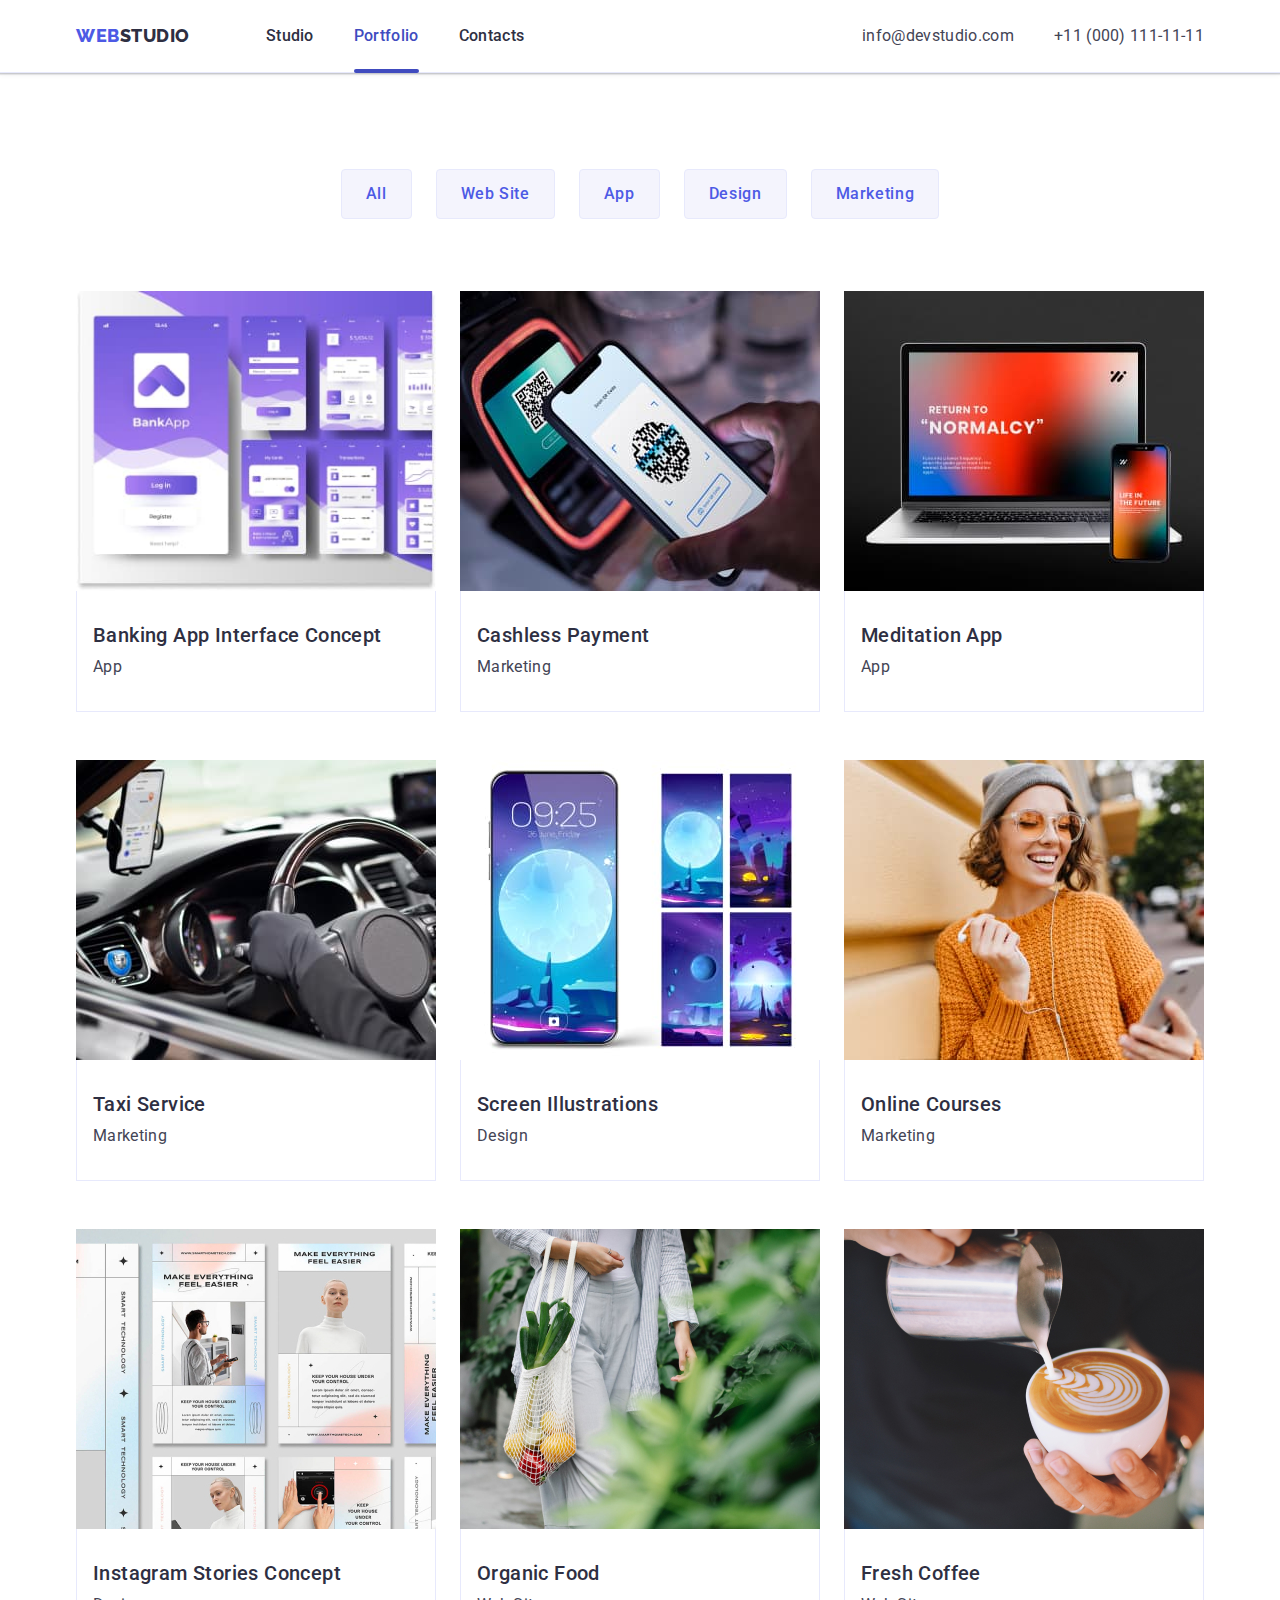
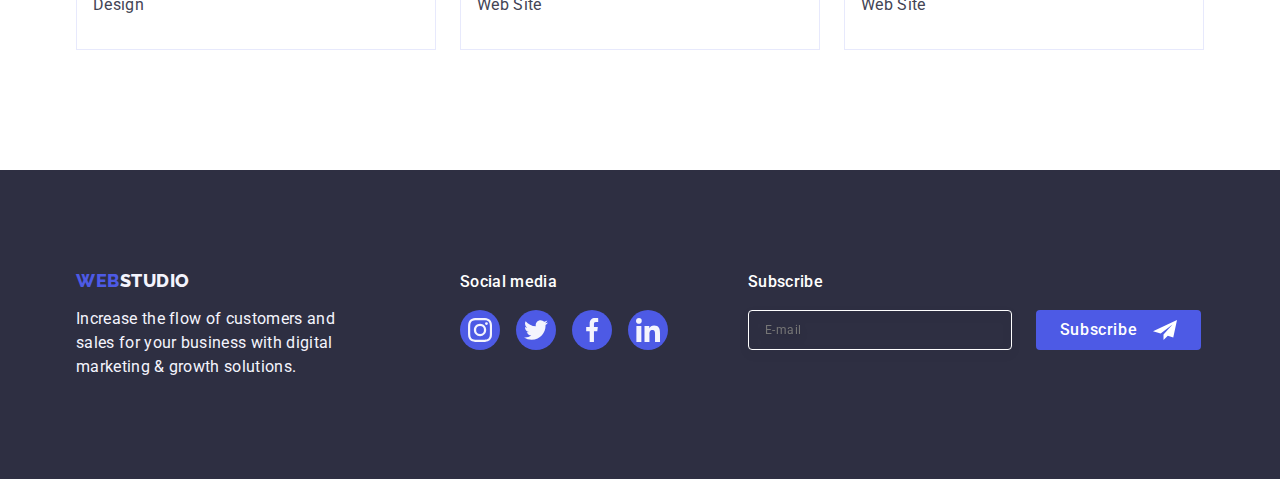
==== portfolio.html @ 6a1a92d6 "Initial commit" ====
<!DOCTYPE html>
<html lang="en">
  <head>
    <meta charset="UTF-8" />
    <meta http-equiv="X-UA-Compatible" content="IE=edge" />
    <meta name="viewport" content="width=device-width, initial-scale=1.0" />
    <title>Document</title>
    <link rel="preconnect" href="https://fonts.googleapis.com">
<link rel="preconnect" href="https://fonts.gstatic.com" crossorigin>
<link href="https://fonts.googleapis.com/css2?family=Raleway:wght@800&amp;family=Roboto:wght@400;500;700;900&amp;display=swap" rel="stylesheet">


    
<link rel="stylesheet" href="https://cdn.jsdelivr.net/npm/modern-normalize@1.1.0/modern-normalize.min.css">
<link rel="stylesheet" href="./css/styles.css">
  </head>
  <body>
    <header class="header">
      <div class="container header-container">
      <!-- logo -->

      <nav class="nav">
        <a  class="header-logo link" href="./index.html">Web<span class="header-logo-span">Studio</span></a>

        <ul class="nav-list list">
          <li class="nav-items">
            <a class="nav-link link" href="./index.html">Studio</a>
          </li>
          <li class="nav-items">
            <a class="nav-link header-link link" href="./portfolio.html">Portfolio</a>
          </li>
          <li class="nav-items">
            <a class="nav-link link" href="">Contacts</a>
          </li>
        </ul>
      </nav>

      <!-- Contacts -->
      <address class="header-address">
        <ul class="address-items list">
          <li class="address-item">
            <a class="address-link link" href="mailto:info@devstudio.com"
              >info@devstudio.com</a
            >
          </li>
          <li class="address-item">
            <a class="address-link link" href="tel:+110001111111"
              >+11 (000) 111-11-11</a
            >
          </li>
        </ul>
      </address>
    </div>
  </header>
  <main class="main">
      <section class="filter">
        <div class="container">
        <!-- Portfolio -->

        <h1 class="visually-hidden">All, Web Site, App, Design, Marketing</h1>
<ul class="filter-button list">
        <li class="filter-item"><button class="button-clasik" type="button">All</button></li>

        <li class="filter-item"><button class="button-clasik" type="button">Web Site</button></li>

        <li class="filter-item"><button class="button-clasik" type="button">App</button></li>

        <li class="filter-item"><button class="button-clasik" type="button">Design</button></li>

        <li class="filter-item"><button class="button-clasik" type="button">Marketing</button></li>
      </ul>
        <!-- Portfolio list -->

        <ul class="benefits-list">
          <li class="benefits">
            <a class="gallery-link-link link" href="">
              <div class="gallery-cover">
              <img
                src="./images/img-8.jpg"
                alt="Banking"
                width="360"
                height="300"
              />
              <p class="gallery-foto-cover">
                14 Stylish and User-Friendly App Design Concepts · Task
                Manager App · Calorie Tracker App · Exotic Fruit Ecommerce
                App · Cloud Storage App
              </p>
            </div>
      <div class="image-name-name">
              <h2 class="servises-name">Banking App Interface Concept</h2>
              <p class="portfolio-desk">App</p>
              </div>
            </a>
          </li>
          <li class="benefits">
            <a class="gallery-link-link link" href="">
              <div class="gallery-cover">
              <img
                src="./images/img-9.jpg"
                alt="Cashless Payment"
                width="360"
                height="300"
              />
              <p class="gallery-foto-cover">
                14 Stylish and User-Friendly App Design Concepts · Task
                Manager App · Calorie Tracker App · Exotic Fruit Ecommerce
                App · Cloud Storage App
              </p>
            </div>
              <div class="image-name-name">
              <h2 class="servises-name">Cashless Payment</h2>
              <p class="portfolio-desk">Marketing</p>
            </div>
            </a>
          </li>
          <li class="benefits">
            <a class="gallery-link-link link" href="">
              <div class="gallery-cover">
              <img
                src="./images/img-10.jpg"
                alt="computer and phone"
                width="360"
                height="300"
              />
              <p class="gallery-foto-cover">
                14 Stylish and User-Friendly App Design Concepts · Task
                Manager App · Calorie Tracker App · Exotic Fruit Ecommerce
                App · Cloud Storage App
              </p>
            </div>
              <div class="image-name-name">
              <h2 class="servises-name">Meditation App</h2>
              <p class="portfolio-desk">App</p>
            </div>
            </a>
          </li>
          <li class="benefits">
            <a class="gallery-link-link link" href="">
              <div class="gallery-cover">
              <img
                src="./images/img-11.jpg"
                alt="Taxi Service"
                width="360"
                height="300"
              />
              <p class="gallery-foto-cover">
                14 Stylish and User-Friendly App Design Concepts · Task
                Manager App · Calorie Tracker App · Exotic Fruit Ecommerce
                App · Cloud Storage App
              </p>
            </div>
              <div class="image-name-name">
              <h2 class="servises-name">Taxi Service</h2>
              <p class="portfolio-desk">Marketing</p>
            </div>
            </a>
          </li>
          <li class="benefits">
            <a class="gallery-link-link link" href="">
              <div class="gallery-cover">
            <img
              src="./images/img-12.jpg"
              alt="Screen phone"
              width="360"
              height="300"
            />
            <p class="gallery-foto-cover">
              14 Stylish and User-Friendly App Design Concepts · Task
              Manager App · Calorie Tracker App · Exotic Fruit Ecommerce
              App · Cloud Storage App
            </p>
          </div>
            <div class="image-name-name">
            <h2 class="servises-name">Screen Illustrations</h2>
            <p class="portfolio-desk">Design</p>
          </div>  
          </a>
          </li>
          <li class="benefits">
            <a class="gallery-link-link link" href="">
              <div class="gallery-cover">
            <img
              src="./images/img-13.jpg"
              alt="Online Courses"
              width="360"
              height="300"
            />
            <p class="gallery-foto-cover">
              14 Stylish and User-Friendly App Design Concepts · Task
              Manager App · Calorie Tracker App · Exotic Fruit Ecommerce
              App · Cloud Storage App
            </p>
          </div>
            <div class="image-name-name">
            <h2 class="servises-name">Online Courses</h2>
            <p class="portfolio-desk">Marketing</p>
          </div>
          </a>
          </li>
          <li class="benefits">
            <a class="gallery-link-link link" href="">
              <div class="gallery-cover">
            <img
              src="./images/img-14.jpg"
              alt="Instagram Stories Concept"
              width="360"
              height="300"
            />
            <p class="gallery-foto-cover">
              14 Stylish and User-Friendly App Design Concepts · Task
              Manager App · Calorie Tracker App · Exotic Fruit Ecommerce
              App · Cloud Storage App
            </p>
          </div>
            <div class="image-name-name">
            <h2 class="servises-name">Instagram Stories Concept</h2>
            <p class="portfolio-desk">Design</p>
          </div>
          </a>
          </li>
          <li class="benefits">
            <a class="gallery-link-link link" href="">
              <div class="gallery-cover">
            <img
              src="./images/img-15.jpg"
              alt="Organic Food"
              width="360"
              height="300"
            />
            <p class="gallery-foto-cover">
              14 Stylish and User-Friendly App Design Concepts · Task
              Manager App · Calorie Tracker App · Exotic Fruit Ecommerce
              App · Cloud Storage App
            </p>
          </div>
            <div class="image-name-name">
            <h2 class="servises-name">Organic Food</h2>
            <p class="portfolio-desk">Web Site</p>
          </div>
          </a>
          </li>
          <li class="benefits">
            <a class="gallery-link-link link" href="">
              <div class="gallery-cover">
            <img
              src="./images/img-16.jpg"
              alt="Fresh Coffee"
              width="360"
              height="300"
            />
            <p class="gallery-foto-cover">
              14 Stylish and User-Friendly App Design Concepts · Task
              Manager App · Calorie Tracker App · Exotic Fruit Ecommerce
              App · Cloud Storage App
            </p>
          </div>
            <div class="image-name-name">
            <h2 class="servises-name">Fresh Coffee</h2>
            <p class="portfolio-desk">Web Site</p>
          </div>
        </a>
          </li>
        </ul>
      </div>
      </section>
      
    </main>
    <footer class="footer">
      <div class="container footer-container">
        <div class="footer-div">
        <a class="footer-logo link" href="./index.html"
          >Web<span class="footer-logo-span">Studio</span>
        </a>
        <p class="footer-text">
          Increase the flow of customers and sales for your business with
          digital marketing & growth solutions.
        </p>
      </div>
      <div>
        <p class="social-media-text">Social media</p>
        <ul class="footer-soc-list list">
          <li class="team-soc-item">
            <a
              href=""
              class="footer-soc-link link"
              target="_blank"
              rel="noopener noreferrer"
            >
            <svg class="team-soc-icon" width="24" height="24">
              <use href="./images/icons-social.svg#icon-instagram-2"></use>
            </svg>
          </a>
          </li>
          <li class="team-soc-item">
            <a
              href=""
              class="footer-soc-link link"
              target="_blank"
              rel="noopener noreferrer"
            >
            <svg class="team-soc-icon" width="24" height="24">
              <use href="./images/icons-social.svg#icon-twitter-1"></use>
            </svg>
          </a>
          </li>
          <li class="team-soc-item">
            <a
              href=""
              class="footer-soc-link link"
              target="_blank"
              rel="noopener noreferrer"
            >
            <svg class="team-soc-icon" width="24" height="24">
              <use href="./images/icons-social.svg#icon-facebook-1"></use>
            </svg>
          </a>
          </li>
          <li class="team-soc-item">
            <a
              href=""
              class="footer-soc-link link"
              target="_blank"
              rel="noopener noreferrer"
            >
            <svg class="team-soc-icon" width="24" height="24">
              <use href="./images/icons-social.svg#icon-linkedin-1"></use>
            </svg>
          </a>
          </li>
        </ul>
      </div>
      <div class="footer-input">
        <p class="footer-input-text">Subscribe</p>
        <form action="email" class="footer-form">
          <label for="email" class="footer-label">
            <input
              type="email"
              name="email"
              class="footer-email-input"
              placeholder="E-mail"
              id="email"
            />
          </label>
          <button type="submit" class="subscribe-button btn">
            Subscribe
            <svg class="footer-icon" width="24" height="24">
              <use href="./images/icons-person.svg#icon-flight"></use>
            </svg>
          </button>
        </form>
      </div>
      </div>
    </footer>
  </body>
</html>
---- css/styles.css ----
:root {
	--color-iris: #4d5ae5;
	--color-ocean: #404bbf;
	--color-navy-blue: #2e2f42;
	--color-green: #31d0aa;
	--color-slate: #434455;
	--color-light-slate: #8e8f99;
	--color-cornflower: #e7e9fc;
	--color-cloud: #f4f4fd;
	--color-navy-blue-modal: #2e2f42;
	--color-grey: #2e2f42;
	--color-white: #ffffff;
	--color-dairy: #fcfcfc;
    --body-color: #ffffff;
}
    
body {
    font-family: "Roboto", sans-serif;
	font-size: 16px;
	line-height: 1.5;
	letter-spacing: 0.02em;
    color: var(--color-slate);
    background-color: var(--body-color);
}

p, h1, h2, h3, h4, h5, h6 {
	margin: 0;
}

ul, ol {
margin: 0;
padding: 0;
}

img{
	display: block;
}

.header{
    background-color: var(--color-white);
	border-bottom: 1px solid #e7e9fc;
	box-shadow: 0px 2px 1px rgba(46, 47, 66, 0.08),
    0px 1px 1px rgba(46, 47, 66, 0.16), 0px 1px 6px rgba(46, 47, 66, 0.08);
}

.container {
	width: 1158px;
	padding-left: 15px;
	padding-right: 15px;
	margin: 0 auto;

}

.header-container {
	display: flex;
	align-items: center;
}

.nav{
	display: flex;
	align-items: center;

}



.nav-list{
	display: flex;
	gap: 40px;
}


.address-items{
	display: flex;
	gap: 40px;
	align-items: center;
}

.address-item{
	padding: 24px 0;
	
}

.list {
	list-style: none;
}

.link {
	text-decoration: none;
}



.header-logo{
font-family: "Raleway", sans-serif;
font-weight: 800;
font-size: 18px;
line-height: 1.17;
letter-spacing: 0.03em;
text-transform: uppercase;
color: var(--color-iris);
text-decoration: none;
margin-right: 76px;
}

.header-logo-span{ 
	color: var(--color-grey);
	
	}

.nav-items{
	list-style: none;
	display: flex;
	gap: 40px;
}


.nav-link{
font-weight: 500;
font-size: 16px;
line-height: 1.5;
letter-spacing: 0.02em;
color: #2E2F42;
padding: 24px 0;

}



/* .nav-link::before {
content: '';
position: absolute;
width: 48px;
height: 4px;
left: 0px;
top: 44px;
background: #404BBF;
border-radius: 2px;
} */

.nav-link:hover,
.nav-link:focus {
color: var(--color-ocean);
}

.nav-link{
	display: block;
  padding-top: 24px;
  padding-bottom: 24px;
  position: relative;

  font-weight: 500;

  line-height: 1.5;
  letter-spacing: 0.02em;
  position: relative;
  transition: color 250ms cubic-bezier(0.4, 0, 0.2, 1);
}

.header-link{
	color: #404bbf;
}



.header-link::after {
	content: "";
	position: absolute;
	left: 0;
	bottom: -1px;
	width: 100%;
	height: 4px;
	background-color: #404bbf;
	border-radius: 2px;
  }

  a.nav-link {
	font-weight: 500;
  }
 
  .header-address{
	font-style: normal;
	margin-left: auto;
}







.section-hero {
    background-color: var(--color-grey);
	font-style: normal;
	font-size: 56px;
	line-height: 1.07;
	text-align: center;
	letter-spacing: 0.02em;
	color: var(--body-color);
	padding: 188px 0;
	max-width: 1440px;
	margin: 0 auto;
	background-image: linear-gradient(rgba(46, 47, 66, 0.7), rgba(46, 47, 66, 0.7)), url(../images/people-office.jpg);
background-repeat: no-repeat;
background-position: center;
background-size: cover;


}





.hero-header{
	font-size: 56px;
	line-height: 1.07;
	letter-spacing: 0.02em;
	margin-bottom: 48px;
	max-width: 496px;
	text-align: center;
	margin: 0 auto 48px;
  color: var(--white);
  
}
.header-button{
	font-size: 16px;
	font-weight: 500;
	line-height: 1.5;
	letter-spacing: 0.04em;
	color: var(--body-color);
	background: var(--color-iris);
	cursor: pointer;
	display: block;
	min-width: 169px;
	height: 56px;
	border: none;
	border-radius: 4px;
	margin: 0 auto;
	transition: background-color 250ms cubic-bezier(0.4, 0, 0.2, 1);
	}

.header-button:hover,
.header-button:focus {
  background-color: var(--color-ocean);
  color: var(--body-color);
}



.address-link{
font-style: normal;
font-weight: 400;
font-size: 16px;
line-height: 1.5;
letter-spacing: 0.02em;
color: #434455;
transition: color 250ms cubic-bezier(0.4, 0, 0.2, 1);
}

.address-link:hover,
.address-link:focus {
color: var(--color-ocean);
}

	  .section-feature{
padding-top: 120px;
padding-bottom: 120px;
	  }

	  .strategy-list {
		display: flex;
		gap: 24px;
	  }

.feature-item {
	width: calc((100% - 72px) / 4);
  }

.stratege-cont {
	width: 264px;
	height: 112px;
  
	display: flex;
	align-items: center;
	justify-content: center;
	background-color: #f4f4fd;
	border-radius: 4px;
	margin-bottom: 8px;
  }

  .strategy-item-title {
	margin-bottom: 8px;
  }

  .strategy-item-text {
	color: var(--first-title-color);
	
  }


.feature{
	display: flex;
	gap: 24px;
}
.feature-item{
	width: calc((100% - 72px) / 4);
	
}

.feature-header{
	font-weight: 500;
	font-size: 20px;
	line-height: 1.2;
	letter-spacing: 0.02em;
	color: var(--color-navy-blue);
	margin-bottom: 8px;
}

.section-works{

	padding-bottom: 120px;
}



.items-header{
font-size: 36px;
line-height: 1.11;
text-align: center;
letter-spacing: 0.02em;
text-transform: capitalize;
color: #2E2F42;
background-color: var(--body-color);
margin-bottom: 72px;

}

.visually-hidden{
position: absolute;
  width: 1px;
  height: 1px;
  margin: -1px;
  border: 0;
  padding: 0;
  white-space: nowrap;
  clip-path: inset(100%);
  clip: rect(0 0 0 0);
  overflow: hidden;
}

.foto-container{

  border-top: none;
  
}


.works-item{
	display: flex;
	gap: 24px;
}

.works-communication{
	width: calc((100% - 48px) / 3);
}

.section-team{
	background-color: #F4F4FD;
padding: 120px 0;
}


.team-soc-list{
display: flex;
justify-content: center;
gap: 24px;

}

.team-soc-item {
	width: 40px;
	height: 40px;
	transition: background-color 250ms cubic-bezier(0.4, 0, 0.2, 1);
}

.team-soc-link{
width: 100%;
height: 100%;
background-color: #4D5AE5;
border-radius: 50%;
display: block;
display: flex;
justify-content: center;
align-items: center;
transition: background-color 250ms cubic-bezier(0.4, 0, 0.2, 1);
}

.team-soc-link:hover {
	background-color: #404bbf;
  }
  .team-soc-link:focus {
	background-color: #404bbf;
  }





  


  .team-soc-icon {
	fill: #f4f4fd;
  }









  





.test {
	padding-top: 120px;
	padding-bottom: 120px;
  }
.test-m {
	margin-bottom: 72px;
	color: #2e2f42;
  }

  .section-text {
	font-weight: 700;
	font-size: 36px;
	line-height: 1.11;
	text-align: center;
	letter-spacing: 0.02em;
	text-transform: capitalize;
  }

  .test-list {
	display: flex;
	gap: 24px;
  }

  .test-item {
	width: 168px;
	height: 88px;
  }
  
  .test-link {
	width: 100%;
	height: 100%;
	border: 1px solid #8e8f99;
	border-radius: 4px;
	display: flex;
	align-items: center;
	justify-content: center;
	color: #8e8f99;
	transition: border-color 250ms cubic-bezier(0.4, 0, 0.2, 1),
    color 250ms cubic-bezier(0.4, 0, 0.2, 1);
  }

  .test-link:hover {
	border-color: #404bbf;
	color: #404bbf;
  }
  .test-link:focus {
	border-color: #404bbf;
	color: #404bbf;
  }

  .test-icon {
	fill: currentColor;
	
  }




.item-header{
	font-size: 36px;
	line-height: 1.11;
	text-align: center;
	letter-spacing: 0.02em;
	text-transform: capitalize;
	color: var(--color-navy-blue);
	background-color: var(--color-cloud);
	margin-bottom: 72px;
}

.crew-item{
	background-color: #FFFFFF;
  width: calc((100% - 72px) / 4);
  border-radius: 0px 0px 4px 4px;
  box-shadow: 0px 1px 6px rgba(46, 47, 66, 0.08),
    0px 1px 1px rgba(46, 47, 66, 0.16), 0px 2px 1px rgba(46, 47, 66, 0.08);
}

.servises-name{
	font-weight: 500;
	font-size: 20px;
	line-height: 1.2;
	letter-spacing: 0.02em;
	color: var(--color-slate);
}

.portfolio-desk{
	font-size: 16px;
	line-height: 1.5;
	letter-spacing: 0.02em;
	color: var(--color-slate);
	text-decoration: none;
}

.crew-list{
    background-color: rgb(244, 244, 253);
	display: flex;
	gap: 24px;
	align-items: center;
}


.crew-item{
	width: calc((100% - 72px) / 4);
	border-radius: 0px 0px 4px 4px;
	
}

.image-name{
	padding: 32px 16px;


}

.image-name-name{
	padding: 32px 16px;
	border: 1px solid #e7e9fc;
	border-top: none;
}

.crew-name{
font-weight: 500;
font-size: 20px;
line-height: 1.2;
letter-spacing: 0.02em;
color: var(--color-navy-blue);
background-color: #FFFFFF;
text-align: center;
margin-bottom: 8px;

}


.crew-work{
	text-align: center;
	margin-bottom: 8px;
}

.item-text{
	font-weight: 400;
	font-size: 16px;
	line-height: 1.5;
	letter-spacing: 0.02em;
	color: #434455;
}

.item-text:hover {
  color: #404bbf;
}
.item-text:focus {
  color: #404bbf;
}


/* FOOTER */


.footer-logo{
	font-family: "Raleway", sans-serif;
	font-weight: 800;
	font-size: 18px;
	line-height: 1.17;
	letter-spacing: 0.03em;
	text-transform: uppercase;
	margin-bottom: 16px;
	display: flex;
  align-items: center;
	}

	.footer-logo span{ 
		color: #f4f4fd;
	}

.footer{
	background-color: var(--navy-blue);
  padding-top: 100px;
  padding-bottom: 100px;
}

.footer-logo span{
	color: #f4f4fd;
}


	.footer-container {
		display: flex;
		align-items: baseline;
}

.footer-text{
	line-height: 1.5;
	letter-spacing: 0.02em;
	color: var(--footer-text-color);
	color: #F4F4FD;
  max-width: 264px;
  transition: color 250ms cubic-bezier(0.4, 0, 0.2, 1);
	}

	.footer-text:hover {
		color: #404bbf;
	  }
	.footer-text:focus {
		color: #404bbf;
	  }

	.footer-soc-list {
		display: flex;
		justify-content: center;
		gap: 16px;
	  }
	  .footer-soc-link {
		width: 100%;
		height: 100%;
		background-color: #4d5ae5;
		border-radius: 50%;
		display: flex;
		align-items: center;
		justify-content: center;
		transition: background-color 250ms cubic-bezier(0.4, 0, 0.2, 1);
	  }

	  .footer{
		background-color:#2e2f42;
	}
	.footer-logo{
		color: #4d5ae5;
		text-decoration: none;
	}
	.footer-logo span{
		color: #f4f4fd;
		
	}
	.footer-item-text {
		color: #f4f4fd;
		max-width: 264px;
	  }
	
	  
	  .footer-div {
		margin-right: 120px;
	  }
	  
	  
	.social-media {
		position: absolute;
		width: 208px;
		height: 80px;
	  }
	  .social-media-text {
		font-family: "Roboto";
		font-style: normal;
		font-weight: 500;
		font-size: 16px;
		line-height: 24px;
		letter-spacing: 0.02em;
		color: #ffffff;
		margin-bottom: 16px;
	  }

	.footer-soc-link:hover {
		background-color: #31d0aa;
	  }
	  .footer-soc-link:focus {
		background-color: #31d0aa;
	  }


/* Portfolio */



.button-clasik{
font-weight: 500;
font-size: 16px;
line-height: 1.5;
letter-spacing: 0.04em;
color: var(--color-iris);
background-color: var(--color-cloud);
cursor: pointer;
padding: 12px 24px;
transition: color 250ms cubic-bezier(0.4, 0, 0.2, 1),
background-color 250ms cubic-bezier(0.4, 0, 0.2, 1),
border-color 250ms cubic-bezier(0.4, 0, 0.2, 1),
box-shadow 250ms cubic-bezier(0.4, 0, 0.2, 1);
border: 1px solid #e7e9fc
}

.button-clasik:hover {
border: 1px solid transparent;
box-shadow: 0px 3px 1px rgba(0, 0, 0, 0.1), 0px 2px 1px rgba(0, 0, 0, 0.08), 0px 2px 2px rgba(0, 0, 0, 0.12);
}
.button-clasik:focus {
background-color: #404bbf;
color: #ffffff;
border: 1px solid transparent;
box-shadow: 0px 3px 1px rgba(0, 0, 0, 0.1), 0px 2px 1px rgba(0, 0, 0, 0.08),
0px 2px 2px rgba(0, 0, 0, 0.12);
}
	
.gallery-link-link {
display: block;
transition: box-shadow 250ms cubic-bezier(0.4, 0, 0.2, 1);
}

.gallery-link-link:hover {
box-shadow: 0px 1px 6px rgba(46, 47, 66, 0.08),
0px 1px 1px rgba(46, 47, 66, 0.16), 0px 2px 1px rgba(46, 47, 66, 0.08);
}
.gallery-link-link:focus {
box-shadow: 0px 1px 6px rgba(46, 47, 66, 0.08),
0px 1px 1px rgba(46, 47, 66, 0.16), 0px 2px 1px rgba(46, 47, 66, 0.08);
}

.benefits-list{
	list-style: none;
	display: flex;
	flex-wrap: wrap;
	column-gap: 24px;
	row-gap: 48px;
}

.gallery-link-link:hover .gallery-foto-cover,
.gallery-link-link:focus .gallery-foto-cover {
  transform: translateY(0%);
}







	.button-clasik:hover,
	.button-clasik:focus {
	  background-color: var(--color-ocean);
	  color: var(--body-color);
	  border: 1px solid transparent;
	  border: 1px solid transparent;
	  
	}
	.filter{
		padding-top: 96px; padding-bottom: 120px;
	}


.benefits{
	width: calc((100% - 48px) / 3);
}

benefits:hover .gallery-foto-cover{
	transform: translateY(0);
}

benefits:focus .gallery-foto-cover{
	transform: translateY(0);
}

.filter-button{
	list-style: none;
	display: flex;
	justify-content: center;
	gap: 24px;
	margin-bottom: 72px;
}
.filter-item{

	
}
.button-clasik{
	border-radius: 4px;
}

.servises-name{
	font-family: "Roboto", sans-serif;
	font-weight: 500;
	font-size: 20px;
	line-height: 1.2;
	color: var(--color-navy-blue);
	letter-spacing: 0.02em;
	margin-bottom: 8px;

}
.portfolio-desk{
	font-family: "Roboto", sans-serif;
	font-size: 16px;
	line-height: 24px;
	letter-spacing: 0.02em;
	color: var(--color-slate);
}
.list-service{
	text-decoration: none;
}

.gallery-cover{
position: relative;
overflow: hidden;
}

.gallery-foto-cover {
	position: absolute;
	top: 0;
	font-style: normal;
	font-weight: 400;
	font-size: 16px;
	line-height: 1.5;
	letter-spacing: 0.02em;
	color: #f4f4fd;
	transition: transform 250ms cubic-bezier(0.4, 0, 0.2, 1);
	background-color: #4d5ae5;
	height: 100%;
	transform: translateY(100%);
	padding: 40px 32px;
  }


  .footer-input {
	padding-left: 80px;
	
  }
  
 
  
  
  

  .footer-input-text {
	margin-bottom: 16px;
	font-weight: 500;
	font-size: 16px;
	line-height: 1.5;
	letter-spacing: 0.02em;
	color: #ffffff;
	
  }
  
  .footer-form {
	display: flex;
	gap: 24px;
  }
  
  .footer-email-input {
	width: 264px;
	height: 40px;
	border: 1px solid #ffffff;
	background-color: transparent;
	font-size: 12px;
	line-height: 1.5;
	letter-spacing: 0.04em;
	padding-left: 16px;
	filter: drop-shadow(0px 4px 4px rgba(0, 0, 0, 0.15));
	border-radius: 4px;
	color: #ffffff;
  }
  
  .subscribe-button {
	min-width: 165px;
	height: 40px;
	display: flex;
	justify-content: center;
	align-items: center;
	font-family: "Roboto", sans-serif;
	font-size: 16px;
	font-weight: 500;
	line-height: 1.5;
	letter-spacing: 0.04em;
	border-radius: 4px;
	border: none;
	color: #ffffff;
	background-color: #4D5AE5;
	transition: transform 250ms cubic-bezier(0.4, 0, 0.2, 1);
	cursor: pointer;
	
  }
  .footer-icon {
	margin-left: 16px;
  }


/* Backdrop */

/* .backdrop { 
	position: fixed;
	display: flex;
	align-items: center;
	justify-content: center;
	width: 100%;
	height: 100%;
	background-color: rgba(46, 47, 66, 0.4);
	top: 0;
  
	transition: opacity 250ms cubic-bezier(0.4, 0, 0.2, 1),
	  visibility 250ms cubic-bezier(0.4, 0, 0.2, 1);
  }
  .modal {
	position: absolute;
	width: 408px;
	min-height: 584px;
	left: 50%;
	top: 50%;
	background-color: #fcfcfc;
	box-shadow: 0px 1px 1px rgba(0, 0, 0, 0.14), 0px 1px 3px rgba(0, 0, 0, 0.12),
	  0px 2px 1px rgba(0, 0, 0, 0.2);
	border-radius: 4px;
	padding: 24px;
	transform: translate(-50%, -50%) scale(1);
	transition: transform 250ms cubic-bezier(0.4, 0, 0.2, 1);
  }
  .modal-close {
	width: 24px;
	height: 24px;
	background: #e7e9fc;
	border: 1px solid rgba(0, 0, 0, 0.1);
	border-radius: 50%;
	display: block;
	margin-left: auto;
	position: absolute;
	top: 24px;
	right: 24px;
	display: flex;
	align-items: center;
	justify-content: center;
	padding: 0;
	cursor: pointer;
	transition: background-color 250ms cubic-bezier(0.4, 0, 0.2, 1),
	  border 250ms cubic-bezier(0.4, 0, 0.2, 1);
  }
  
  .modal-close:hover {
	background-color: #404bbf;
	border: none;
  }
  .modal-close:focus {
	background-color: #404bbf;
	border: none;
  }
  .modal-close:hover {
	fill: #ffffff;
  }
  .modal-close:focus {
	fill: #ffffff;
  }
  
  .modal-soc-icon {
	width: 8px;
	height: 8px;
	display: flex;
	align-items: center;
	justify-content: center;
	transition: fill 250ms cubic-bezier(0.4, 0, 0.2, 1);
  }
  .is-hidden {
	visibility: none;
	opacity: 0;
	pointer-events: none;
	visibility: hidden;
  } */
  

  .backdrop {
  position: fixed;
  padding: 72px 24px 24px 24px;
  width: 100%;
  height: 100%;
  background-color: transition background-color 250ms
    cubic-bezier(0.4, 0, 0.2, 1);
  top: 0;
  transition: opacity 250ms linear, visibility 250ms linear;
  background-color: rgba(46, 47, 66, 0.4);
  transition: opacity 250ms cubic-bezier(0.4, 0, 0.2, 1),
    visibility 250ms cubic-bezier(0.4, 0, 0.2, 1);
}

.modal {
  position: absolute;
  padding: 72px 24px 24px 24px;
  width: 408px;
  min-height: 584px;
  left: 50%;
  top: 50%;
  transform: translate(-50%, -50%) scale(1);
  transition: transform 250ms linear;

  background: #fcfcfc;
  box-shadow: 0px 1px 1px rgba(0, 0, 0, 0.14), 0px 1px 3px rgba(0, 0, 0, 0.12),
    0px 2px 1px rgba(0, 0, 0, 0.2);
  border-radius: 4px;
  transition: transform 250ms cubic-bezier(0.4, 0, 0.2, 1);
}

.backdrop.is-hidden .modal {
  transform: translate(-50%, -50%) scaleY(0);
}

.modal-close {
  width: 24px;
  height: 24px;
  background: #e7e9fc;
  border: 1px solid rgba(0, 0, 0, 0.1);
  border-radius: 50%;
  display: block;
  margin-left: auto;
  display: flex;
  align-items: center;
  justify-content: center;
  position: absolute;
  top: 24px;
  right: 24px;
  padding: 0;
  cursor: pointer;
  transition: background-color 250ms cubic-bezier(0.4, 0, 0.2, 1),
    border 250ms cubic-bezier(0.4, 0, 0.2, 1);
}

.modal-close:hover {
  background-color: #404bbf;
  border: none;
}
.modal-close:focus {
  background-color: #404bbf;
  border: none;
}
.modal-close:hover {
  fill: #ffffff;
}
.modal-close:focus {
  fill: #ffffff;
}

.modal-soc-icon {
  width: 8px;
  height: 8px;
  display: flex;
  align-items: center;
  justify-content: center;
  transition: fill 250ms cubic-bezier(0.4, 0, 0.2, 1);
}

.is-hidden {
  visibility: none;
  opacity: 0;
  pointer-events: none;
}
 
  /* Modal win */

  .modal-title{
  font-weight: 500;
  font-size: 16px;
  line-height: 1.5;
  text-align: center;
  letter-spacing: 0.02em;
  margin-bottom: 16px;
  color: #2e2f42;
  }

  .modal-field {
	margin-bottom: 8px;
	position: relative;
  }
  
  .input-wrap {
	position: relative;
	margin-top: 4px;
  }
  
  .modal-input {
	width: 100%;
	height: 40px;
	border: 1px solid rgba(46, 47, 66, 0.4);
	border-radius: 4px;
	padding-left: 38px;
	font-size: 18px;
	color: #2e2f42;
	outline: transparent;
  
	background-color: transparent;
	transition: border-color 250ms cubic-bezier(0.4, 0, 0.2, 1);
  }
  
  .modal-comment::placeholder {
	font-size: 12px;
	color: rgba(46, 47, 66, 0.4);
  }
  
  .modal-input:focus {
	border-color: #4d5ae5;
  }
  
  .modal-input:focus + .modal-icon {
	fill: #4d5ae5;
  }
  
  .modal-icon {
	position: absolute;
	left: 16px;
	top: 50%;
	transform: translateY(-50%);
	transition: fill 250ms cubic-bezier(0.4, 0, 0.2, 1);
  }
  
  .input-label {
	font-weight: 400;
	font-size: 12px;
	color: #8e8f99;
	line-height: 1.17;
	letter-spacing: 0.04em;
	margin-bottom: 4px;
	display: block;
  }
  .span-privace {
	transition: background-color 250ms cubic-bezier(0.4, 0, 0.2, 1),
	  border 250ms cubic-bezier(0.4, 0, 0.2, 1),
	  fill 250ms cubic-bezier(0.4, 0, 0.2, 1);
	display: inline-flex;
  }
  
  .modal-comment {
	width: 100%;
	height: 120px;
	border: 1px solid rgba(46, 47, 66, 0.4);
	border-radius: 4px;
	padding: 8px 16px;
	resize: none;
	font-size: 12px;
	line-height: 1.17;
	letter-spacing: 0.04em;
	color: rgba(46, 47, 66, 0.4);
	background-color: transparent;
  }
  
  .check-text {
	align-items: center;
	font-weight: 400;
	font-size: 12px;
	line-height: 1.17;
	letter-spacing: 0.04em;
	color: #8e8f99;
  }
  
  .check-link {
	margin-left: 4px;
	color: #4d5ae5;
  }
  
  .check-text span {
	width: 16px;
	height: 16px;
	border: 1px solid rgba(46, 47, 66, 0.4);
	border-radius: 2px;
	margin-right: 8px;
	align-items: center;
	justify-content: center;
	fill: transparent;
  }
  
  .modal-field-text {
	margin-bottom: 16px;
	position: relative;
  }
  
  .modal-check:checked + .check-text span {
	background-color: #404bbf;
	border: none;
	fill: #f4f4fd;
	transition: fill 250ms cubic-bezier(0.4, 0, 0.2, 1);
  }
  

  .modal-field-check {
	margin-bottom: 24px;
	position: relative;
  }
  
  .send {
	font-family: "Roboto", sans-serif;
	font-weight: 500;
	line-height: 1.5;
	letter-spacing: 0.04em;
	cursor: pointer;
	color: #ffffff;
	background-color: #4d5ae5;
	display: block;
	margin: 0 auto;
	min-width: 169px;
	height: 56px;
	border: none;
	box-shadow: 0px 4px 4px rgba(0, 0, 0, 0.15);
	border-radius: 4px;
	transition: background-color 250ms cubic-bezier(0.4, 0, 0.2, 1);
  }
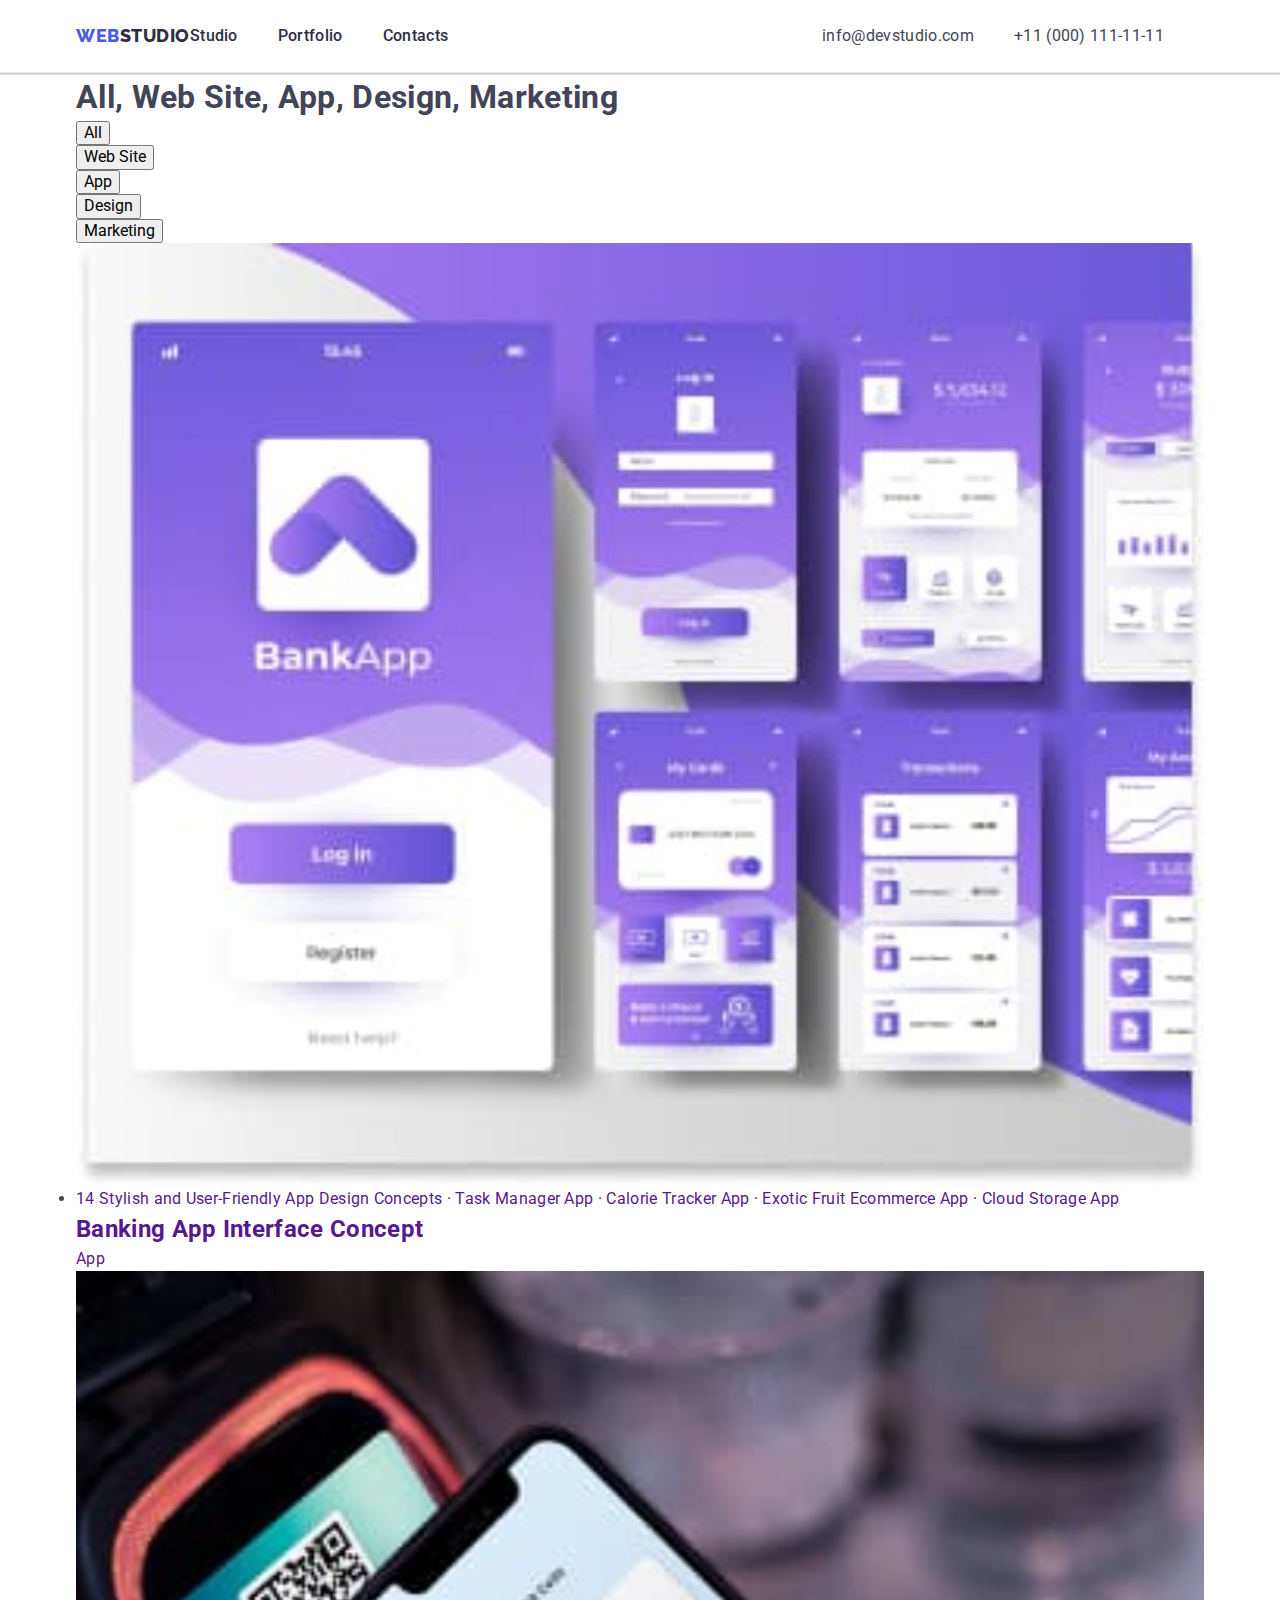
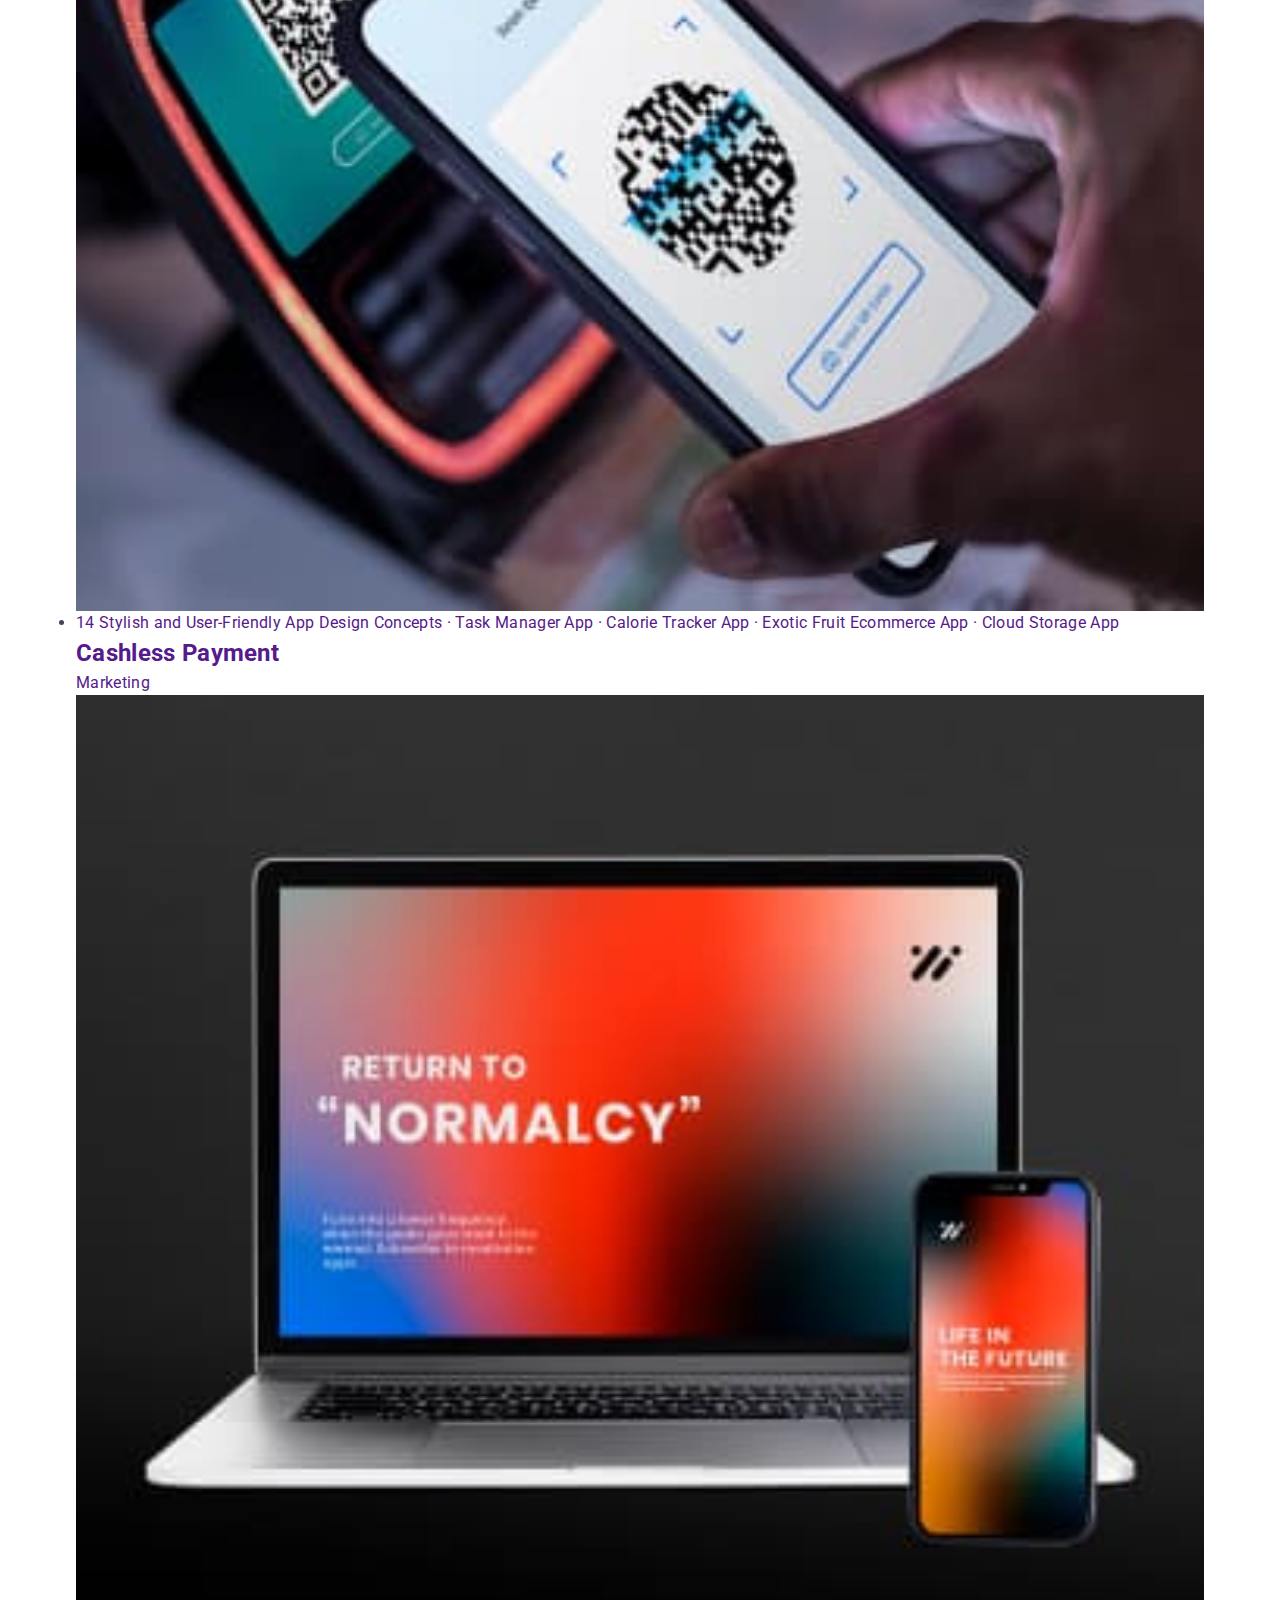
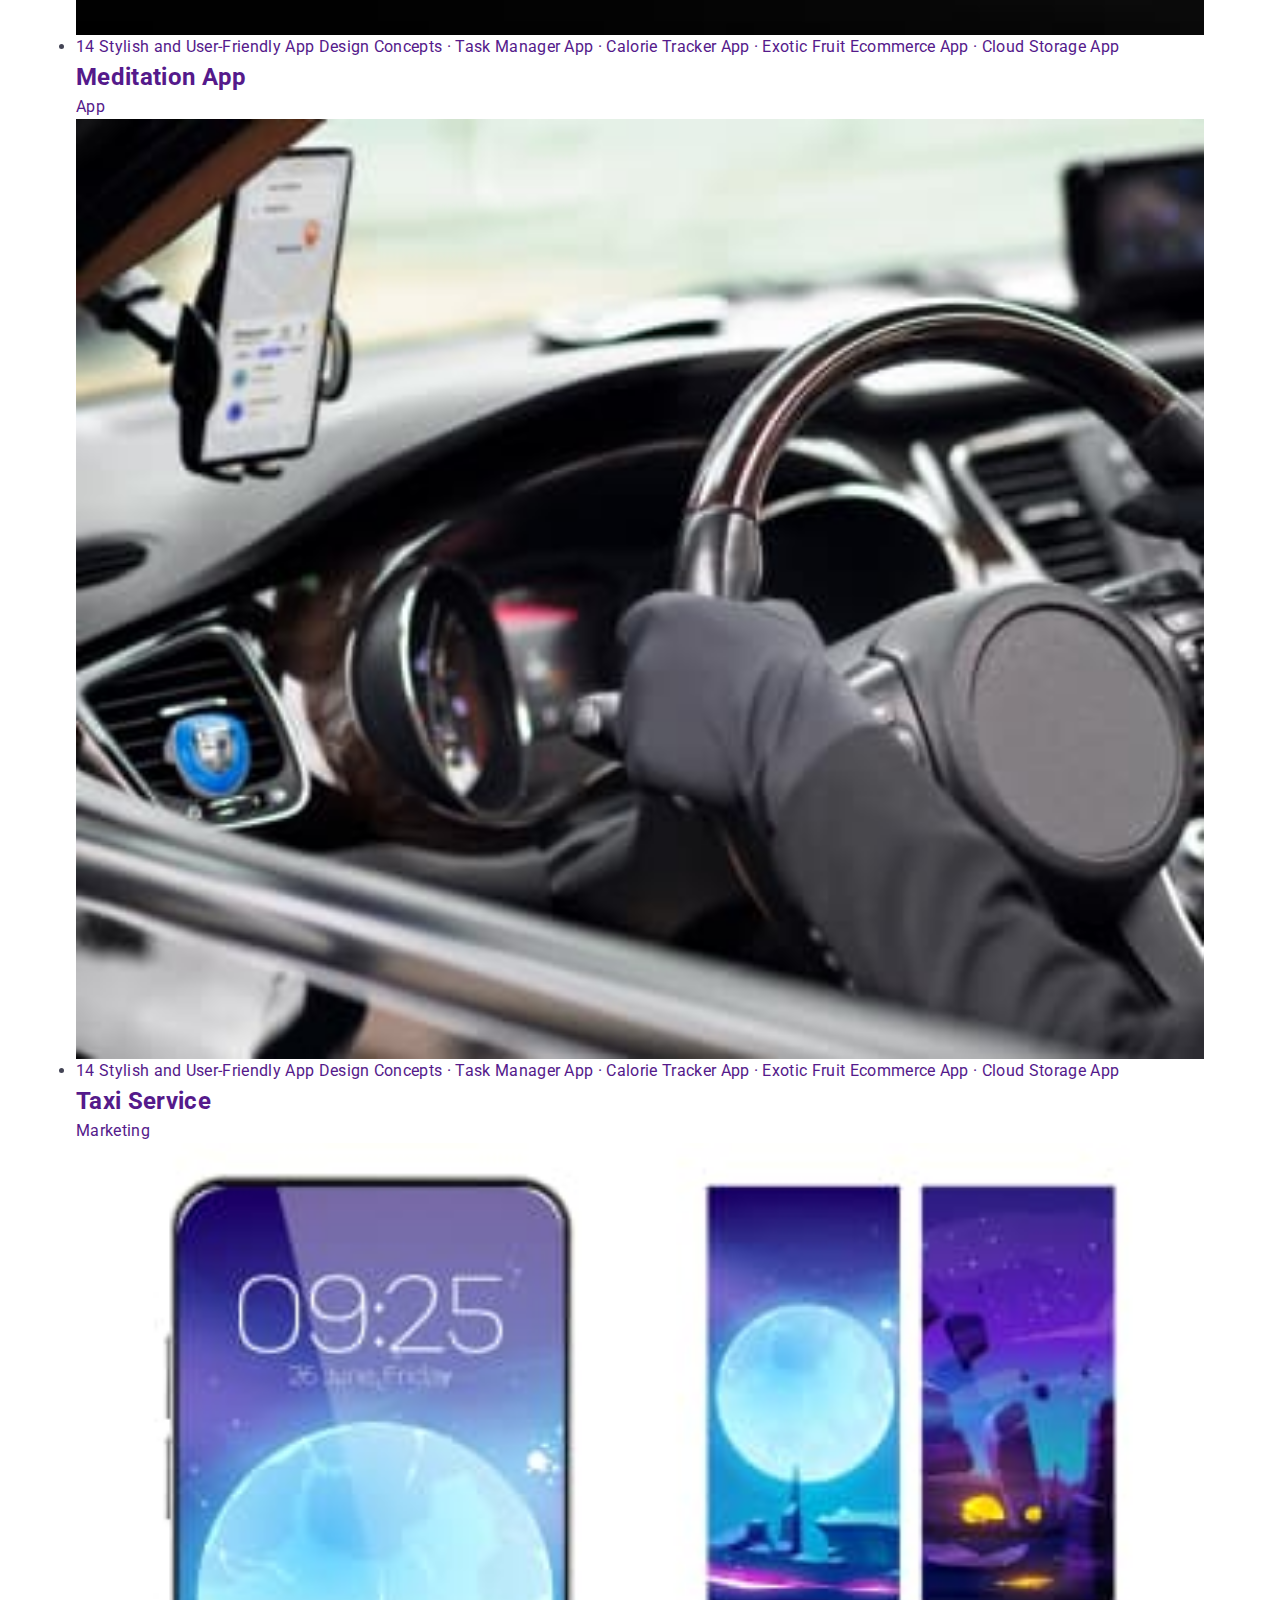
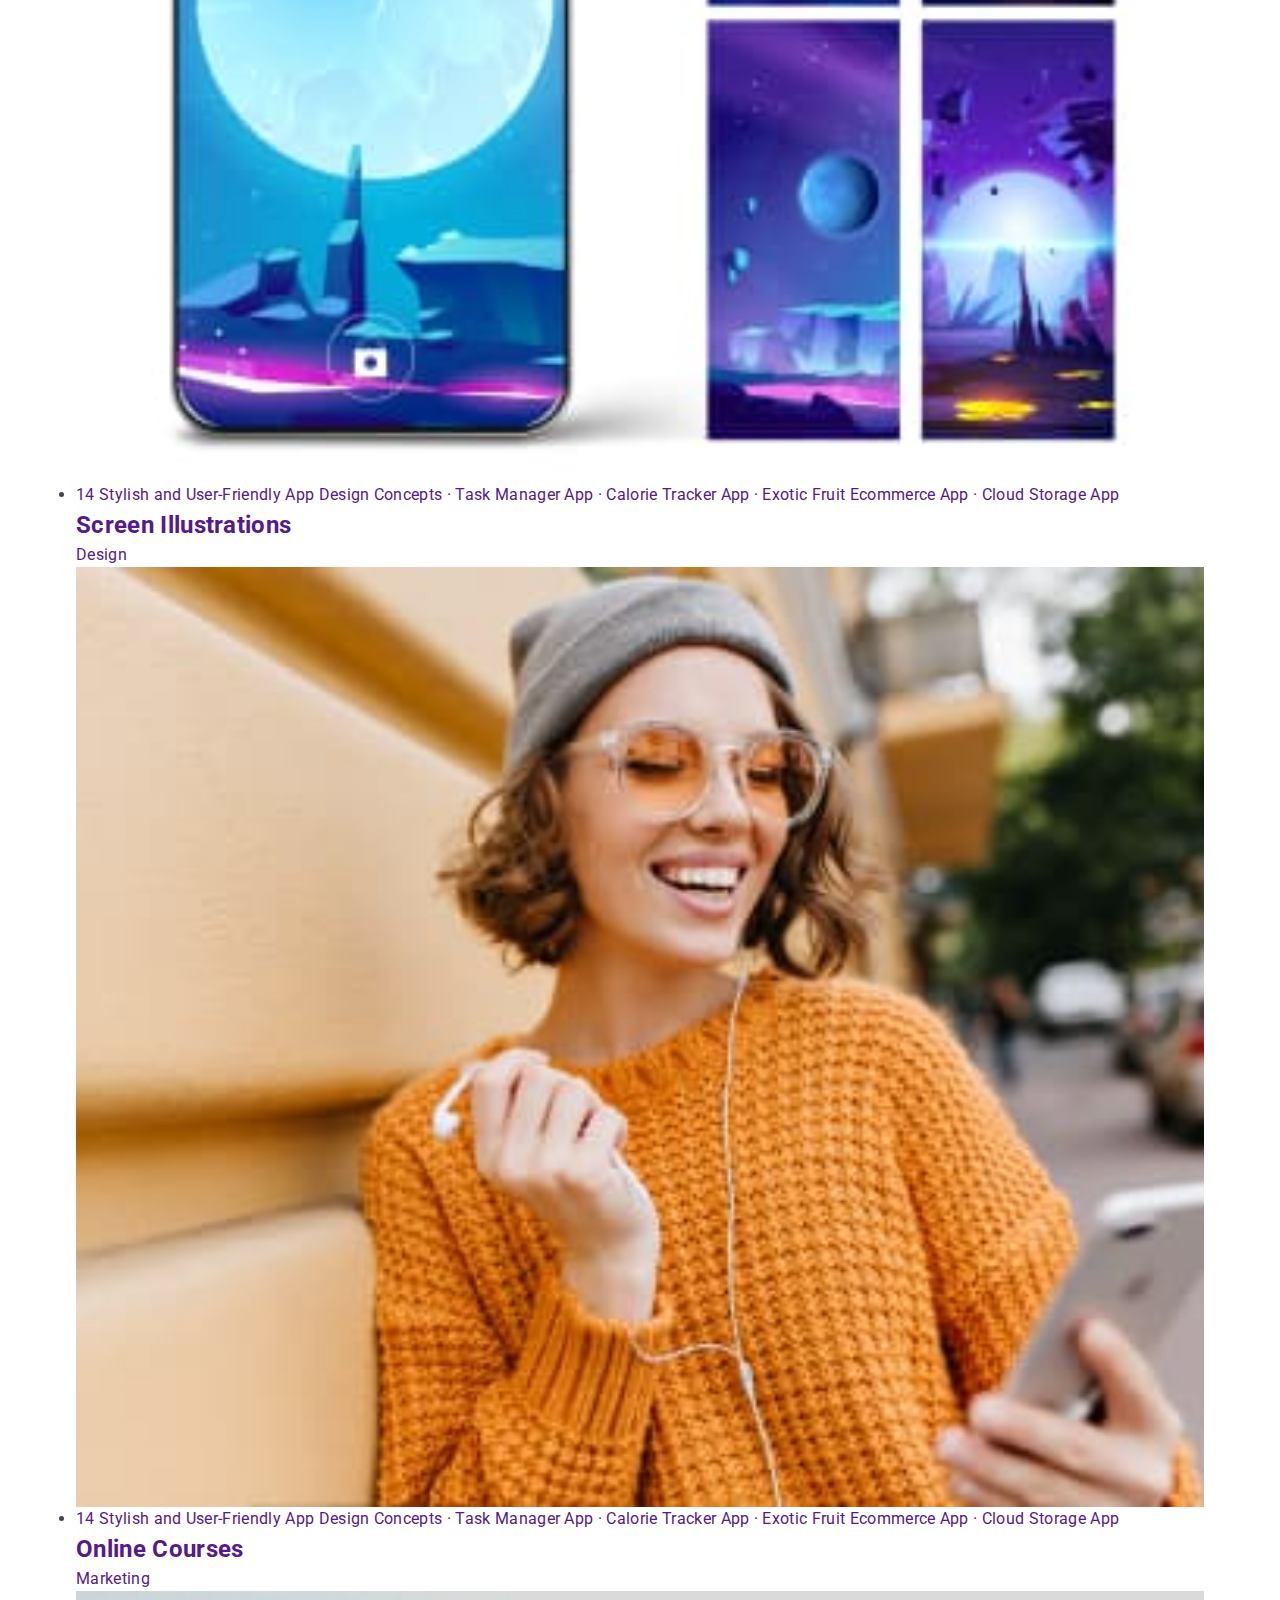
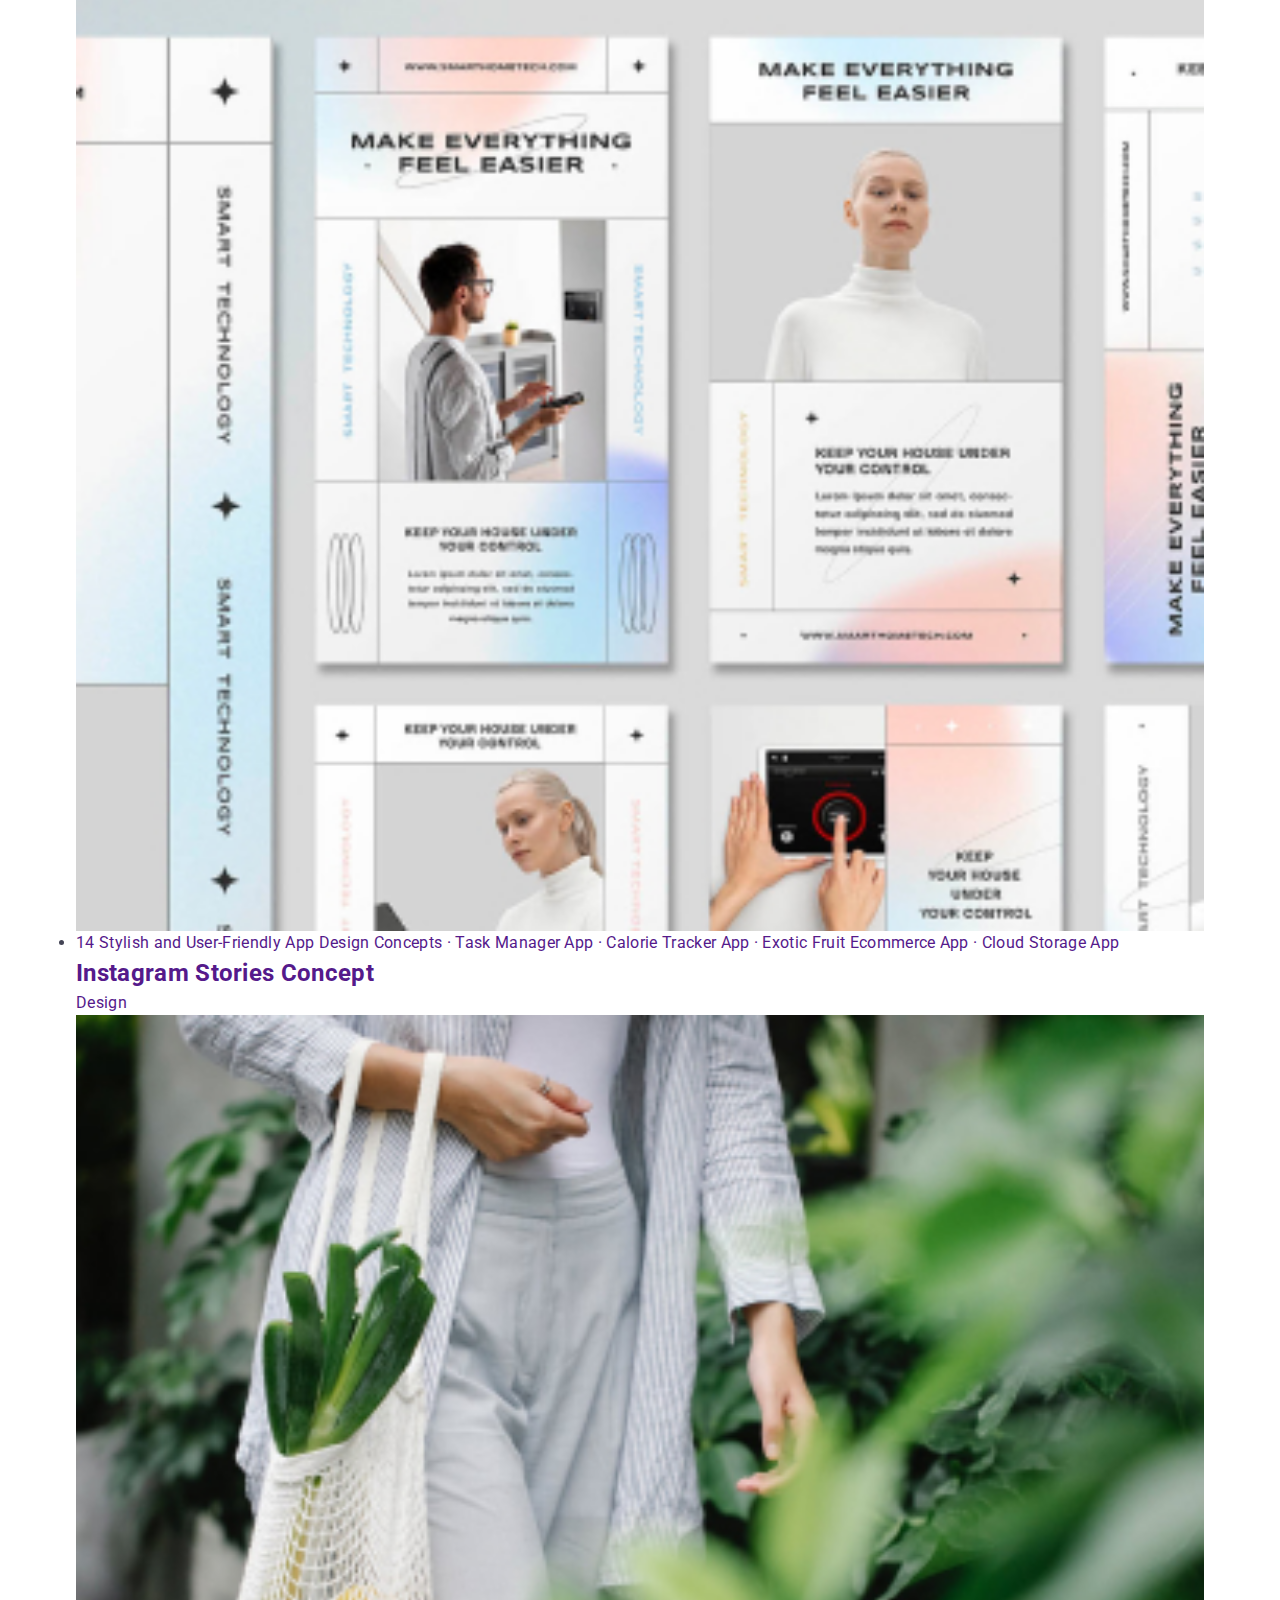
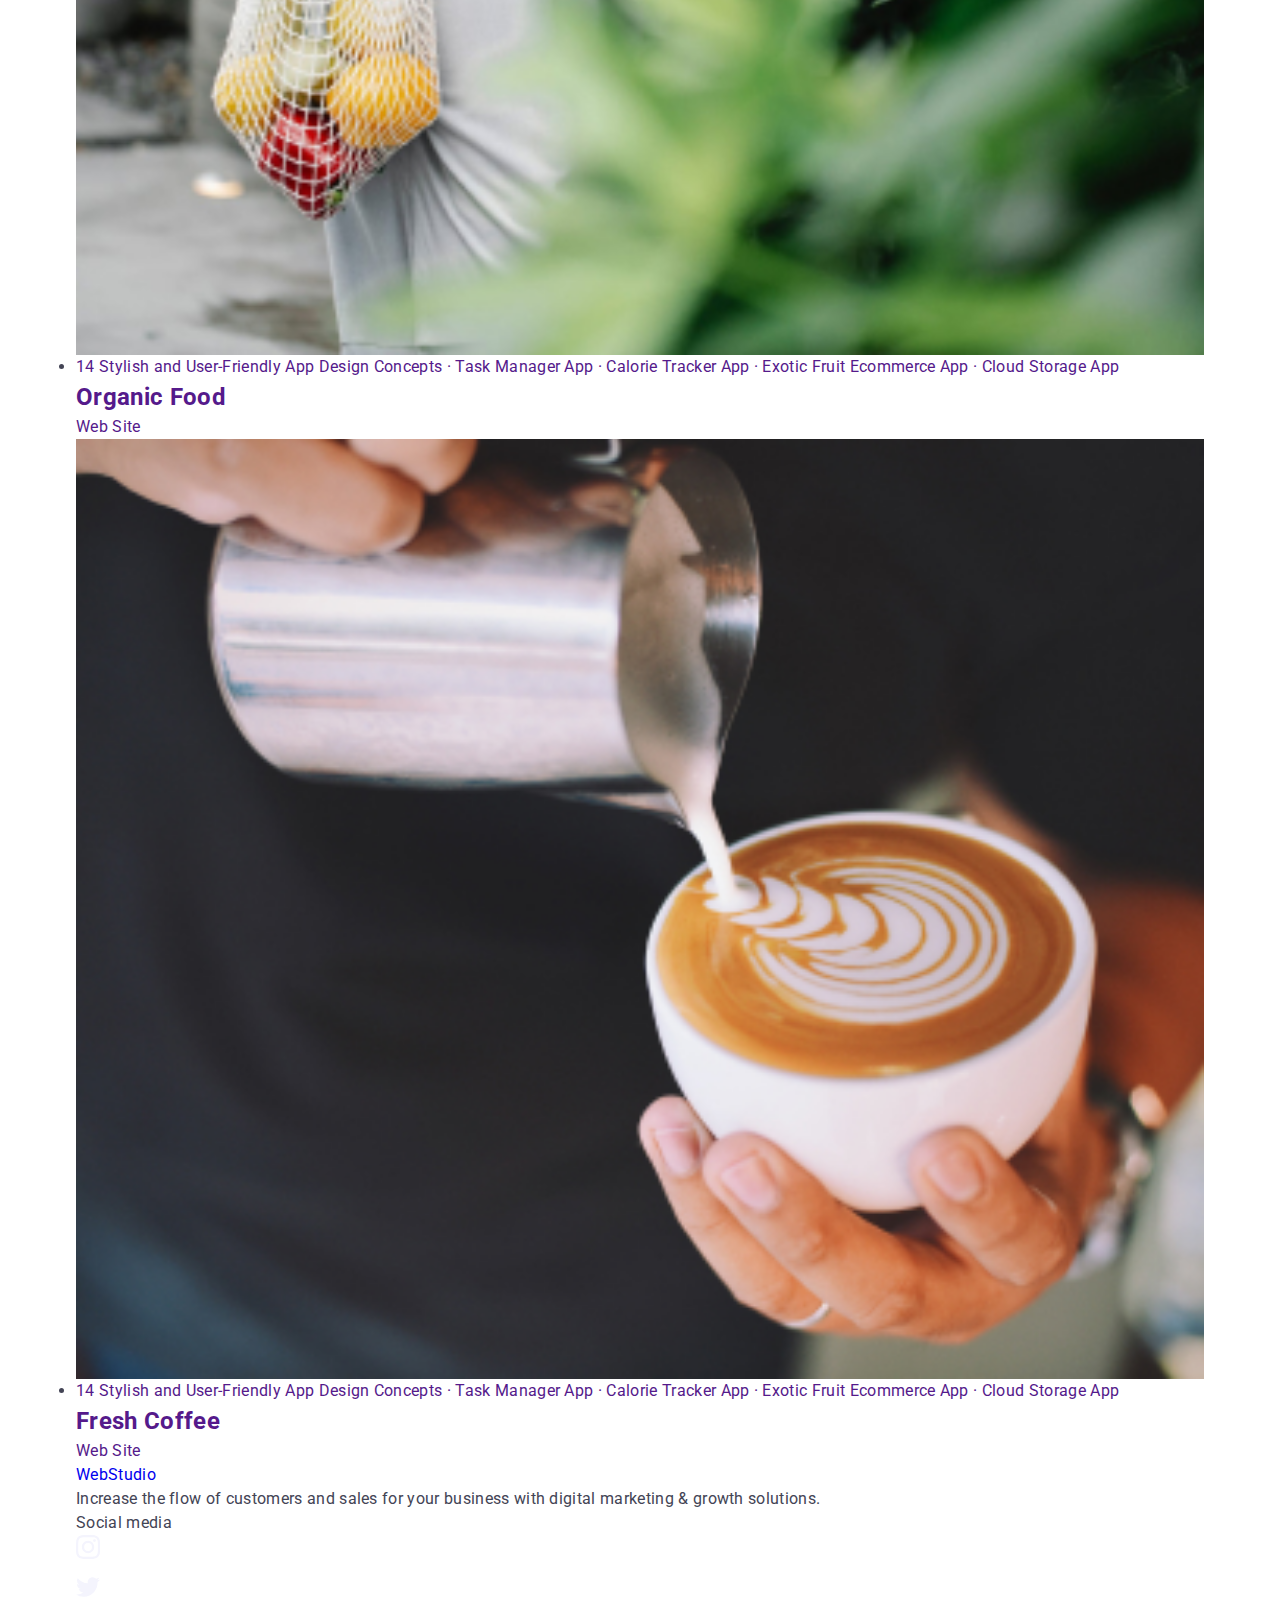
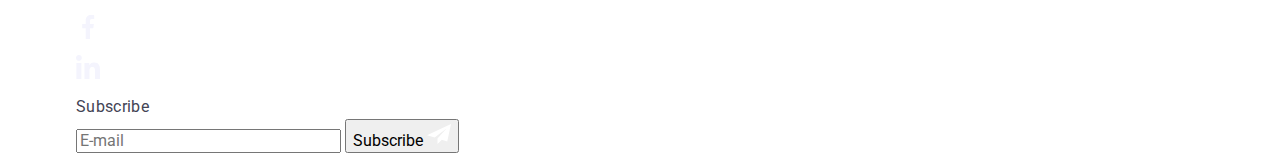
==== commit f92d7e14: "1" ====
--- a/portfolio.html
+++ b/portfolio.html
@@ -52,6 +52,8 @@
       </address>
     </div>
   </header>
+
+  
   <main class="main">
       <section class="filter">
         <div class="container">
--- a/css/styles.css
+++ b/css/styles.css
@@ -34,6 +34,9 @@
 
 img{
 	display: block;
+	width: 100%;
+  max-width: 100%;
+  height: auto;
 }
 
 .header{
@@ -43,43 +46,80 @@
     0px 1px 1px rgba(46, 47, 66, 0.16), 0px 1px 6px rgba(46, 47, 66, 0.08);
 }
 
+.header-link:hover,
+.header-link:focus {
+  color: #404bbf;
+}
+
 .container {
-	width: 1158px;
+	/* width: 1158px; */
+	width: 100%;
 	padding-left: 15px;
 	padding-right: 15px;
 	margin: 0 auto;
-
 }
 
 .header-container {
 	display: flex;
 	align-items: center;
+	padding-top: 24px;
+  padding-bottom: 24px;
 }
 
 .nav{
 	display: flex;
 	align-items: center;
-
 }
 
 
 
 .nav-list{
-	display: flex;
+	/* display: flex; */
+	display: block;
 	gap: 40px;
 }
 
+.header-address {
+	display: none;
+	font-style: normal;
+	font-weight: 400;
+	font-size: 16px;
+	line-height: 1.5;
+	letter-spacing: 0.02em;
+	color: #434455;
+	margin-left: auto;
+  }
+  
+  .header-address:hover,
+  .header-address:focus {
+	color: #404bbf;
+  }
 
 .address-items{
-	display: flex;
-	gap: 40px;
-	align-items: center;
+	display: block;
+	/* gap: 40px;
+	align-items: center; */
 }
 
 .address-item{
-	padding: 24px 0;
-	
-}
+	/* padding: 24px 0; */
+	margin-right: 40px;
+}
+
+.address-link {
+	font-weight: 400;
+	font-size: 16px;
+	line-height: 1.5;
+	letter-spacing: 0.02em;
+	color: #434455;
+	transition: color 250ms cubic-bezier(0.4, 0, 0.2, 1);
+  }
+  .address-link:hover {
+	color: #404bbf;
+  }
+  .address-link:focus {
+	color: #404bbf;
+  }
 
 .list {
 	list-style: none;
@@ -89,29 +129,202 @@
 	text-decoration: none;
 }
 
+.mode-menu {
+	display: none;
+	position: fixed;
+	top: 0;
+	background-color: #ffffff;
+	width: 100vw;
+	height: 100vh;
+	padding-top: 24px;
+	padding-bottom: 40px;
+	/* display: flex; */
+	flex-direction: column;
+	justify-content: space-between;
+	overflow: auto;
+  }
+  .is-open {
+	display: flex;
+  }
+  
+  .mode-menu-container {
+	width: 100%;
+	padding-right: 24px;
+	padding-left: 40px;
+  }
+
+  .mode-menu-address {
+	font-style: normal;
+  }
+
+  .mode-menu-adress-item {
+	margin-bottom: 40px;
+  }
+
+  .mode-menu-adress-link {
+	color: #4d5ae5;
+	font-size: 36px;
+	font-family: Roboto;
+	font-weight: 700;
+	line-height: 1.11;
+	letter-spacing: 0.72px;
+	text-transform: capitalize;
+  }
+
+  .mode-menu-item-text {
+	color: #434455;
+	font-size: 20px;
+	font-family: Roboto;
+	font-weight: 500;
+	line-height: 1.2;
+	letter-spacing: 0.4px;
+	margin-bottom: 48px;
+  }
+
+  .mode-menu-item-email {
+	margin-bottom: 48px;
+  }
+
+  .mode-soc-list {
+	display: flex;
+	/* justify-content: center; */
+	gap: calc((100% - 160px) / 4);
+	/* gap: 56px; */
+  }
+
+  .team-soc-list {
+	display: flex;
+	justify-content: center;
+	/* gap: 24px; */
+	gap: calc((100% - 160px) / 4);
+  }
+
+  .team-soc-item {
+	width: 40px;
+	height: 40px;
+	transition: background-color 250ms cubic-bezier(0.4, 0, 0.2, 1);
+  }
+
+  .team-soc-link {
+	width: 100%;
+	height: 100%;
+	background-color: #4d5ae5;
+	border-radius: 50%;
+	display: flex;
+	align-items: center;
+	justify-content: center;
+	transition: background-color 250ms cubic-bezier(0.4, 0, 0.2, 1);
+  }
+  .team-soc-link:hover {
+	background-color: #404bbf;
+  }
+  .team-soc-link:focus {
+	background-color: #404bbf;
+  }
+
+  .team-soc-icon {
+	fill: #f4f4fd;
+  }
+
+
+.menu-open-btn{
+	display: block;
+  margin-left: auto;
+  padding: 0;
+  border: none;
+  background-color: transparent;
+}
+
+.menu-open-btn-icon{
+	stroke: black;
+}
+
+.mode-close {
+	width: 24px;
+	height: 24px;
+	background: #e7e9fc;
+	border: 1px solid rgba(0, 0, 0, 0.1);
+	border-radius: 50%;
+	margin-left: auto;
+	display: flex;
+	align-items: center;
+	justify-content: center;
+	/* position: absolute; */
+	top: 24px;
+	right: 24px;
+	/* padding: 0; */
+	cursor: pointer;
+	transition: background-color 250ms cubic-bezier(0.4, 0, 0.2, 1),
+	  border 250ms cubic-bezier(0.4, 0, 0.2, 1);
+  }
+  
+  .mode-close:hover {
+	background-color: #404bbf;
+	border: none;
+  }
+  .mode-close:focus {
+	background-color: #404bbf;
+	border: none;
+  }
+  .mode-close:hover {
+	fill: #ffffff;
+  }
+  .mode-close:focus {
+	fill: #ffffff;
+  }
+
+  .mode-menu-item:not(:last-child) {
+	margin-bottom: 40px;
+  }
+
+  .mode-menu-link {
+	color: #2e2f42;
+	font-size: 36px;
+	font-family: Roboto;
+	font-weight: 700;
+	line-height: 1.11;
+	letter-spacing: 0.72px;
+	text-transform: capitalize;
+  }
+  
+  .mode-menu-link-blue {
+	color: #404bbf;
+	margin-top: 32px;
+  }
+
 
 
 .header-logo{
-font-family: "Raleway", sans-serif;
-font-weight: 800;
-font-size: 18px;
-line-height: 1.17;
-letter-spacing: 0.03em;
-text-transform: uppercase;
-color: var(--color-iris);
-text-decoration: none;
-margin-right: 76px;
+	font-family: "Raleway", sans-serif;
+	font-style: normal;
+	font-weight: 800;
+	font-size: 18px;
+	line-height: 1.17;
+	display: flex;
+	align-items: center;
+	letter-spacing: 0.03em;
+	text-transform: uppercase;
+	color: #4d5ae5;
+/* margin-right: 76px; */
 }
 
 .header-logo-span{ 
-	color: var(--color-grey);
-	
+  font-family: "Raleway";
+  font-style: normal;
+  font-weight: 800;
+  font-size: 18px;
+  line-height: 1.17;
+  display: flex;
+  align-items: center;
+  letter-spacing: 0.03em;
+  text-transform: uppercase;
+  color: var(--color-grey);
 	}
 
 .nav-items{
-	list-style: none;
+	/* list-style: none;
 	display: flex;
-	gap: 40px;
+	gap: 40px; */
 }
 
 
@@ -121,939 +334,38 @@
 line-height: 1.5;
 letter-spacing: 0.02em;
 color: #2E2F42;
-padding: 24px 0;
-
-}
-
-
-
-/* .nav-link::before {
-content: '';
-position: absolute;
-width: 48px;
-height: 4px;
-left: 0px;
-top: 44px;
-background: #404BBF;
-border-radius: 2px;
-} */
+
+}
+.nav-link {
+	display: block;
+	padding-top: 24px;
+	padding-bottom: 24px;
+	position: relative;
+  
+	font-weight: 500;
+  
+	line-height: 1.5;
+	letter-spacing: 0.02em;
+	position: relative;
+	transition: color 250ms cubic-bezier(0.4, 0, 0.2, 1);
+  }
+
+
 
 .nav-link:hover,
 .nav-link:focus {
 color: var(--color-ocean);
 }
 
-.nav-link{
-	display: block;
-  padding-top: 24px;
-  padding-bottom: 24px;
-  position: relative;
-
-  font-weight: 500;
-
-  line-height: 1.5;
-  letter-spacing: 0.02em;
-  position: relative;
-  transition: color 250ms cubic-bezier(0.4, 0, 0.2, 1);
-}
-
-.header-link{
-	color: #404bbf;
-}
-
-
-
-.header-link::after {
-	content: "";
-	position: absolute;
-	left: 0;
-	bottom: -1px;
-	width: 100%;
-	height: 4px;
-	background-color: #404bbf;
-	border-radius: 2px;
-  }
-
-  a.nav-link {
-	font-weight: 500;
-  }
- 
-  .header-address{
-	font-style: normal;
-	margin-left: auto;
-}
-
-
-
-
-
-
-
-.section-hero {
-    background-color: var(--color-grey);
-	font-style: normal;
-	font-size: 56px;
-	line-height: 1.07;
-	text-align: center;
-	letter-spacing: 0.02em;
-	color: var(--body-color);
-	padding: 188px 0;
-	max-width: 1440px;
-	margin: 0 auto;
-	background-image: linear-gradient(rgba(46, 47, 66, 0.7), rgba(46, 47, 66, 0.7)), url(../images/people-office.jpg);
-background-repeat: no-repeat;
-background-position: center;
-background-size: cover;
-
-
-}
-
-
-
-
-
-.hero-header{
-	font-size: 56px;
-	line-height: 1.07;
-	letter-spacing: 0.02em;
-	margin-bottom: 48px;
-	max-width: 496px;
-	text-align: center;
-	margin: 0 auto 48px;
-  color: var(--white);
-  
-}
-.header-button{
-	font-size: 16px;
-	font-weight: 500;
-	line-height: 1.5;
-	letter-spacing: 0.04em;
-	color: var(--body-color);
-	background: var(--color-iris);
-	cursor: pointer;
-	display: block;
-	min-width: 169px;
-	height: 56px;
-	border: none;
-	border-radius: 4px;
-	margin: 0 auto;
-	transition: background-color 250ms cubic-bezier(0.4, 0, 0.2, 1);
-	}
-
-.header-button:hover,
-.header-button:focus {
-  background-color: var(--color-ocean);
-  color: var(--body-color);
-}
-
-
-
-.address-link{
-font-style: normal;
-font-weight: 400;
-font-size: 16px;
-line-height: 1.5;
-letter-spacing: 0.02em;
-color: #434455;
-transition: color 250ms cubic-bezier(0.4, 0, 0.2, 1);
-}
-
-.address-link:hover,
-.address-link:focus {
-color: var(--color-ocean);
-}
-
-	  .section-feature{
-padding-top: 120px;
-padding-bottom: 120px;
-	  }
-
-	  .strategy-list {
-		display: flex;
-		gap: 24px;
-	  }
-
-.feature-item {
-	width: calc((100% - 72px) / 4);
-  }
-
-.stratege-cont {
-	width: 264px;
-	height: 112px;
-  
-	display: flex;
-	align-items: center;
-	justify-content: center;
-	background-color: #f4f4fd;
-	border-radius: 4px;
-	margin-bottom: 8px;
-  }
-
-  .strategy-item-title {
-	margin-bottom: 8px;
-  }
-
-  .strategy-item-text {
-	color: var(--first-title-color);
-	
-  }
-
-
-.feature{
-	display: flex;
-	gap: 24px;
-}
-.feature-item{
-	width: calc((100% - 72px) / 4);
-	
-}
-
-.feature-header{
-	font-weight: 500;
-	font-size: 20px;
-	line-height: 1.2;
-	letter-spacing: 0.02em;
-	color: var(--color-navy-blue);
-	margin-bottom: 8px;
-}
-
-.section-works{
-
-	padding-bottom: 120px;
-}
-
-
-
-.items-header{
-font-size: 36px;
-line-height: 1.11;
-text-align: center;
-letter-spacing: 0.02em;
-text-transform: capitalize;
-color: #2E2F42;
-background-color: var(--body-color);
-margin-bottom: 72px;
-
-}
-
-.visually-hidden{
-position: absolute;
-  width: 1px;
-  height: 1px;
-  margin: -1px;
-  border: 0;
-  padding: 0;
-  white-space: nowrap;
-  clip-path: inset(100%);
-  clip: rect(0 0 0 0);
-  overflow: hidden;
-}
-
-.foto-container{
-
-  border-top: none;
-  
-}
-
-
-.works-item{
-	display: flex;
-	gap: 24px;
-}
-
-.works-communication{
-	width: calc((100% - 48px) / 3);
-}
-
-.section-team{
-	background-color: #F4F4FD;
-padding: 120px 0;
-}
-
-
-.team-soc-list{
-display: flex;
-justify-content: center;
-gap: 24px;
-
-}
-
-.team-soc-item {
-	width: 40px;
-	height: 40px;
-	transition: background-color 250ms cubic-bezier(0.4, 0, 0.2, 1);
-}
-
-.team-soc-link{
-width: 100%;
-height: 100%;
-background-color: #4D5AE5;
-border-radius: 50%;
-display: block;
-display: flex;
-justify-content: center;
-align-items: center;
-transition: background-color 250ms cubic-bezier(0.4, 0, 0.2, 1);
-}
-
-.team-soc-link:hover {
-	background-color: #404bbf;
-  }
-  .team-soc-link:focus {
-	background-color: #404bbf;
-  }
-
-
-
-
-
-  
-
-
-  .team-soc-icon {
-	fill: #f4f4fd;
-  }
-
-
-
-
-
-
-
-
-
-  
-
-
-
-
-
-.test {
-	padding-top: 120px;
-	padding-bottom: 120px;
-  }
-.test-m {
-	margin-bottom: 72px;
-	color: #2e2f42;
-  }
-
-  .section-text {
-	font-weight: 700;
-	font-size: 36px;
-	line-height: 1.11;
-	text-align: center;
-	letter-spacing: 0.02em;
-	text-transform: capitalize;
-  }
-
-  .test-list {
-	display: flex;
-	gap: 24px;
-  }
-
-  .test-item {
-	width: 168px;
-	height: 88px;
-  }
-  
-  .test-link {
-	width: 100%;
-	height: 100%;
-	border: 1px solid #8e8f99;
-	border-radius: 4px;
-	display: flex;
-	align-items: center;
-	justify-content: center;
-	color: #8e8f99;
-	transition: border-color 250ms cubic-bezier(0.4, 0, 0.2, 1),
-    color 250ms cubic-bezier(0.4, 0, 0.2, 1);
-  }
-
-  .test-link:hover {
-	border-color: #404bbf;
-	color: #404bbf;
-  }
-  .test-link:focus {
-	border-color: #404bbf;
-	color: #404bbf;
-  }
-
-  .test-icon {
-	fill: currentColor;
-	
-  }
-
-
-
-
-.item-header{
-	font-size: 36px;
-	line-height: 1.11;
-	text-align: center;
-	letter-spacing: 0.02em;
-	text-transform: capitalize;
-	color: var(--color-navy-blue);
-	background-color: var(--color-cloud);
-	margin-bottom: 72px;
-}
-
-.crew-item{
-	background-color: #FFFFFF;
-  width: calc((100% - 72px) / 4);
-  border-radius: 0px 0px 4px 4px;
-  box-shadow: 0px 1px 6px rgba(46, 47, 66, 0.08),
-    0px 1px 1px rgba(46, 47, 66, 0.16), 0px 2px 1px rgba(46, 47, 66, 0.08);
-}
-
-.servises-name{
-	font-weight: 500;
-	font-size: 20px;
-	line-height: 1.2;
-	letter-spacing: 0.02em;
-	color: var(--color-slate);
-}
-
-.portfolio-desk{
-	font-size: 16px;
-	line-height: 1.5;
-	letter-spacing: 0.02em;
-	color: var(--color-slate);
-	text-decoration: none;
-}
-
-.crew-list{
-    background-color: rgb(244, 244, 253);
-	display: flex;
-	gap: 24px;
-	align-items: center;
-}
-
-
-.crew-item{
-	width: calc((100% - 72px) / 4);
-	border-radius: 0px 0px 4px 4px;
-	
-}
-
-.image-name{
-	padding: 32px 16px;
-
-
-}
-
-.image-name-name{
-	padding: 32px 16px;
-	border: 1px solid #e7e9fc;
-	border-top: none;
-}
-
-.crew-name{
-font-weight: 500;
-font-size: 20px;
-line-height: 1.2;
-letter-spacing: 0.02em;
-color: var(--color-navy-blue);
-background-color: #FFFFFF;
-text-align: center;
-margin-bottom: 8px;
-
-}
-
-
-.crew-work{
-	text-align: center;
-	margin-bottom: 8px;
-}
-
-.item-text{
-	font-weight: 400;
-	font-size: 16px;
-	line-height: 1.5;
-	letter-spacing: 0.02em;
-	color: #434455;
-}
-
-.item-text:hover {
-  color: #404bbf;
-}
-.item-text:focus {
-  color: #404bbf;
-}
-
-
-/* FOOTER */
-
-
-.footer-logo{
-	font-family: "Raleway", sans-serif;
-	font-weight: 800;
-	font-size: 18px;
-	line-height: 1.17;
-	letter-spacing: 0.03em;
-	text-transform: uppercase;
-	margin-bottom: 16px;
-	display: flex;
-  align-items: center;
-	}
-
-	.footer-logo span{ 
-		color: #f4f4fd;
-	}
-
-.footer{
-	background-color: var(--navy-blue);
-  padding-top: 100px;
-  padding-bottom: 100px;
-}
-
-.footer-logo span{
-	color: #f4f4fd;
-}
-
-
-	.footer-container {
-		display: flex;
-		align-items: baseline;
-}
-
-.footer-text{
-	line-height: 1.5;
-	letter-spacing: 0.02em;
-	color: var(--footer-text-color);
-	color: #F4F4FD;
-  max-width: 264px;
-  transition: color 250ms cubic-bezier(0.4, 0, 0.2, 1);
-	}
-
-	.footer-text:hover {
-		color: #404bbf;
-	  }
-	.footer-text:focus {
-		color: #404bbf;
-	  }
-
-	.footer-soc-list {
-		display: flex;
-		justify-content: center;
-		gap: 16px;
-	  }
-	  .footer-soc-link {
-		width: 100%;
-		height: 100%;
-		background-color: #4d5ae5;
-		border-radius: 50%;
-		display: flex;
-		align-items: center;
-		justify-content: center;
-		transition: background-color 250ms cubic-bezier(0.4, 0, 0.2, 1);
-	  }
-
-	  .footer{
-		background-color:#2e2f42;
-	}
-	.footer-logo{
-		color: #4d5ae5;
-		text-decoration: none;
-	}
-	.footer-logo span{
-		color: #f4f4fd;
-		
-	}
-	.footer-item-text {
-		color: #f4f4fd;
-		max-width: 264px;
-	  }
-	
-	  
-	  .footer-div {
-		margin-right: 120px;
-	  }
-	  
-	  
-	.social-media {
-		position: absolute;
-		width: 208px;
-		height: 80px;
-	  }
-	  .social-media-text {
-		font-family: "Roboto";
-		font-style: normal;
-		font-weight: 500;
-		font-size: 16px;
-		line-height: 24px;
-		letter-spacing: 0.02em;
-		color: #ffffff;
-		margin-bottom: 16px;
-	  }
-
-	.footer-soc-link:hover {
-		background-color: #31d0aa;
-	  }
-	  .footer-soc-link:focus {
-		background-color: #31d0aa;
-	  }
-
-
-/* Portfolio */
-
-
-
-.button-clasik{
-font-weight: 500;
-font-size: 16px;
-line-height: 1.5;
-letter-spacing: 0.04em;
-color: var(--color-iris);
-background-color: var(--color-cloud);
-cursor: pointer;
-padding: 12px 24px;
-transition: color 250ms cubic-bezier(0.4, 0, 0.2, 1),
-background-color 250ms cubic-bezier(0.4, 0, 0.2, 1),
-border-color 250ms cubic-bezier(0.4, 0, 0.2, 1),
-box-shadow 250ms cubic-bezier(0.4, 0, 0.2, 1);
-border: 1px solid #e7e9fc
-}
-
-.button-clasik:hover {
-border: 1px solid transparent;
-box-shadow: 0px 3px 1px rgba(0, 0, 0, 0.1), 0px 2px 1px rgba(0, 0, 0, 0.08), 0px 2px 2px rgba(0, 0, 0, 0.12);
-}
-.button-clasik:focus {
-background-color: #404bbf;
-color: #ffffff;
-border: 1px solid transparent;
-box-shadow: 0px 3px 1px rgba(0, 0, 0, 0.1), 0px 2px 1px rgba(0, 0, 0, 0.08),
-0px 2px 2px rgba(0, 0, 0, 0.12);
-}
-	
-.gallery-link-link {
-display: block;
-transition: box-shadow 250ms cubic-bezier(0.4, 0, 0.2, 1);
-}
-
-.gallery-link-link:hover {
-box-shadow: 0px 1px 6px rgba(46, 47, 66, 0.08),
-0px 1px 1px rgba(46, 47, 66, 0.16), 0px 2px 1px rgba(46, 47, 66, 0.08);
-}
-.gallery-link-link:focus {
-box-shadow: 0px 1px 6px rgba(46, 47, 66, 0.08),
-0px 1px 1px rgba(46, 47, 66, 0.16), 0px 2px 1px rgba(46, 47, 66, 0.08);
-}
-
-.benefits-list{
-	list-style: none;
-	display: flex;
-	flex-wrap: wrap;
-	column-gap: 24px;
-	row-gap: 48px;
-}
-
-.gallery-link-link:hover .gallery-foto-cover,
-.gallery-link-link:focus .gallery-foto-cover {
-  transform: translateY(0%);
-}
-
-
-
-
-
-
-
-	.button-clasik:hover,
-	.button-clasik:focus {
-	  background-color: var(--color-ocean);
-	  color: var(--body-color);
-	  border: 1px solid transparent;
-	  border: 1px solid transparent;
-	  
-	}
-	.filter{
-		padding-top: 96px; padding-bottom: 120px;
-	}
-
-
-.benefits{
-	width: calc((100% - 48px) / 3);
-}
-
-benefits:hover .gallery-foto-cover{
-	transform: translateY(0);
-}
-
-benefits:focus .gallery-foto-cover{
-	transform: translateY(0);
-}
-
-.filter-button{
-	list-style: none;
-	display: flex;
-	justify-content: center;
-	gap: 24px;
-	margin-bottom: 72px;
-}
-.filter-item{
-
-	
-}
-.button-clasik{
-	border-radius: 4px;
-}
-
-.servises-name{
-	font-family: "Roboto", sans-serif;
-	font-weight: 500;
-	font-size: 20px;
-	line-height: 1.2;
-	color: var(--color-navy-blue);
-	letter-spacing: 0.02em;
-	margin-bottom: 8px;
-
-}
-.portfolio-desk{
-	font-family: "Roboto", sans-serif;
-	font-size: 16px;
-	line-height: 24px;
-	letter-spacing: 0.02em;
-	color: var(--color-slate);
-}
-.list-service{
-	text-decoration: none;
-}
-
-.gallery-cover{
-position: relative;
-overflow: hidden;
-}
-
-.gallery-foto-cover {
-	position: absolute;
-	top: 0;
-	font-style: normal;
-	font-weight: 400;
-	font-size: 16px;
-	line-height: 1.5;
-	letter-spacing: 0.02em;
-	color: #f4f4fd;
-	transition: transform 250ms cubic-bezier(0.4, 0, 0.2, 1);
-	background-color: #4d5ae5;
-	height: 100%;
-	transform: translateY(100%);
-	padding: 40px 32px;
-  }
-
-
-  .footer-input {
-	padding-left: 80px;
-	
-  }
-  
- 
-  
-  
-  
-
-  .footer-input-text {
-	margin-bottom: 16px;
-	font-weight: 500;
-	font-size: 16px;
-	line-height: 1.5;
-	letter-spacing: 0.02em;
-	color: #ffffff;
-	
-  }
-  
-  .footer-form {
-	display: flex;
-	gap: 24px;
-  }
-  
-  .footer-email-input {
-	width: 264px;
-	height: 40px;
-	border: 1px solid #ffffff;
-	background-color: transparent;
-	font-size: 12px;
-	line-height: 1.5;
-	letter-spacing: 0.04em;
-	padding-left: 16px;
-	filter: drop-shadow(0px 4px 4px rgba(0, 0, 0, 0.15));
-	border-radius: 4px;
-	color: #ffffff;
-  }
-  
-  .subscribe-button {
-	min-width: 165px;
-	height: 40px;
-	display: flex;
-	justify-content: center;
-	align-items: center;
-	font-family: "Roboto", sans-serif;
-	font-size: 16px;
-	font-weight: 500;
-	line-height: 1.5;
-	letter-spacing: 0.04em;
-	border-radius: 4px;
-	border: none;
-	color: #ffffff;
-	background-color: #4D5AE5;
-	transition: transform 250ms cubic-bezier(0.4, 0, 0.2, 1);
-	cursor: pointer;
-	
-  }
-  .footer-icon {
-	margin-left: 16px;
-  }
-
-
-/* Backdrop */
-
-/* .backdrop { 
-	position: fixed;
-	display: flex;
-	align-items: center;
-	justify-content: center;
-	width: 100%;
-	height: 100%;
-	background-color: rgba(46, 47, 66, 0.4);
-	top: 0;
-  
-	transition: opacity 250ms cubic-bezier(0.4, 0, 0.2, 1),
-	  visibility 250ms cubic-bezier(0.4, 0, 0.2, 1);
-  }
-  .modal {
-	position: absolute;
-	width: 408px;
-	min-height: 584px;
-	left: 50%;
-	top: 50%;
-	background-color: #fcfcfc;
-	box-shadow: 0px 1px 1px rgba(0, 0, 0, 0.14), 0px 1px 3px rgba(0, 0, 0, 0.12),
-	  0px 2px 1px rgba(0, 0, 0, 0.2);
-	border-radius: 4px;
-	padding: 24px;
-	transform: translate(-50%, -50%) scale(1);
-	transition: transform 250ms cubic-bezier(0.4, 0, 0.2, 1);
-  }
-  .modal-close {
-	width: 24px;
-	height: 24px;
-	background: #e7e9fc;
-	border: 1px solid rgba(0, 0, 0, 0.1);
-	border-radius: 50%;
-	display: block;
-	margin-left: auto;
-	position: absolute;
-	top: 24px;
-	right: 24px;
-	display: flex;
-	align-items: center;
-	justify-content: center;
-	padding: 0;
-	cursor: pointer;
-	transition: background-color 250ms cubic-bezier(0.4, 0, 0.2, 1),
-	  border 250ms cubic-bezier(0.4, 0, 0.2, 1);
-  }
-  
-  .modal-close:hover {
-	background-color: #404bbf;
-	border: none;
-  }
-  .modal-close:focus {
-	background-color: #404bbf;
-	border: none;
-  }
-  .modal-close:hover {
-	fill: #ffffff;
-  }
-  .modal-close:focus {
-	fill: #ffffff;
-  }
-  
-  .modal-soc-icon {
-	width: 8px;
-	height: 8px;
-	display: flex;
-	align-items: center;
-	justify-content: center;
-	transition: fill 250ms cubic-bezier(0.4, 0, 0.2, 1);
-  }
-  .is-hidden {
-	visibility: none;
-	opacity: 0;
-	pointer-events: none;
-	visibility: hidden;
-  } */
-  
-
-  .backdrop {
-  position: fixed;
-  padding: 72px 24px 24px 24px;
-  width: 100%;
-  height: 100%;
-  background-color: transition background-color 250ms
-    cubic-bezier(0.4, 0, 0.2, 1);
-  top: 0;
-  transition: opacity 250ms linear, visibility 250ms linear;
-  background-color: rgba(46, 47, 66, 0.4);
-  transition: opacity 250ms cubic-bezier(0.4, 0, 0.2, 1),
-    visibility 250ms cubic-bezier(0.4, 0, 0.2, 1);
-}
-
-.modal {
-  position: absolute;
-  padding: 72px 24px 24px 24px;
-  width: 408px;
-  min-height: 584px;
-  left: 50%;
-  top: 50%;
-  transform: translate(-50%, -50%) scale(1);
-  transition: transform 250ms linear;
-
-  background: #fcfcfc;
-  box-shadow: 0px 1px 1px rgba(0, 0, 0, 0.14), 0px 1px 3px rgba(0, 0, 0, 0.12),
-    0px 2px 1px rgba(0, 0, 0, 0.2);
-  border-radius: 4px;
-  transition: transform 250ms cubic-bezier(0.4, 0, 0.2, 1);
-}
-
-.backdrop.is-hidden .modal {
-  transform: translate(-50%, -50%) scaleY(0);
-}
-
-.modal-close {
-  width: 24px;
-  height: 24px;
-  background: #e7e9fc;
-  border: 1px solid rgba(0, 0, 0, 0.1);
-  border-radius: 50%;
-  display: block;
-  margin-left: auto;
-  display: flex;
-  align-items: center;
-  justify-content: center;
-  position: absolute;
-  top: 24px;
-  right: 24px;
-  padding: 0;
-  cursor: pointer;
-  transition: background-color 250ms cubic-bezier(0.4, 0, 0.2, 1),
-    border 250ms cubic-bezier(0.4, 0, 0.2, 1);
-}
-
-.modal-close:hover {
-  background-color: #404bbf;
-  border: none;
-}
-.modal-close:focus {
-  background-color: #404bbf;
-  border: none;
-}
-.modal-close:hover {
-  fill: #ffffff;
-}
-.modal-close:focus {
-  fill: #ffffff;
-}
+
+
+
+
+
+
+
+
+
 
 .modal-soc-icon {
   width: 8px;
@@ -1069,151 +381,435 @@
   opacity: 0;
   pointer-events: none;
 }
- 
-  /* Modal win */
-
-  .modal-title{
-  font-weight: 500;
-  font-size: 16px;
-  line-height: 1.5;
-  text-align: center;
-  letter-spacing: 0.02em;
-  margin-bottom: 16px;
-  color: #2e2f42;
-  }
-
-  .modal-field {
-	margin-bottom: 8px;
-	position: relative;
-  }
-  
-  .input-wrap {
-	position: relative;
-	margin-top: 4px;
-  }
-  
-  .modal-input {
-	width: 100%;
-	height: 40px;
-	border: 1px solid rgba(46, 47, 66, 0.4);
-	border-radius: 4px;
-	padding-left: 38px;
-	font-size: 18px;
-	color: #2e2f42;
-	outline: transparent;
-  
-	background-color: transparent;
-	transition: border-color 250ms cubic-bezier(0.4, 0, 0.2, 1);
-  }
-  
-  .modal-comment::placeholder {
-	font-size: 12px;
-	color: rgba(46, 47, 66, 0.4);
-  }
-  
-  .modal-input:focus {
-	border-color: #4d5ae5;
-  }
-  
-  .modal-input:focus + .modal-icon {
-	fill: #4d5ae5;
-  }
-  
-  .modal-icon {
-	position: absolute;
-	left: 16px;
-	top: 50%;
-	transform: translateY(-50%);
-	transition: fill 250ms cubic-bezier(0.4, 0, 0.2, 1);
-  }
-  
-  .input-label {
-	font-weight: 400;
-	font-size: 12px;
-	color: #8e8f99;
-	line-height: 1.17;
-	letter-spacing: 0.04em;
-	margin-bottom: 4px;
-	display: block;
-  }
-  .span-privace {
-	transition: background-color 250ms cubic-bezier(0.4, 0, 0.2, 1),
-	  border 250ms cubic-bezier(0.4, 0, 0.2, 1),
-	  fill 250ms cubic-bezier(0.4, 0, 0.2, 1);
-	display: inline-flex;
-  }
-  
-  .modal-comment {
-	width: 100%;
-	height: 120px;
-	border: 1px solid rgba(46, 47, 66, 0.4);
-	border-radius: 4px;
-	padding: 8px 16px;
-	resize: none;
-	font-size: 12px;
-	line-height: 1.17;
-	letter-spacing: 0.04em;
-	color: rgba(46, 47, 66, 0.4);
-	background-color: transparent;
-  }
-  
-  .check-text {
-	align-items: center;
-	font-weight: 400;
-	font-size: 12px;
-	line-height: 1.17;
-	letter-spacing: 0.04em;
-	color: #8e8f99;
-  }
-  
-  .check-link {
-	margin-left: 4px;
-	color: #4d5ae5;
-  }
-  
-  .check-text span {
-	width: 16px;
-	height: 16px;
-	border: 1px solid rgba(46, 47, 66, 0.4);
-	border-radius: 2px;
-	margin-right: 8px;
-	align-items: center;
-	justify-content: center;
-	fill: transparent;
-  }
-  
-  .modal-field-text {
-	margin-bottom: 16px;
-	position: relative;
-  }
-  
-  .modal-check:checked + .check-text span {
-	background-color: #404bbf;
-	border: none;
-	fill: #f4f4fd;
-	transition: fill 250ms cubic-bezier(0.4, 0, 0.2, 1);
-  }
-  
-
-  .modal-field-check {
-	margin-bottom: 24px;
-	position: relative;
-  }
-  
-  .send {
-	font-family: "Roboto", sans-serif;
-	font-weight: 500;
-	line-height: 1.5;
-	letter-spacing: 0.04em;
-	cursor: pointer;
-	color: #ffffff;
-	background-color: #4d5ae5;
-	display: block;
-	margin: 0 auto;
-	min-width: 169px;
-	height: 56px;
-	border: none;
-	box-shadow: 0px 4px 4px rgba(0, 0, 0, 0.15);
-	border-radius: 4px;
-	transition: background-color 250ms cubic-bezier(0.4, 0, 0.2, 1);
-  }+
+
+
+
+
+
+
+
+
+
+
+
+
+
+
+
+
+
+
+
+
+
+
+
+
+
+
+
+  /* media */
+
+  @media screen and (min-width: 428px) {
+	.container {
+	  width: 428px;
+	}
+  
+	/* .container > .team-list {
+	  width: 264px;
+	  margin-left: auto;
+	  margin-right: auto;
+	} */
+	.team-container {
+	  /* padding-left: 82px;
+	padding-right: 82px; */
+	  width: 264px;
+	  margin-left: auto;
+	  margin-right: auto;
+	}
+  
+	.mode {
+	  width: 100%;
+	}
+  
+	/* ------ foto ------ */
+	.foto {
+	  display: none;
+	}
+  }
+  
+  @media screen and (min-width: 768px) {
+	.container {
+	  width: 768px;
+	}
+	/* ------------------header------------ */
+  
+	.mode-menu-container {
+	  display: none;
+	}
+	.menu-open-btn-but {
+	  display: none;
+	}
+	.header-container {
+	  padding-top: 0;
+	  padding-bottom: 0;
+	}
+	.nav-list {
+	  display: flex;
+	}
+	.header-address {
+	  display: flex;
+	}
+	.header-div-address {
+	  display: block;
+	  margin-left: auto;
+	  padding: 0;
+	  border: none;
+	}
+	.header-2 {
+	  margin-left: 120px;
+	}
+  
+	.modal {
+	  width: 408px;
+	}
+  
+	/* hero */
+  
+	.hero {
+	  background: #2e2f42;
+	  /* padding-top: 188px;
+	padding-bottom: 188px; */
+	  padding-top: 112px;
+	  padding-bottom: 112px;
+	  background-image: linear-gradient(
+		  rgba(46, 47, 66, 0.7),
+		  rgba(46, 47, 66, 0.7)
+		),
+		url(../images/hero-bg-tab.jpg);
+	  background-position: center;
+	  background-repeat: no-repeat;
+	  background-size: cover;
+	}
+  
+	@media (min-device-pixel-ratio: 2),
+	  (min-resolution: 192dpi),
+	  (min-resolution: 2dppx) {
+	  .hero {
+		background-image: linear-gradient(
+			rgba(46, 47, 66, 0.7),
+			rgba(46, 47, 66, 0.7)
+		  ),
+		  url(../images/hero-bg-tab-2x.jpg);
+	  }
+	}
+  
+	.hero-header {
+	  font-size: 56px;
+	  margin-bottom: 36px;
+	  max-width: 496px;
+	}
+	.hero-container {
+	  padding: 112 136 188 136;
+	}
+  
+	/* stratagy */
+  
+	.strategy-list {
+	  display: flex;
+	  flex-wrap: wrap;
+	  gap: 72px 24px;
+	}
+	.strategy-item {
+	  flex-basis: calc((100% - 24px) / 2);
+	}
+	.strategy-item-title {
+	  text-align: left;
+	}
+  
+	/* -----foto ----- */
+  
+	/* .foto {
+	  display: none;
+	} */
+	.foto {
+	  display: none;
+	}
+  
+	/* -----team ----- */
+  
+	.team-container {
+	  padding-left: 108px;
+	  padding-right: 108px;
+	}
+  
+	.team-list {
+	  display: flex;
+	  flex-wrap: wrap;
+	  align-items: center;
+  
+	  gap: 64px 24px;
+	}
+  
+	.team-item {
+	  flex-basis: calc((100% - 24px) / 2);
+	}
+  
+	/* ------test------- */
+  
+	.test-container {
+	  padding-right: 108px;
+	  padding-left: 108px;
+	}
+	/* .test-container > .container {
+	  max-width: 552px;
+	} */
+  
+	.test-list {
+	  gap: 72px 24px;
+	}
+  
+	.test-item {
+	  width: calc((100% - 48px) / 3);
+	}
+  
+	/* ---------footer ----------- */
+  
+	.footer > .footer-container {
+	  max-width: 768px;
+	}
+  
+	.footer-label {
+	  width: 264px;
+	}
+  
+	.footer-container {
+	  /* display: flex; */
+	  padding-left: 108px;
+	  flex-direction: row;
+	  align-items: flex-start;
+	  flex-wrap: wrap;
+	  gap: 72px 24px;
+	}
+	.footer-div {
+	  align-items: flex-start;
+	}
+	.social-media-cont {
+	  align-items: flex-start;
+	}
+	.footer-input-cont {
+	  align-items: flex-start;
+	}
+	.footer-form {
+	  flex-direction: row;
+	}
+	.footer-email-input {
+	  /* width: 398px; */
+	  min-width: 265px;
+	}
+  }
+  
+  @media screen and (min-width: 1158px) {
+	/* ----- hero ---- */
+	.container {
+	  width: 1158px;
+	}
+  
+	.modal {
+	  width: 408px;
+	}
+  
+	.address-items {
+	  display: flex;
+	}
+  
+	.hero {
+	  background: #2e2f42;
+	  padding-top: 188px;
+	  padding-bottom: 188px;
+  
+	  background-image: linear-gradient(
+		  rgba(46, 47, 66, 0.7),
+		  rgba(46, 47, 66, 0.7)
+		),
+		url(../images/people-office.jpg);
+	  background-position: center;
+	  background-repeat: no-repeat;
+	  background-size: cover;
+	}
+  
+	@media (min-device-pixel-ratio: 2),
+	  (min-resolution: 192dpi),
+	  (min-resolution: 2dppx) {
+	  .hero {
+		background-image: linear-gradient(
+			rgba(46, 47, 66, 0.7),
+			rgba(46, 47, 66, 0.7)
+		  ),
+		  url(../images/people-office-2x.jpg);
+	  }
+	}
+  
+	.hero-header {
+	  font-size: 56px;
+	  margin-bottom: 48px;
+	  max-width: 496px;
+	}
+	.hero-container {
+	  padding: 188 472 188 472;
+	}
+  
+	/* ----- stratagy ------ */
+  
+	.strategy {
+	  padding-top: 120px;
+	  padding-bottom: 120px;
+	  /* padding: 120 156 120 156; */
+	}
+	.strategy-div {
+	  padding-left: 15px;
+	  padding-right: 15px;
+	}
+	.strategy-list {
+	  display: flex;
+	  flex-wrap: nowrap;
+	  gap: 24px;
+	}
+  
+	.strategy-item {
+	  width: calc((100% - 72px) / 4);
+	}
+  
+	.strategy-item-title {
+	  font-weight: 500;
+	  font-size: 20px;
+	  line-height: 1.2;
+	}
+  
+	.strategy-item-text {
+	  font-weight: 400;
+	}
+  
+	.stratege-cont {
+	  display: flex;
+	  width: 100%;
+	}
+  
+	/* -----foto ----- */
+  
+	/* .foto {
+	  padding-bottom: 120px;
+	} */
+	.foto {
+	  display: block;
+	}
+  
+	/* -----team ----- */
+	.team {
+	  padding-top: 120px;
+	  padding-bottom: 120px;
+	}
+  
+	.team-container > .container {
+	  max-width: 1158px;
+	}
+  
+	.team-container {
+	  padding-left: 15px;
+	  padding-right: 15px;
+	}
+  
+	.team-list {
+	  flex-wrap: nowrap;
+	  gap: 24px;
+	}
+  
+	.team-item {
+	  width: calc((100% - 72px) / 4);
+	}
+  
+	/* ----------- test-------------- */
+  
+	.test {
+	  padding-top: 120px;
+	  padding-bottom: 120px;
+	}
+	.test-container {
+	  padding-right: 15px;
+	  padding-left: 15px;
+	}
+  
+	.test-list {
+	  /* flex-wrap: nowrap; */
+	  gap: 24px;
+	}
+  
+	.test-item {
+	  width: calc((100% - 120px) / 6);
+	}
+  
+	/* -----------------footer-------------- */
+	.footer > .footer-container {
+	  max-width: 1158px;
+	}
+  
+	.footer-label {
+	  width: 264px;
+	}
+  
+	.footer-item-text {
+	  max-width: 100%;
+	}
+  
+	.footer-container {
+	  /* display: flex; */
+	  padding-left: 15px;
+	  flex-direction: row;
+	  align-items: flex-start;
+	  flex-wrap: nowrap;
+	  gap: 120px 96px;
+	}
+	.footer-div {
+	  align-items: flex-start;
+	}
+	.social-media-cont {
+	  align-items: flex-start;
+	}
+	.footer-input-cont {
+	  align-items: flex-start;
+	}
+	.footer-form {
+	  flex-direction: row;
+	}
+	.footer-email-input {
+	  /* width: 398px; */
+	  min-width: 265px;
+	}
+  
+	.mode-menu-container {
+	  display: none;
+	}
+	.menu-open-btn-but {
+	  display: none;
+	}
+	.header-address {
+	  /* display: flex; */
+	}
+	.header-container {
+	  padding-top: 0;
+	  padding-bottom: 0;
+	}
+	.nav-list {
+	  display: flex;
+	}
+	.header-address {
+	  display: flex;
+	}
+	.header-div-address {
+	  display: flex;
+	  flex-direction: row;
+	}
+	
+  }
+   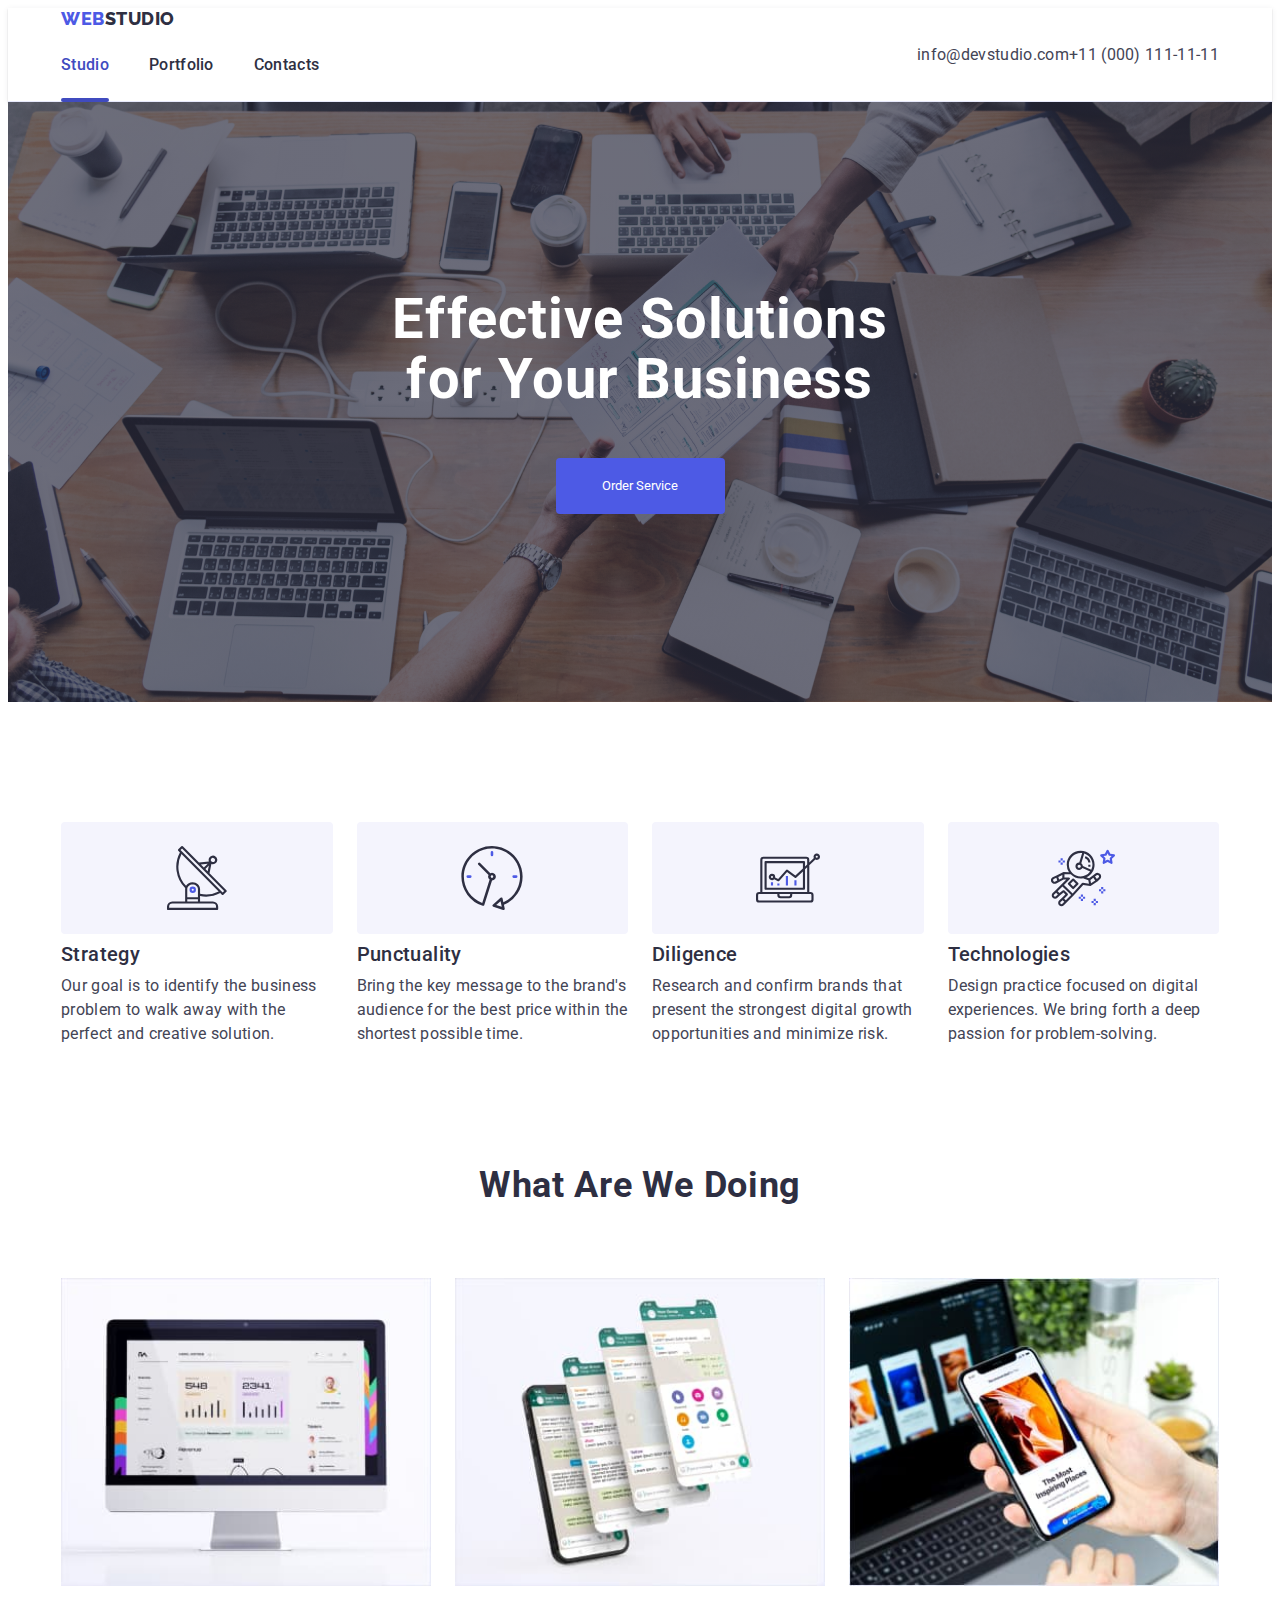
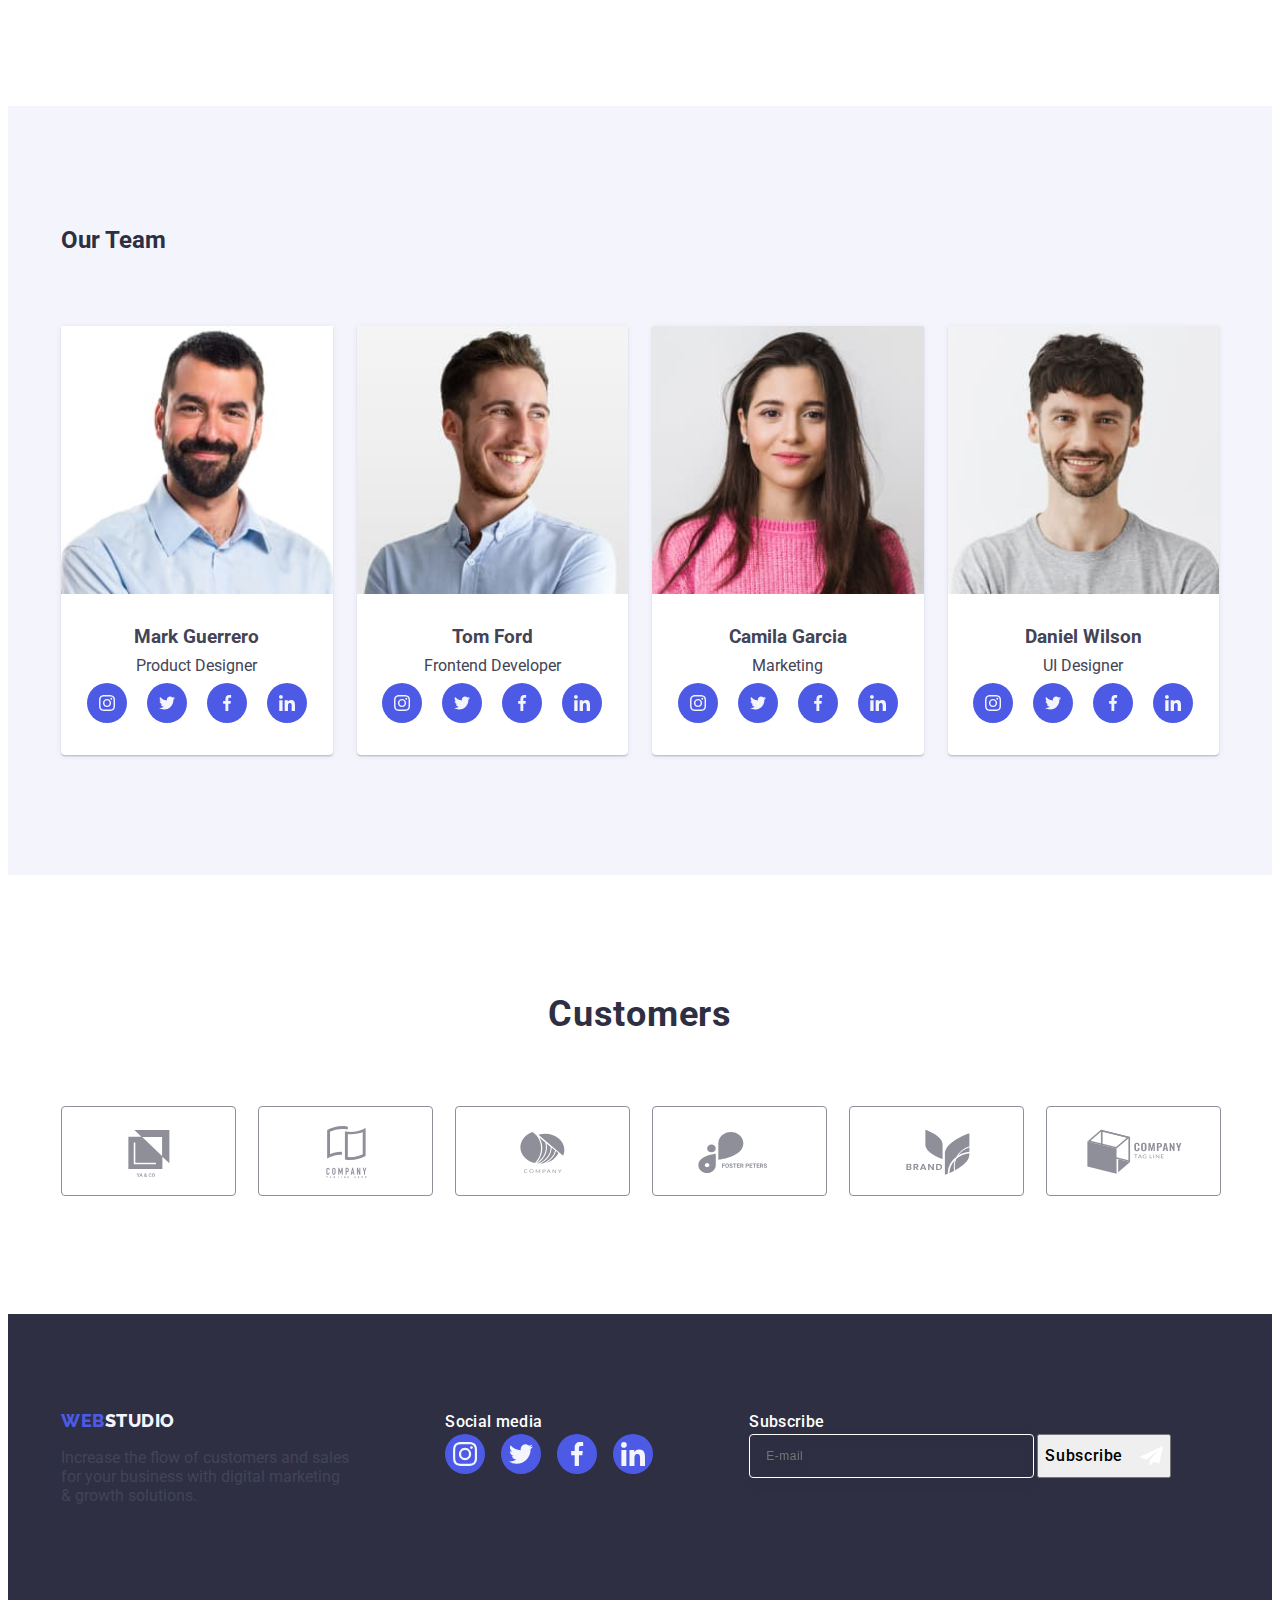
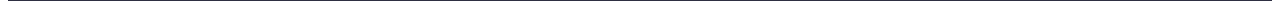
==== commit 72169b9c: "1212" ====
--- a/portfolio.html
+++ b/portfolio.html
@@ -4,270 +4,482 @@
     <meta charset="UTF-8" />
     <meta http-equiv="X-UA-Compatible" content="IE=edge" />
     <meta name="viewport" content="width=device-width, initial-scale=1.0" />
-    <title>Document</title>
-    <link rel="preconnect" href="https://fonts.googleapis.com">
-<link rel="preconnect" href="https://fonts.gstatic.com" crossorigin>
-<link href="https://fonts.googleapis.com/css2?family=Raleway:wght@800&amp;family=Roboto:wght@400;500;700;900&amp;display=swap" rel="stylesheet">
-
-
-    
-<link rel="stylesheet" href="https://cdn.jsdelivr.net/npm/modern-normalize@1.1.0/modern-normalize.min.css">
-<link rel="stylesheet" href="./css/styles.css">
+    <title>Web Studio</title>
+    <link rel="preconnect" href="https://fonts.googleapis.com" />
+    <link rel="preconnect" href="https://fonts.gstatic.com" crossorigin />
+    <link
+      href="https://fonts.googleapis.com/css2?family=Raleway:wght@800&amp;family=Roboto:wght@400;500;700;900&amp;display=swap"
+      rel="stylesheet"
+    />
+
+    <link
+      rel="stylesheet"
+      href="https://cdnjs.cloudflare.com/ajax/libs/modern-normalize/2.0.0/modern-normalize.min.css"
+      integrity="sha512-4xo8blKMVCiXpTaLzQSLSw3KFOVPWhm/TRtuPVc4WG6kUgjH6J03IBuG7JZPkcWMxJ5huwaBpOpnwYElP/m6wg=="
+      crossorigin="anonymous"
+      referrerpolicy="no-referrer"
+    />
+    <link rel="stylesheet" href="./css/styles.css" />
+    <link
+      rel="stylesheet"
+      href="https://cdnjs.cloudflare.com/ajax/libs/animate.css/4.1.1/animate.min.css"
+    />
   </head>
   <body>
     <header class="header">
       <div class="container header-container">
-      <!-- logo -->
-
-      <nav class="nav">
-        <a  class="header-logo link" href="./index.html">Web<span class="header-logo-span">Studio</span></a>
-
-        <ul class="nav-list list">
-          <li class="nav-items">
-            <a class="nav-link link" href="./index.html">Studio</a>
-          </li>
-          <li class="nav-items">
-            <a class="nav-link header-link link" href="./portfolio.html">Portfolio</a>
-          </li>
-          <li class="nav-items">
-            <a class="nav-link link" href="">Contacts</a>
-          </li>
-        </ul>
-      </nav>
-
-      <!-- Contacts -->
-      <address class="header-address">
-        <ul class="address-items list">
-          <li class="address-item">
-            <a class="address-link link" href="mailto:info@devstudio.com"
-              >info@devstudio.com</a
-            >
-          </li>
-          <li class="address-item">
-            <a class="address-link link" href="tel:+110001111111"
-              >+11 (000) 111-11-11</a
-            >
-          </li>
-        </ul>
-      </address>
-    </div>
-  </header>
-
+        <!-- logo -->
   
-  <main class="main">
-      <section class="filter">
-        <div class="container">
-        <!-- Portfolio -->
-
-        <h1 class="visually-hidden">All, Web Site, App, Design, Marketing</h1>
-<ul class="filter-button list">
-        <li class="filter-item"><button class="button-clasik" type="button">All</button></li>
-
-        <li class="filter-item"><button class="button-clasik" type="button">Web Site</button></li>
-
-        <li class="filter-item"><button class="button-clasik" type="button">App</button></li>
-
-        <li class="filter-item"><button class="button-clasik" type="button">Design</button></li>
-
-        <li class="filter-item"><button class="button-clasik" type="button">Marketing</button></li>
-      </ul>
-        <!-- Portfolio list -->
-
-        <ul class="benefits-list">
-          <li class="benefits">
-            <a class="gallery-link-link link" href="">
-              <div class="gallery-cover">
+        <nav class="nav">
+          <a  class="header-logo link" href="./index.html">Web<span class="header-logo-span">Studio</span></a>
+
+
+          <ul class="nav-list list">
+            <li class="nav-items">
+              <a class="nav-link header-link link" href="./index.html">Studio</a>
+            </li>
+            <li class="nav-items">
+              <a class="nav-link  link" href="./portfolio.html">Portfolio</a>
+            </li>
+            <li class="nav-items">
+              <a class="nav-link link" href="">Contacts</a>
+            </li>
+          </ul>
+        </nav>
+
+        <!-- Contacts -->
+        <address class="header-address">
+          <ul class="address-items list">
+            <li class="address-item">
+              <a class="address-link link" href="mailto:info@devstudio.com"
+                >info@devstudio.com</a
+              >
+            </li>
+            <li class="address-item">
+              <a class="address-link link" href="tel:+110001111111"
+                >+11 (000) 111-11-11</a
+              >
+            </li>
+          </ul>
+        </address>
+      </div>
+    </header>
+    <main class="main">
+      <!-- Portfolio -->
+      <section class="section-hero">
+        <div class="container hero-container">
+          <h1 class="hero-header">Effective Solutions for Your Business</h1>
+
+          <button class="header-button" type="button" data-modal-open>Order Service</button>
+        </div>
+      </section>
+
+      <!-- Gallery  -->
+      <section class="section-feature">
+        <div class="container container-svg">
+          <h2 class="visually-hidden">
+            Strategy, Punctuality, Diligence, Technologies
+          </h2>
+          <ul class="feature list">
+            <li class="feature-item list">
+              <div class="stratege-cont">
+                <svg class="strategy-icon" width="64" height="64">
+                  <use href="./images/icons.svg#icon-antenna-1"></use>
+                </svg>
+              </div>
+              <h3 class="feature-header">Strategy</h3>
+
+              <p class="feature-paragraf">
+                Our goal is to identify the business problem to walk away with
+                the perfect and creative solution.
+              </p>
+            </li>
+
+            <li class="feature-item list">
+              <div class="stratege-cont">
+                <svg class="strategy-icon" width="64" height="64">
+                  <use href="./images/icons.svg#icon-clock-1"></use>
+                </svg>
+              </div>
+              <h3 class="feature-header">Punctuality</h3>
+              <p class="feature-paragraf">
+                Bring the key message to the brand's audience for the best price
+                within the shortest possible time.
+              </p>
+            </li>
+            <li class="feature-item list">
+              <div class="stratege-cont">
+                <svg class="strategy-icon" width="64" height="64">
+                  <use href="./images/icons.svg#icon-diagram-1"></use>
+                </svg>
+              </div>
+              <h3 class="feature-header">Diligence</h3>
+              <p class="feature-paragraf">
+                Research and confirm brands that present the strongest digital
+                growth opportunities and minimize risk.
+              </p>
+            </li>
+            <li class="feature-item list">
+              <div class="stratege-cont">
+                <svg class="strategy-icon" width="64" height="64">
+                  <use href="./images/icons.svg#icon-astronaut-1"></use>
+                </svg>
+              </div>
+              <h3 class="feature-header">Technologies</h3>
+              <p class="feature-paragraf">
+                Design practice focused on digital experiences. We bring forth a
+                deep passion for problem-solving.
+              </p>
+            </li>
+          </ul>
+        </div>
+      </section>
+
+
+
+      <!-- About work -->
+      <section class="section-works">
+        <div class="container foto-container">
+          <h2 class="foto-title items-header">What are we doing</h2>
+          <ul class="works-item list">
+            <li class="works-communication">             
               <img
-                src="./images/img-8.jpg"
-                alt="Banking"
                 width="360"
                 height="300"
-              />
-              <p class="gallery-foto-cover">
-                14 Stylish and User-Friendly App Design Concepts · Task
-                Manager App · Calorie Tracker App · Exotic Fruit Ecommerce
-                App · Cloud Storage App
-              </p>
-            </div>
-      <div class="image-name-name">
-              <h2 class="servises-name">Banking App Interface Concept</h2>
-              <p class="portfolio-desk">App</p>
-              </div>
-            </a>
-          </li>
-          <li class="benefits">
-            <a class="gallery-link-link link" href="">
-              <div class="gallery-cover">
+                src="./images/img-1.jpg"
+                alt="computer"
+              />
+            </li>
+            <li class="works-communication">
               <img
-                src="./images/img-9.jpg"
-                alt="Cashless Payment"
                 width="360"
                 height="300"
-              />
-              <p class="gallery-foto-cover">
-                14 Stylish and User-Friendly App Design Concepts · Task
-                Manager App · Calorie Tracker App · Exotic Fruit Ecommerce
-                App · Cloud Storage App
-              </p>
-            </div>
-              <div class="image-name-name">
-              <h2 class="servises-name">Cashless Payment</h2>
-              <p class="portfolio-desk">Marketing</p>
-            </div>
-            </a>
-          </li>
-          <li class="benefits">
-            <a class="gallery-link-link link" href="">
-              <div class="gallery-cover">
+                src="./images/img-2.jpg"
+                alt="phone"
+              />
+            </li>
+            <li class="works-communication">
               <img
-                src="./images/img-10.jpg"
-                alt="computer and phone"
                 width="360"
                 height="300"
-              />
-              <p class="gallery-foto-cover">
-                14 Stylish and User-Friendly App Design Concepts · Task
-                Manager App · Calorie Tracker App · Exotic Fruit Ecommerce
-                App · Cloud Storage App
-              </p>
-            </div>
-              <div class="image-name-name">
-              <h2 class="servises-name">Meditation App</h2>
-              <p class="portfolio-desk">App</p>
-            </div>
-            </a>
-          </li>
-          <li class="benefits">
-            <a class="gallery-link-link link" href="">
-              <div class="gallery-cover">
+                src="./images/img-3.jpg"
+                alt="phone and laptop"
+              />
+            </li>
+          </ul>
+        </div>
+      </section>
+
+      
+      <!-- Our team sec 4-->
+      <section class="section-team">
+        <div class="container team-container">
+          <h2 class="item-header">Our Team</h2>
+          <ul class="crew-list list">
+            <li class="crew-item list">
               <img
-                src="./images/img-11.jpg"
-                alt="Taxi Service"
-                width="360"
-                height="300"
-              />
-              <p class="gallery-foto-cover">
-                14 Stylish and User-Friendly App Design Concepts · Task
-                Manager App · Calorie Tracker App · Exotic Fruit Ecommerce
-                App · Cloud Storage App
-              </p>
-            </div>
-              <div class="image-name-name">
-              <h2 class="servises-name">Taxi Service</h2>
-              <p class="portfolio-desk">Marketing</p>
-            </div>
-            </a>
-          </li>
-          <li class="benefits">
-            <a class="gallery-link-link link" href="">
-              <div class="gallery-cover">
-            <img
-              src="./images/img-12.jpg"
-              alt="Screen phone"
-              width="360"
-              height="300"
-            />
-            <p class="gallery-foto-cover">
-              14 Stylish and User-Friendly App Design Concepts · Task
-              Manager App · Calorie Tracker App · Exotic Fruit Ecommerce
-              App · Cloud Storage App
-            </p>
-          </div>
-            <div class="image-name-name">
-            <h2 class="servises-name">Screen Illustrations</h2>
-            <p class="portfolio-desk">Design</p>
-          </div>  
-          </a>
-          </li>
-          <li class="benefits">
-            <a class="gallery-link-link link" href="">
-              <div class="gallery-cover">
-            <img
-              src="./images/img-13.jpg"
-              alt="Online Courses"
-              width="360"
-              height="300"
-            />
-            <p class="gallery-foto-cover">
-              14 Stylish and User-Friendly App Design Concepts · Task
-              Manager App · Calorie Tracker App · Exotic Fruit Ecommerce
-              App · Cloud Storage App
-            </p>
-          </div>
-            <div class="image-name-name">
-            <h2 class="servises-name">Online Courses</h2>
-            <p class="portfolio-desk">Marketing</p>
-          </div>
-          </a>
-          </li>
-          <li class="benefits">
-            <a class="gallery-link-link link" href="">
-              <div class="gallery-cover">
-            <img
-              src="./images/img-14.jpg"
-              alt="Instagram Stories Concept"
-              width="360"
-              height="300"
-            />
-            <p class="gallery-foto-cover">
-              14 Stylish and User-Friendly App Design Concepts · Task
-              Manager App · Calorie Tracker App · Exotic Fruit Ecommerce
-              App · Cloud Storage App
-            </p>
-          </div>
-            <div class="image-name-name">
-            <h2 class="servises-name">Instagram Stories Concept</h2>
-            <p class="portfolio-desk">Design</p>
-          </div>
-          </a>
-          </li>
-          <li class="benefits">
-            <a class="gallery-link-link link" href="">
-              <div class="gallery-cover">
-            <img
-              src="./images/img-15.jpg"
-              alt="Organic Food"
-              width="360"
-              height="300"
-            />
-            <p class="gallery-foto-cover">
-              14 Stylish and User-Friendly App Design Concepts · Task
-              Manager App · Calorie Tracker App · Exotic Fruit Ecommerce
-              App · Cloud Storage App
-            </p>
-          </div>
-            <div class="image-name-name">
-            <h2 class="servises-name">Organic Food</h2>
-            <p class="portfolio-desk">Web Site</p>
-          </div>
-          </a>
-          </li>
-          <li class="benefits">
-            <a class="gallery-link-link link" href="">
-              <div class="gallery-cover">
-            <img
-              src="./images/img-16.jpg"
-              alt="Fresh Coffee"
-              width="360"
-              height="300"
-            />
-            <p class="gallery-foto-cover">
-              14 Stylish and User-Friendly App Design Concepts · Task
-              Manager App · Calorie Tracker App · Exotic Fruit Ecommerce
-              App · Cloud Storage App
-            </p>
-          </div>
-            <div class="image-name-name">
-            <h2 class="servises-name">Fresh Coffee</h2>
-            <p class="portfolio-desk">Web Site</p>
-          </div>
-        </a>
-          </li>
-        </ul>
-      </div>
+                src="./images/img-4.jpg"
+                alt="Mark's photo"
+                width="264"
+                height="260"
+              />
+              <div class="image-name">
+                <h3 class="crew-name">Mark Guerrero</h3>
+                <p class="crew-work item-text">Product Designer</p>
+                <ul class="team-soc-list list">
+                  <li class="team-soc-item">
+                    <a
+                      href=""
+                      class="team-soc-link link"
+                      target="_blank"
+                      rel="noopener noreferrer"
+                    >
+                      <svg class="team-soc-icon" width="16" height="16">
+                        <use href="./images/icons-social.svg#icon-instagram-2"></use>
+                      </svg>
+                    </a>
+                  </li>
+                  <li class="team-soc-item">
+                    <a
+                      href=""
+                      class="team-soc-link link"
+                      target="_blank"
+                      rel="noopener noreferrer"
+                    >
+                    <svg class="team-soc-icon" width="16" height="16">
+                      <use href="./images/icons-social.svg#icon-twitter-1"></use>
+                    </svg>
+                  </a>
+                  </li>
+                  <li class="team-soc-item">
+                    <a
+                      href=""
+                      class="team-soc-link link"
+                      target="_blank"
+                      rel="noopener noreferrer"
+                    >
+                    <svg class="team-soc-icon" width="16" height="16">
+                      <use href="./images/icons-social.svg#icon-facebook-1"></use>
+                    </svg>
+                  </a>
+                  </li>
+                  <li class="team-soc-item">
+                    <a
+                      href=""
+                      class="team-soc-link link"
+                      target="_blank"
+                      rel="noopener noreferrer"
+                    >
+                    <svg class="team-soc-icon" width="16" height="16">
+                      <use href="./images/icons-social.svg#icon-linkedin-1"></use>
+                    </svg>
+                  </a>
+                  </li>
+                </ul>
+              </div>
+            </li>
+            <li class="crew-item list">
+              <img
+                src="./images/img-5.jpg"
+                alt="Tom's photo"
+                width="264"
+                height="260"
+              />
+              <div class="image-name">
+                <h3 class="crew-name">Tom Ford</h3>
+                <p class="crew-work">Frontend Developer</p>
+                <ul class="team-soc-list list">
+                  <li class="team-soc-item">
+                    <a
+                      href=""
+                      class="team-soc-link link"
+                      target="_blank"
+                      rel="noopener noreferrer"
+                    >
+                    <svg class="team-soc-icon" width="16" height="16">
+                      <use href="./images/icons-social.svg#icon-instagram-2"></use>
+                    </svg>
+                  </a>
+                  </li>
+                  <li class="team-soc-item">
+                    <a
+                      href=""
+                      class="team-soc-link link"
+                      target="_blank"
+                      rel="noopener noreferrer"
+                    >
+                    <svg class="team-soc-icon" width="16" height="16">
+                      <use href="./images/icons-social.svg#icon-twitter-1"></use>
+                    </svg>
+                  </a>
+                  </li>
+                  <li class="team-soc-item">
+                    <a
+                      href=""
+                      class="team-soc-link link"
+                      target="_blank"
+                      rel="noopener noreferrer"
+                    >
+                    <svg class="team-soc-icon" width="16" height="16">
+                      <use href="./images/icons-social.svg#icon-facebook-1"></use>
+                    </svg>
+                  </a>
+                  </li>
+                  <li class="team-soc-item">
+                    <a
+                      href=""
+                      class="team-soc-link link"
+                      target="_blank"
+                      rel="noopener noreferrer"
+                    >
+                    <svg class="team-soc-icon" width="16" height="16">
+                      <use href="./images/icons-social.svg#icon-linkedin-1"></use>
+                    </svg>
+                  </a>
+                  </li>
+                </ul>
+              </div>
+            </li>
+            <li class="crew-item list">
+              <img
+                src="./images/img-6.jpg"
+                alt="Camila's photo"
+                width="264"
+                height="260"
+              />
+              <div class="image-name">
+                <h3 class="crew-name">Camila Garcia</h3>
+                <p class="crew-work">Marketing</p>
+                <ul class="team-soc-list list">
+                  <li class="team-soc-item">
+                    <a
+                      href=""
+                      class="team-soc-link link"
+                      target="_blank"
+                      rel="noopener noreferrer"
+                    >
+                    <svg class="team-soc-icon" width="16" height="16">
+                      <use href="./images/icons-social.svg#icon-instagram-2"></use>
+                    </svg>
+                  </a>
+                  </li>
+                  <li class="team-soc-item">
+                    <a
+                      href=""
+                      class="team-soc-link link"
+                      target="_blank"
+                      rel="noopener noreferrer"
+                    >
+                    <svg class="team-soc-icon" width="16" height="16">
+                      <use href="./images/icons-social.svg#icon-twitter-1"></use>
+                    </svg>
+                  </a>
+                  </li>
+                  <li class="team-soc-item">
+                    <a
+                      href=""
+                      class="team-soc-link link"
+                      target="_blank"
+                      rel="noopener noreferrer"
+                    >
+                    <svg class="team-soc-icon" width="16" height="16">
+                      <use href="./images/icons-social.svg#icon-facebook-1"></use>
+                    </svg>
+                  </a>
+                  </li>
+                  <li class="team-soc-item">
+                    <a
+                      href=""
+                      class="team-soc-link link"
+                      target="_blank"
+                      rel="noopener noreferrer"
+                    >
+                    <svg class="team-soc-icon" width="16" height="16">
+                      <use href="./images/icons-social.svg#icon-linkedin-1"></use>
+                    </svg>
+                  </a>
+                  </li>
+                </ul>
+              </div>
+            </li>
+            <li class="crew-item list">
+              <img
+                src="./images/img-7.jpg"
+                alt="Daniel's photo"
+                width="264"
+                height="260"
+              />
+              <div class="image-name">
+                <h3 class="crew-name">Daniel Wilson</h3>
+                <p class="crew-work">UI Designer</p>
+                <ul class="team-soc-list list">
+                  <li class="team-soc-item">
+                    <a
+                      href=""
+                      class="team-soc-link link"
+                      target="_blank"
+                      rel="noopener noreferrer"
+                    >
+                    <svg class="team-soc-icon" width="16" height="16">
+                      <use href="./images/icons-social.svg#icon-instagram-2"></use>
+                    </svg>
+                  </a>
+                  </li>
+                  <li class="team-soc-item">
+                    <a
+                      href=""
+                      class="team-soc-link link"
+                      target="_blank"
+                      rel="noopener noreferrer"
+                    >
+                    <svg class="team-soc-icon" width="16" height="16">
+                      <use href="./images/icons-social.svg#icon-twitter-1"></use>
+                    </svg>
+                  </a>
+                  </li>
+                  <li class="team-soc-item">
+                    <a
+                      href=""
+                      class="team-soc-link link"
+                      target="_blank"
+                      rel="noopener noreferrer"
+                    >
+                    <svg class="team-soc-icon" width="16" height="16">
+                      <use href="./images/icons-social.svg#icon-facebook-1"></use>
+                    </svg>
+                  </a>
+                  </li>
+                  <li class="team-soc-item">
+                    <a
+                      href=""
+                      class="team-soc-link link"
+                      target="_blank"
+                      rel="noopener noreferrer"
+                    >
+                    <svg class="team-soc-icon" width="16" height="16">
+                      <use href="./images/icons-social.svg#icon-linkedin-1"></use>
+                    </svg>
+                  </a>
+                  </li>
+                </ul>
+              </div>
+            </li>
+          </ul>
+        </div>
       </section>
       
+      <section class="test">
+        <div class="container">
+          <h2 class="test-m section-text">Customers</h2>
+          <ul class="test-list list">
+            <li class="test-item">
+              <a href="" class="test-link link">
+                <svg class="test-icon" width="104" height="56">
+                  <use href="./images/icons-media.svg#icon-Logo-1"></use>
+                </svg>
+              </a>
+            </li>
+            <li class="test-item">
+              <a href="" class="test-link link">
+                <svg class="test-icon" width="104" height="56">
+                  <use href="./images/icons-media.svg#icon-Logo-2"></use>
+                </svg>
+              </a>
+            </li>
+            <li class="test-item">
+              <a href="" class="test-link link">
+                <svg class="test-icon" width="104" height="56">
+                  <use href="./images/icons-media.svg#icon-Logo-3"></use>
+                </svg>
+              </a>
+            </li>
+            <li class="test-item">
+              <a href="" class="test-link link">
+                <svg class="test-icon" width="104" height="56">
+                  <use href="./images/icons-media.svg#icon-Logo-4"></use>
+                </svg>
+              </a>
+            </li>
+            <li class="test-item">
+              <a href="" class="test-link link">
+                <svg class="test-icon" width="104" height="56">
+                  <use href="./images/icons-media.svg#icon-Logo-5"></use>
+                </svg>
+              </a>
+            </li>
+            <li class="test-item">
+              <a href="" class="test-link link">
+                <svg class="test-icon" width="104" height="56">
+                  <use href="./images/icons-media.svg#icon-Logo-6"></use>
+                </svg>
+              </a>
+            </li>
+          </ul>
+        </div>
+      </section>
     </main>
+
+    
     <footer class="footer">
       <div class="container footer-container">
         <div class="footer-div">
@@ -354,5 +566,97 @@
       </div>
       </div>
     </footer>
+    <div class="backdrop is-hidden" data-modal>
+      <div class="modal">
+        <button type="button" class="modal-close" data-modal-close>
+          <svg class="modal-soc-icon" width="8" height="8">
+            <use href="./images/close-modal.svg#icon-close-modal"></use>
+          </svg>
+        </button>
+        <p class="modal-title">Leave your contacts and we will call you back</p>
+        <form action="#" class="modal-form">
+          <div class="modal-field">
+            <label for="user-name" class="input-label">Name</label>
+            <div class="input-wrap">
+              <input
+                type="text"
+                class="modal-input"
+                name="user-name"
+                id="user-name"
+                placeholder=""
+                required
+              />
+              <svg class="modal-icon" width="18" height="24">
+                <use href="./images/icons-person.svg#icon-person"></use>
+              </svg>
+            </div>
+          </div>
+          <div class="modal-field">
+            <label for="user-phone" class="input-label">Phone</label>
+            <div class="input-wrap">
+              <input
+                type="text"
+                class="modal-input"
+                name="user-phone"
+                id="user-phone"
+                placeholder=""
+                required
+              />
+              <svg class="modal-icon" width="18" height="24">
+                <use href="./images/icons-person.svg#icon-phone"></use>
+              </svg>
+            </div>
+          </div>
+          <div class="modal-field">
+            <label for="user-email" class="input-label">Email</label>
+            <div class="input-wrap">
+              <input
+                type="text"
+                class="modal-input"
+                name="user-email"
+                id="user-email"
+                placeholder=""
+                required
+              />
+              <svg class="modal-icon" width="18" height="24">
+                <use href="./images/icons-person.svg#icon-email"></use>
+              </svg>
+            </div>
+          </div>
+
+          <div class="modal-field-text">
+            <label for="user-comment" class="input-label">Comment</label>
+            <textarea
+              name="user-comment"
+              id="user-comment"
+              class="modal-comment modal-input"
+              placeholder="Text input"
+            ></textarea>
+          </div>
+
+          <div class="modal-field-check">
+            <input
+              type="checkbox"
+              id="user-privacy"
+              name="user-privacy"
+              value="true"
+              class="modal-check visually-hidden"
+            />
+            <label for="user-privacy" class="check-text">
+              <span class="span-privace">
+                <svg class="check-icon" width="10" height="8">
+                  <use href="./images/icons-person.svg#icon-check"></use>
+                </svg>
+              </span>
+              I accept the terms and conditions of the
+              <a href="" class="check-link">Privacy Policy</a>
+            </label>
+          </div>
+
+          <button type="submit" class="send btn">Send</button>
+        </form> 
+      </div>
+    </div>
+  <script src="./js/modal.js"></script>
   </body>
 </html>
--- a/css/styles.css
+++ b/css/styles.css
@@ -12,74 +12,204 @@
 	--color-white: #ffffff;
 	--color-dairy: #fcfcfc;
     --body-color: #ffffff;
-}
-    
-body {
-    font-family: "Roboto", sans-serif;
+	--first-title-color: #434455;
+	--second-title-color: #2e2f42;
+  }
+  
+  body {
+	font-family: "Roboto", sans-serif;
+	color: #434455;
+	background-color: #ffffff;
+  }
+  
+
+  p,
+  h1,
+  h2,
+  h3,
+  h4,
+  h5,
+  h6 {
+	margin: 0;
+  }
+  
+  ul {
+	margin: 0;
+	padding: 0;
+  }
+  
+  img {
+	display: block;
+	width: 100%;
+	max-width: 100%;
+	height: auto;
+  }
+  
+  .btn {
+	font-family: "Roboto";
+	font-style: normal;
+	font-weight: 500;
+	font-size: 16px;
+	line-height: 1.5;
+	display: flex;
+	align-items: center;
+	text-align: center;
+	letter-spacing: 0.04em;
+	cursor: pointer;
+  }
+  
+  .nav-link:hover,
+  .nav-link:focus {
+	color: #404bbf;
+  }
+  .btn:hover,
+  .btn-link:focus {
+	background-color: #404bbf;
+	color: #ffffff;
+  }
+  
+  .address-link {
+	font-weight: 400;
 	font-size: 16px;
 	line-height: 1.5;
 	letter-spacing: 0.02em;
-    color: var(--color-slate);
-    background-color: var(--body-color);
-}
+	color: #434455;
+	transition: color 250ms cubic-bezier(0.4, 0, 0.2, 1);
+  }
+  .address-link:hover {
+	color: #404bbf;
+  }
+  .address-link:focus {
+	color: #404bbf;
+  }
+  
+  .items-header {
+	font-weight: 700;
+	font-size: 36px;
+	line-height: 1.11;
+	text-align: center;
+	letter-spacing: 0.02em;
+	text-transform: capitalize;
+  }
+  .feature-header {
+	font-weight: 500;
+	font-size: 20px;
+	line-height: 1.2;
+	letter-spacing: 0.02em;
+	color: #2e2f42;
+  }
+  .list {
+	list-style: none;
+  }
+  
+  .link {
+	text-decoration: none;
+  }
+  
+  .section-text {
+	font-weight: 700;
+	font-size: 36px;
+	line-height: 1.11;
+	text-align: center;
+	letter-spacing: 0.02em;
+	text-transform: capitalize;
+  }
 
-p, h1, h2, h3, h4, h5, h6 {
-	margin: 0;
-}
+  .visually-hidden {
+	position: absolute;
+	width: 1px;
+	height: 1px;
+	margin: -1px;
+	border: 0;
+	padding: 0;
+	white-space: nowrap;
+	clip-path: inset(100%);
+	clip: rect(0 0 0 0);
+	overflow: hidden;
+  }
+  
 
-ul, ol {
-margin: 0;
-padding: 0;
-}
 
-img{
-	display: block;
-	width: 100%;
-  max-width: 100%;
-  height: auto;
-}
-
-.header{
-    background-color: var(--color-white);
-	border-bottom: 1px solid #e7e9fc;
-	box-shadow: 0px 2px 1px rgba(46, 47, 66, 0.08),
-    0px 1px 1px rgba(46, 47, 66, 0.16), 0px 1px 6px rgba(46, 47, 66, 0.08);
-}
-
-.header-link:hover,
-.header-link:focus {
-  color: #404bbf;
-}
-
-.container {
+  .container {
 	/* width: 1158px; */
 	width: 100%;
 	padding-left: 15px;
 	padding-right: 15px;
 	margin: 0 auto;
-}
-
-.header-container {
+  }
+  
+  
+  
+  .header {
+	background: #ffffff;
+	border-bottom: 1px solid #e7e9fc;
+	box-shadow: 0px 2px 1px rgba(46, 47, 66, 0.08),
+	  0px 1px 1px rgba(46, 47, 66, 0.16), 0px 1px 6px rgba(46, 47, 66, 0.08);
+  }
+  .nav-link {
+	font-weight: 500;
+	font-size: 16px;
+	line-height: 1.5;
+	letter-spacing: 0.02em;
+	color: #2e2f42;
+  }
+  .nav-list {
+	/* display: flex; */
+	display: none;
+	gap: 40px;
+  }
+  
+  .address-items {
+	display: block;
+  }
+  
+  .header-email {
+	margin-right: 40px;
+  }
+  .header-item-tel {
+  }
+  
+  .header-navigation {
+	display: flex;
+	align-items: center;
+  }
+  
+  .header-container {
 	display: flex;
 	align-items: center;
 	padding-top: 24px;
-  padding-bottom: 24px;
-}
-
-.nav{
-	display: flex;
-	align-items: center;
-}
-
-
-
-.nav-list{
-	/* display: flex; */
-	display: block;
-	gap: 40px;
-}
-
-.header-address {
+	padding-bottom: 24px;
+  }
+  
+  
+  
+  .header-logo {
+	font-family: "Raleway", sans-serif;
+	font-style: normal;
+	font-weight: 800;
+	font-size: 18px;
+	line-height: 1.17;
+	display: flex;
+	align-items: center;
+	letter-spacing: 0.03em;
+	text-transform: uppercase;
+	color: #4d5ae5;
+  }
+  
+  .header-logo-span {
+	font-family: "Raleway";
+	font-style: normal;
+	font-weight: 800;
+	font-size: 18px;
+	line-height: 1.17;
+	display: flex;
+	align-items: center;
+	letter-spacing: 0.03em;
+	text-transform: uppercase;
+	color: #2e2f42;
+  }
+  
+  .header-address {
 	display: none;
 	font-style: normal;
 	font-weight: 400;
@@ -90,46 +220,46 @@
 	margin-left: auto;
   }
   
+  .nav-link {
+	display: block;
+	padding-top: 24px;
+	padding-bottom: 24px;
+	position: relative;
+  
+	font-weight: 500;
+  
+	line-height: 1.5;
+	letter-spacing: 0.02em;
+	position: relative;
+	transition: color 250ms cubic-bezier(0.4, 0, 0.2, 1);
+  }
+  
+  .header-link {
+	color: #404bbf;
+  }
+  
+  .header-link::after {
+	content: "";
+	position: absolute;
+	left: 0;
+	bottom: -1px;
+	width: 100%;
+	height: 4px;
+  
+	background-color: #404bbf;
+	border-radius: 2px;
+  }
+  
+  a.header-link {
+	font-weight: 500;
+  }
+  
   .header-address:hover,
   .header-address:focus {
 	color: #404bbf;
   }
-
-.address-items{
-	display: block;
-	/* gap: 40px;
-	align-items: center; */
-}
-
-.address-item{
-	/* padding: 24px 0; */
-	margin-right: 40px;
-}
-
-.address-link {
-	font-weight: 400;
-	font-size: 16px;
-	line-height: 1.5;
-	letter-spacing: 0.02em;
-	color: #434455;
-	transition: color 250ms cubic-bezier(0.4, 0, 0.2, 1);
-  }
-  .address-link:hover {
-	color: #404bbf;
-  }
-  .address-link:focus {
-	color: #404bbf;
-  }
-
-.list {
-	list-style: none;
-}
-
-.link {
-	text-decoration: none;
-}
-
-.mode-menu {
+  
+  .mode-menu {
 	display: none;
 	position: fixed;
 	top: 0;
@@ -152,15 +282,78 @@
 	padding-right: 24px;
 	padding-left: 40px;
   }
-
+  
+  
+  
+  .menu-open-btn-but {
+	display: block;
+	margin-left: auto;
+	padding: 0;
+	border: none;
+	background-color: transparent;
+  }
+  
+  .menu-open-btn-icon {
+	stroke: black;
+  }
+  
+  .mode-close {
+	width: 24px;
+	height: 24px;
+	background: #e7e9fc;
+	border: 1px solid rgba(0, 0, 0, 0.1);
+	border-radius: 50%;
+	margin-left: auto;
+	display: flex;
+	align-items: center;
+	justify-content: center;
+	top: 24px;
+	right: 24px;
+	cursor: pointer;
+	transition: background-color 250ms cubic-bezier(0.4, 0, 0.2, 1),
+	  border 250ms cubic-bezier(0.4, 0, 0.2, 1);
+  }
+  
+  .mode-close:hover {
+	background-color: #404bbf;
+	border: none;
+  }
+  .mode-close:focus {
+	background-color: #404bbf;
+	border: none;
+  }
+  .mode-close:hover {
+	fill: #ffffff;
+  }
+  .mode-close:focus {
+	fill: #ffffff;
+  }
+  
+  .mode-menu-link {
+	color: #2e2f42;
+	font-size: 36px;
+	font-family: Roboto;
+	font-weight: 700;
+	line-height: 1.11;
+	letter-spacing: 0.72px;
+	text-transform: capitalize;
+  }
+  
+  .mode-menu-link-blue {
+	color: #404bbf;
+	margin-top: 32px;
+  }
+  
+  .mode-menu-item:not(:last-child) {
+	margin-bottom: 40px;
+  }
+  
+  
+  
   .mode-menu-address {
 	font-style: normal;
   }
-
-  .mode-menu-adress-item {
-	margin-bottom: 40px;
-  }
-
+  
   .mode-menu-adress-link {
 	color: #4d5ae5;
 	font-size: 36px;
@@ -170,7 +363,9 @@
 	letter-spacing: 0.72px;
 	text-transform: capitalize;
   }
-
+  .mode-menu-adress-item {
+	margin-bottom: 40px;
+  }
   .mode-menu-item-text {
 	color: #434455;
 	font-size: 20px;
@@ -180,31 +375,247 @@
 	letter-spacing: 0.4px;
 	margin-bottom: 48px;
   }
-
   .mode-menu-item-email {
 	margin-bottom: 48px;
   }
-
+  
   .mode-soc-list {
 	display: flex;
 	/* justify-content: center; */
 	gap: calc((100% - 160px) / 4);
 	/* gap: 56px; */
   }
+ 
 
+
+
+  .section-hero {
+	background: #2e2f42;
+	/* padding-top: 188px;
+	padding-bottom: 188px; */
+	padding-top: 112px;
+	padding-bottom: 112px;
+	background-image: linear-gradient(
+		rgba(46, 47, 66, 0.7),
+		rgba(46, 47, 66, 0.7)
+	  ),
+	  url(../images/people-office-mob.jpg);
+	background-position: center;
+	background-repeat: no-repeat;
+	background-size: cover;
+  }
+  
+  @media (min-device-pixel-ratio: 2),
+	(min-resolution: 192dpi),
+	(min-resolution: 2dppx) {
+	.section-hero {
+	  background-image: linear-gradient(
+		  rgba(46, 47, 66, 0.7),
+		  rgba(46, 47, 66, 0.7)
+		),
+		url(../images/people-office-mob-2x.jpg);
+	}
+  }
+  
+  .hero-header {
+	/* font-size: 56px; */
+	font-size: 36px;
+	line-height: 1.07;
+	text-align: center;
+	letter-spacing: 0.02em;
+	color: #ffffff;
+	/* margin-bottom: 48px; */
+	margin-bottom: 72px;
+	/* max-width: 496px; */
+	max-width: 320px;
+	/* max-width: 100%; */
+  }
+  
+  .header-button {
+	font-family: "Roboto", sans-serif;
+	color: #ffffff;
+	background-color: #4d5ae5;
+	display: block;
+  
+	min-width: 169px;
+	height: 56px;
+	border: none;
+	border-radius: 4px;
+	cursor: pointer;
+	transition: background-color 250ms cubic-bezier(0.4, 0, 0.2, 1);
+  }
+  .hero-container {
+	display: flex;
+	align-items: center;
+	justify-content: center;
+	flex-direction: column;
+	/* padding: 188 472 188 472; */
+	padding: 112 54 112 54;
+  }
+  
+  .header-button:focus {
+	background-color: #404bbf;
+  }
+  
+  /*----------strategy----------*/
+  
+  .section-feature {
+	/* padding-top: 120px;
+	padding-bottom: 120px; */
+	padding-top: 96px;
+	padding-bottom: 96px;
+  }
+  
+  .container-svg {
+	display: flex;
+	flex-direction: column;
+	align-items: flex-start;
+  }
+  .about-title {
+  }
+  
+  .feature {
+	display: flex;
+	flex-wrap: wrap;
+	gap: 72px;
+  }
+  
+  .feature-item {
+	/* width: calc((100% - 72px) / 4); */
+	width: 100%;
+  }
+  
+  .feature-header {
+	margin-bottom: 8px;
+	font-weight: 700;
+	font-size: 36px;
+	line-height: 1.11;
+	text-align: center;
+  }
+  
+  .feature-paragraf {
+	color: var(--first-title-color);
+	font-weight: 500;
+	font-size: 16px;
+	line-height: 1.5;
+	letter-spacing: 0.02em;
+  }
+  
+  .stratege-cont {
+	width: 264px;
+	height: 112px;
+  
+	/* display: flex; */
+	display: none;
+	align-items: center;
+	justify-content: center;
+	background-color: #f4f4fd;
+	border-radius: 4px;
+	margin-bottom: 8px;
+  }
+  
+  
+  
+  .section-works {
+	display: none;
+	padding-bottom: 120px;
+  }
+  
+  .foto-title {
+	color: var(--second-title-color);
+	margin-bottom: 72px;
+  }
+  .works-item {
+	display: flex;
+	gap: 24px;
+  }
+  .foto-center {
+	display: flex;
+	gap: 24px;
+  }
+  
+  .works-communication {
+	display: flex;
+	gap: 24px;
+	width: calc((100% - 48px) / 3);
+  }
+  
+  
+  
+  .section-team {
+	background-color: #f4f4fd;
+	/* padding-top: 120px;
+	padding-bottom: 120px; */
+	padding-top: 96px;
+	padding-bottom: 96px;
+  }
+  
+
+  
+  .item-header {
+	color: var(--second-title-color);
+	margin-bottom: 72px;
+  }
+  
+  .team-container {
+	/* padding-left: 82px;
+	padding-right: 82px; */
+	width: 264px;
+	margin-left: auto;
+	margin-right: auto;
+  }
+  
+  .crew-list {
+	display: flex;
+	flex-wrap: wrap;
+	align-items: center;
+	gap: 72px;
+  }
+  .crew-item {
+	background-color: #ffffff;
+	/* width: calc((100% - 72px) / 4); */
+	width: 100%;
+  
+	border-radius: 0px 0px 4px 4px;
+	box-shadow: 0px 1px 6px rgba(46, 47, 66, 0.08),
+	  0px 1px 1px rgba(46, 47, 66, 0.16), 0px 2px 1px rgba(46, 47, 66, 0.08);
+  }
+  .crew-work {
+	color: var(--first-title-color);
+	text-align: center;
+	margin-bottom: 8px;
+  }
+  
+  .image-name {
+	padding: 32px 16px 32px;
+  }
+  
+  .crew-name {
+	text-align: center;
+	margin-bottom: 8px;
+  }
+  
+  .team-item-title {
+	font-weight: 500;
+	font-size: 20px;
+	line-height: 1.2;
+	text-align: center;
+	letter-spacing: 0.02em;
+	color: var(--second-title-color);
+  }
+  
   .team-soc-list {
 	display: flex;
 	justify-content: center;
 	/* gap: 24px; */
 	gap: calc((100% - 160px) / 4);
   }
-
+  
   .team-soc-item {
 	width: 40px;
 	height: 40px;
 	transition: background-color 250ms cubic-bezier(0.4, 0, 0.2, 1);
   }
-
   .team-soc-link {
 	width: 100%;
 	height: 100%;
@@ -221,206 +632,626 @@
   .team-soc-link:focus {
 	background-color: #404bbf;
   }
-
   .team-soc-icon {
 	fill: #f4f4fd;
   }
+  
 
+  
+  .test {
+	/* padding-top: 120px;
+	padding-bottom: 120px; */
+	padding-top: 96px;
+	padding-bottom: 96px;
+  }
+  
+  .test-m {
+	margin-bottom: 72px;
+	color: var(--second-title-color);
+  }
+  
+  .test-list {
+	display: flex;
+	flex-wrap: wrap;
+	gap: 72px 16px;
+  }
+  
+  .test-item {
+	width: calc((100% - 16px) / 2);
+	height: 88px;
+  }
+  
+  .test-link {
+	width: 100%;
+	height: 100%;
+	border: 1px solid #8e8f99;
+	border-radius: 4px;
+	display: flex;
+	align-items: center;
+	justify-content: center;
+	color: #8e8f99;
+	transition: border-color 250ms cubic-bezier(0.4, 0, 0.2, 1),
+	  color 250ms cubic-bezier(0.4, 0, 0.2, 1);
+  }
+  
+  .test-link:hover {
+	border-color: #404bbf;
+	color: #404bbf;
+  }
+  .test-link:focus {
+	border-color: #404bbf;
+	color: #404bbf;
+  }
+  
+  .test-icon {
+	fill: currentColor;
+  }
+  
+  /*---------footer----------*/
+  
+  .footer {
+	background-color: #2e2f42;
+	/* padding-top: 100px;
+	padding-bottom: 100px; */
+	padding-top: 96px;
+	padding-bottom: 96px;
+	/* display: flex;
+	flex-direction: column;
+	align-items: center;
+	gap: 16px; */
+  }
+  
+  
+  .footer-logo {
+	/* width: 100%; */
+	font-family: "Raleway", sans-serif;
+	font-style: normal;
+	font-weight: 800;
+	font-size: 18px;
+	line-height: 1.17;
+	/* display: flex;
+	align-items: center; */
+	letter-spacing: 0.03em;
+	text-transform: uppercase;
+	color: #4d5ae5;
+  }
+  
+  .footer-logo-span {
+	font-family: "Raleway", sans-serif;
+	font-style: normal;
+	font-weight: 800;
+	font-size: 18px;
+	line-height: 1.17;
+	display: flex;
+	align-items: center;
+	letter-spacing: 0.03em;
+	text-transform: uppercase;
+	color: #f4f4fd;
+	display: inline-block;
+  }
+  
+  .footer-item-text {
+	color: #f4f4fd;
+  
+	max-width: 264px;
+  }
+  
+  .footer-container {
+	/* display: flex;
+	align-items: baseline; */
+	display: flex;
+	flex-direction: column;
+	align-items: center;
+	flex-wrap: nowrap;
+	gap: 72px;
+  }
+  
+  .footer-div {
+	/* margin-right: 120px; */
+	display: flex;
+	flex-direction: column;
+	align-items: center;
+	gap: 16px;
+  }
+  
+  .social-media-cont {
+	display: flex;
+	flex-direction: column;
+	align-items: center;
+	gap: 16px;
+  }
+  
+  .social-media {
+	position: absolute;
+	width: 208px;
+	height: 80px;
+  }
+  .social-media-text {
+	font-family: "Roboto";
+	font-style: normal;
+	font-weight: 500;
+	font-size: 16px;
+	line-height: 24px;
+	letter-spacing: 0.02em;
+	color: #ffffff;
+	/* margin-bottom: 16px; */
+  }
+  
+  .footer-soc-list {
+	display: flex;
+	justify-content: center;
+	gap: 16px;
+  }
+  .footer-soc-link {
+	width: 100%;
+	height: 100%;
+	background-color: #4d5ae5;
+	border-radius: 50%;
+	display: flex;
+	align-items: center;
+	justify-content: center;
+	transition: background-color 250ms cubic-bezier(0.4, 0, 0.2, 1);
+  }
+  .footer-soc-link:hover {
+	background-color: #31d0aa;
+  }
+  .footer-soc-link:focus {
+	background-color: #31d0aa;
+  }
+  
+  .footer-input {
+	/* padding-left: 80px; */
+	width: 100%;
+  }
+  .footer-input-cont {
+	/* max-width: 100%; */
+	width: 100%;
+	display: flex;
+	flex-direction: column;
+	align-items: center;
+	gap: 16px;
+  }
+  
+  .footer-input-text {
+	/* margin-bottom: 16px; */
+	font-weight: 500;
+	font-size: 16px;
+	line-height: 1.5;
+	letter-spacing: 0.02em;
+	color: #ffffff;
+  }
+  
+  .footer-form {
+	width: 100%;
+	flex-direction: column;
+	display: flex;
+	gap: 24px;
+  }
+  .footer-label {
+	width: 100%;
+  }
+  
+  .footer-email-input {
+	/* width: 398px; */
+	/* min-width: 398px; */
+	width: 100%;
+	height: 40px;
+	border: 1px solid #ffffff;
+	background-color: transparent;
+	font-size: 12px;
+	line-height: 1.5;
+	letter-spacing: 0.04em;
+	padding-left: 16px;
+	filter: drop-shadow(0px 4px 4px rgba(0, 0, 0, 0.15));
+	border-radius: 4px;
+	color: #ffffff;
+  }
+  
+  .btn-footer {
+	max-width: 100%;
+	display: flex;
+	flex-direction: column;
+	align-items: center;
+	/* margin-top: 16px; */
+  }
+  
+  .subscribe-btn {
+	min-width: 165px;
+	height: 40px;
+	display: flex;
+	justify-content: center;
+	align-items: center;
+	font-family: "Roboto", sans-serif;
+	font-size: 16px;
+	font-weight: 500;
+	line-height: 1.5;
+	letter-spacing: 0.04em;
+	border-radius: 4px;
+	border: none;
+	color: #ffffff;
+	background-color: #4d5ae5;
+	transition: transform 250ms cubic-bezier(0.4, 0, 0.2, 1);
+  }
+  .footer-icon {
+	margin-left: 16px;
+  }
+  
 
-.menu-open-btn{
+  /* Portfolio */
+
+  .gallery-btn {
+	font-family: "Roboto", sans-serif;
+	color: #4d5ae5;
+  }
+  .galery-text {
+	color: var(--first-title-color);
+  }
+  
+  .gellery {
+	padding-top: 96px;
+	padding-bottom: 120px;
+  }
+  .gallery-list {
+	display: flex;
+	align-items: center;
+	justify-content: center;
+	gap: 24px;
+	margin-bottom: 72px;
+  }
+  
+  .gallery-item {
+  }
+  .gallery-btn {
+	color: #4d5ae5;
+	background-color: #f4f4fd;
+	padding: 12px 24px 12px;
+	border: 1px solid #e7e9fc;
+	border-radius: 4px;
+	transition: color 250ms cubic-bezier(0.4, 0, 0.2, 1),
+	  background-color 250ms cubic-bezier(0.4, 0, 0.2, 1),
+	  border-color 250ms cubic-bezier(0.4, 0, 0.2, 1),
+	  box-shadow 250ms cubic-bezier(0.4, 0, 0.2, 1);
+  }
+  
+  .gallery-btn:hover {
+	border: 1px solid transparent;
+	box-shadow: 0px 3px 1px rgba(0, 0, 0, 0.1), 0px 2px 1px rgba(0, 0, 0, 0.08),
+	  0px 2px 2px rgba(0, 0, 0, 0.12);
+  }
+  .gallery-btn:focus {
+	background-color: #404bbf;
+	color: #ffffff;
+	border: 1px solid transparent;
+	box-shadow: 0px 3px 1px rgba(0, 0, 0, 0.1), 0px 2px 1px rgba(0, 0, 0, 0.08),
+	  0px 2px 2px rgba(0, 0, 0, 0.12);
+  }
+  
+  .gallery-link-link {
 	display: block;
-  margin-left: auto;
-  padding: 0;
-  border: none;
-  background-color: transparent;
-}
-
-.menu-open-btn-icon{
-	stroke: black;
-}
-
-.mode-close {
+	transition: box-shadow 250ms cubic-bezier(0.4, 0, 0.2, 1);
+  }
+  .gallery-link-link:hover {
+	box-shadow: 0px 1px 6px rgba(46, 47, 66, 0.08),
+	  0px 1px 1px rgba(46, 47, 66, 0.16), 0px 2px 1px rgba(46, 47, 66, 0.08);
+  }
+  .gallery-link-link:focus {
+	box-shadow: 0px 1px 6px rgba(46, 47, 66, 0.08),
+	  0px 1px 1px rgba(46, 47, 66, 0.16), 0px 2px 1px rgba(46, 47, 66, 0.08);
+	transform: translateY(0%);
+  }
+  .gallery-link-link:hover .gallery-foto-cover,
+  .gallery-link-link:focus .gallery-foto-cover {
+	transform: translateY(0%);
+  }
+  .gallery-foto-list {
+	display: flex;
+	flex-wrap: wrap;
+	gap: 48px 24px;
+  }
+  .gallery-foto-item {
+	width: calc((100% - 48px) / 3);
+  }
+  .gallery-foto-item:hover .gallery-foto-cover {
+	transform: translateY(0);
+  }
+  .gallery-foto-item:focus .gallery-foto-cover {
+	transform: translateY(0);
+  }
+  .gallery-item-title {
+	font-family: "Roboto";
+	font-style: normal;
+	font-weight: 500;
+	font-size: 20px;
+	line-height: 1.2;
+	letter-spacing: 0.02em;
+	color: #2e2f42;
+	margin-bottom: 8px;
+  
+	display: flex;
+	flex-wrap: wrap;
+  }
+  .gallery-title-text {
+	font-family: "Roboto";
+	font-style: normal;
+	font-weight: 400;
+	font-size: 16px;
+	line-height: 1.5;
+	letter-spacing: 0.02em;
+	color: #434455;
+	display: flex;
+	flex-wrap: wrap;
+  }
+  .gallery-foto-container {
+	padding: 32px 16px;
+	border: 1px solid #e7e9fc;
+	border-top: none;
+  }
+  
+  .gallery-cover-wrap {
+	position: relative;
+	overflow: hidden;
+  }
+  
+  .gallery-foto-cover {
+	position: absolute;
+	top: 0;
+	font-style: normal;
+	font-weight: 400;
+	font-size: 16px;
+	line-height: 1.5;
+	letter-spacing: 0.02em;
+	color: #f4f4fd;
+	transition: transform 250ms cubic-bezier(0.4, 0, 0.2, 1);
+	background-color: #4d5ae5;
+	height: 100%;
+	transform: translateY(100%);
+	padding: 40px 32px;
+  }
+  
+  /*---Backdrop---*/
+  
+  .backdrop {
+	position: fixed;
+	padding: 72px 24px 24px 24px;
+	width: 100%;
+	height: 100%;
+	background-color: transition background-color 250ms
+	  cubic-bezier(0.4, 0, 0.2, 1);
+	top: 0;
+	transition: opacity 250ms linear, visibility 250ms linear;
+	background-color: rgba(46, 47, 66, 0.4);
+	transition: opacity 250ms cubic-bezier(0.4, 0, 0.2, 1),
+	  visibility 250ms cubic-bezier(0.4, 0, 0.2, 1);
+  }
+  
+  .modal {
+	position: absolute;
+	padding: 72px 24px 24px 24px;
+	max-width: 408px;
+	width: 100%;
+	min-height: 584px;
+	left: 50%;
+	top: 50%;
+	transform: translate(-50%, -50%) scale(1);
+	transition: transform 250ms linear;
+  
+	background: #fcfcfc;
+	box-shadow: 0px 1px 1px rgba(0, 0, 0, 0.14), 0px 1px 3px rgba(0, 0, 0, 0.12),
+	  0px 2px 1px rgba(0, 0, 0, 0.2);
+	border-radius: 4px;
+	transition: transform 250ms cubic-bezier(0.4, 0, 0.2, 1);
+  }
+  
+  .backdrop.is-hidden .modal {
+	transform: translate(-50%, -50%) scaleY(0);
+  }
+  
+  .modal-close {
 	width: 24px;
 	height: 24px;
 	background: #e7e9fc;
 	border: 1px solid rgba(0, 0, 0, 0.1);
 	border-radius: 50%;
+	display: block;
 	margin-left: auto;
 	display: flex;
 	align-items: center;
 	justify-content: center;
-	/* position: absolute; */
+	position: absolute;
 	top: 24px;
 	right: 24px;
-	/* padding: 0; */
+	padding: 0;
 	cursor: pointer;
 	transition: background-color 250ms cubic-bezier(0.4, 0, 0.2, 1),
 	  border 250ms cubic-bezier(0.4, 0, 0.2, 1);
   }
   
-  .mode-close:hover {
+  .modal-close:hover {
 	background-color: #404bbf;
 	border: none;
   }
-  .mode-close:focus {
+  .modal-close:focus {
 	background-color: #404bbf;
 	border: none;
   }
-  .mode-close:hover {
+  .modal-close:hover {
 	fill: #ffffff;
   }
-  .mode-close:focus {
+  .modal-close:focus {
 	fill: #ffffff;
   }
-
-  .mode-menu-item:not(:last-child) {
-	margin-bottom: 40px;
-  }
-
-  .mode-menu-link {
-	color: #2e2f42;
-	font-size: 36px;
-	font-family: Roboto;
-	font-weight: 700;
-	line-height: 1.11;
-	letter-spacing: 0.72px;
-	text-transform: capitalize;
-  }
-  
-  .mode-menu-link-blue {
-	color: #404bbf;
-	margin-top: 32px;
-  }
+  
+  .modal-soc-icon {
+	width: 8px;
+	height: 8px;
+	display: flex;
+	align-items: center;
+	justify-content: center;
+	transition: fill 250ms cubic-bezier(0.4, 0, 0.2, 1);
+  }
+  
+  .is-hidden {
+	visibility: none;
+	opacity: 0;
+	pointer-events: none;
+  }
+  
+  
 
 
-
-.header-logo{
-	font-family: "Raleway", sans-serif;
-	font-style: normal;
-	font-weight: 800;
-	font-size: 18px;
-	line-height: 1.17;
-	display: flex;
-	align-items: center;
-	letter-spacing: 0.03em;
-	text-transform: uppercase;
-	color: #4d5ae5;
-/* margin-right: 76px; */
-}
-
-.header-logo-span{ 
-  font-family: "Raleway";
-  font-style: normal;
-  font-weight: 800;
-  font-size: 18px;
-  line-height: 1.17;
-  display: flex;
-  align-items: center;
-  letter-spacing: 0.03em;
-  text-transform: uppercase;
-  color: var(--color-grey);
-	}
-
-.nav-items{
-	/* list-style: none;
-	display: flex;
-	gap: 40px; */
-}
-
-
-.nav-link{
-font-weight: 500;
-font-size: 16px;
-line-height: 1.5;
-letter-spacing: 0.02em;
-color: #2E2F42;
-
-}
-.nav-link {
-	display: block;
-	padding-top: 24px;
-	padding-bottom: 24px;
-	position: relative;
-  
+  
+  .modal-title {
+	font-size: 16px;
 	font-weight: 500;
-  
+	text-align: center;
+	margin-bottom: 16px;
 	line-height: 1.5;
 	letter-spacing: 0.02em;
+	color: #2e2f42;
+  }
+  
+  .modal-field {
+	margin-bottom: 8px;
 	position: relative;
-	transition: color 250ms cubic-bezier(0.4, 0, 0.2, 1);
-  }
-
-
-
-.nav-link:hover,
-.nav-link:focus {
-color: var(--color-ocean);
-}
-
-
-
-
-
-
-
-
-
-
-
-.modal-soc-icon {
-  width: 8px;
-  height: 8px;
-  display: flex;
-  align-items: center;
-  justify-content: center;
-  transition: fill 250ms cubic-bezier(0.4, 0, 0.2, 1);
-}
-
-.is-hidden {
-  visibility: none;
-  opacity: 0;
-  pointer-events: none;
-}
-
-
-
-
-
-
-
-
-
-
-
-
-
-
-
-
-
-
-
-
-
-
-
-
-
-
-
-
-  /* media */
-
+  }
+  
+  .input-wrap {
+	position: relative;
+	margin-top: 4px;
+  }
+  
+  .modal-input {
+	width: 100%;
+	height: 40px;
+	border: 1px solid rgba(46, 47, 66, 0.4);
+	border-radius: 4px;
+  
+	padding-left: 38px;
+	font-size: 18px;
+	color: #2e2f42;
+	outline: transparent;
+  
+	background-color: transparent;
+	transition: border-color 250ms cubic-bezier(0.4, 0, 0.2, 1);
+  }
+  
+  .modal-comment::placeholder {
+	font-size: 12px;
+	color: rgba(46, 47, 66, 0.4);
+  }
+  
+  .modal-input:focus {
+	border-color: #4d5ae5;
+  }
+  
+  .modal-input:focus + .modal-icon {
+	fill: #4d5ae5;
+  }
+  
+  .modal-icon {
+	position: absolute;
+	left: 16px;
+	top: 50%;
+	transform: translateY(-50%);
+	transition: fill 250ms cubic-bezier(0.4, 0, 0.2, 1);
+  }
+  
+  .input-label {
+	font-weight: 400;
+	font-size: 12px;
+	color: #8e8f99;
+	line-height: 1.17;
+	letter-spacing: 0.04em;
+	margin-bottom: 4px;
+	display: block;
+  }
+  .span-privace {
+	transition: background-color 250ms cubic-bezier(0.4, 0, 0.2, 1),
+	  border 250ms cubic-bezier(0.4, 0, 0.2, 1),
+	  fill 250ms cubic-bezier(0.4, 0, 0.2, 1);
+	display: inline-flex;
+  }
+  
+  .modal-comment {
+	width: 100%;
+	height: 120px;
+	border: 1px solid rgba(46, 47, 66, 0.4);
+	border-radius: 4px;
+	padding: 8px 16px;
+  
+	resize: none;
+	font-size: 12px;
+	line-height: 1.17;
+	letter-spacing: 0.04em;
+	color: rgba(46, 47, 66, 0.4);
+	background-color: transparent;
+  }
+  
+  .check-text {
+	align-items: center;
+	font-weight: 400;
+	font-size: 12px;
+	line-height: 1.17;
+	letter-spacing: 0.04em;
+	color: #8e8f99;
+  }
+  
+  .check-link {
+	margin-left: 4px;
+	color: #4d5ae5;
+  }
+  
+  .check-text span {
+	width: 16px;
+	height: 16px;
+	border: 1px solid rgba(46, 47, 66, 0.4);
+	border-radius: 2px;
+	margin-right: 8px;
+  
+	align-items: center;
+	justify-content: center;
+	fill: transparent;
+  }
+  
+  .modal-field-text {
+	margin-bottom: 16px;
+	position: relative;
+  }
+  
+  .modal-check:checked + .check-text span {
+	background-color: #404bbf;
+	border: none;
+	fill: #f4f4fd;
+	transition: fill 250ms cubic-bezier(0.4, 0, 0.2, 1);
+  }
+  
+  .modal-field-check {
+	margin-bottom: 24px;
+	position: relative;
+  }
+  
+  .send {
+	font-family: "Roboto", sans-serif;
+	color: #ffffff;
+	background-color: #4d5ae5;
+	display: block;
+	margin: 0 auto;
+	min-width: 169px;
+	height: 56px;
+	border: none;
+	box-shadow: 0px 4px 4px rgba(0, 0, 0, 0.15);
+	border-radius: 4px;
+	transition: background-color 250ms cubic-bezier(0.4, 0, 0.2, 1);
+  }
+  
+  /* - Media - */
+  
   @media screen and (min-width: 428px) {
 	.container {
 	  width: 428px;
 	}
   
-	/* .container > .team-list {
-	  width: 264px;
-	  margin-left: auto;
-	  margin-right: auto;
-	} */
+	
 	.team-container {
 	  /* padding-left: 82px;
 	padding-right: 82px; */
@@ -433,8 +1264,8 @@
 	  width: 100%;
 	}
   
-	/* ------ foto ------ */
-	.foto {
+	
+	.section-works {
 	  display: none;
 	}
   }
@@ -443,7 +1274,7 @@
 	.container {
 	  width: 768px;
 	}
-	/* ------------------header------------ */
+
   
 	.mode-menu-container {
 	  display: none;
@@ -475,9 +1306,9 @@
 	  width: 408px;
 	}
   
-	/* hero */
-  
-	.hero {
+	
+  
+	.section-hero {
 	  background: #2e2f42;
 	  /* padding-top: 188px;
 	padding-bottom: 188px; */
@@ -487,7 +1318,7 @@
 		  rgba(46, 47, 66, 0.7),
 		  rgba(46, 47, 66, 0.7)
 		),
-		url(../images/hero-bg-tab.jpg);
+		url(../images/people-office-tab.jpg);
 	  background-position: center;
 	  background-repeat: no-repeat;
 	  background-size: cover;
@@ -496,12 +1327,12 @@
 	@media (min-device-pixel-ratio: 2),
 	  (min-resolution: 192dpi),
 	  (min-resolution: 2dppx) {
-	  .hero {
+	  .section-hero {
 		background-image: linear-gradient(
 			rgba(46, 47, 66, 0.7),
 			rgba(46, 47, 66, 0.7)
 		  ),
-		  url(../images/hero-bg-tab-2x.jpg);
+		  url(../images/people-office-tab-2x.jpg);
 	  }
 	}
   
@@ -514,31 +1345,24 @@
 	  padding: 112 136 188 136;
 	}
   
-	/* stratagy */
-  
-	.strategy-list {
+	
+  
+	.feature {
 	  display: flex;
 	  flex-wrap: wrap;
 	  gap: 72px 24px;
 	}
-	.strategy-item {
+	.feature-item {
 	  flex-basis: calc((100% - 24px) / 2);
 	}
-	.strategy-item-title {
+	.feature-header {
 	  text-align: left;
 	}
-  
-	/* -----foto ----- */
-  
-	/* .foto {
+
+	.section-works {
 	  display: none;
-	} */
-	.foto {
-	  display: none;
-	}
-  
-	/* -----team ----- */
-  
+	}
+
 	.team-container {
 	  padding-left: 108px;
 	  padding-right: 108px;
@@ -552,19 +1376,14 @@
 	  gap: 64px 24px;
 	}
   
-	.team-item {
+	.crew-item {
 	  flex-basis: calc((100% - 24px) / 2);
 	}
-  
-	/* ------test------- */
   
 	.test-container {
 	  padding-right: 108px;
 	  padding-left: 108px;
 	}
-	/* .test-container > .container {
-	  max-width: 552px;
-	} */
   
 	.test-list {
 	  gap: 72px 24px;
@@ -574,7 +1393,7 @@
 	  width: calc((100% - 48px) / 3);
 	}
   
-	/* ---------footer ----------- */
+	/* -footer - */
   
 	.footer > .footer-container {
 	  max-width: 768px;
@@ -624,7 +1443,7 @@
 	  display: flex;
 	}
   
-	.hero {
+	.section-hero {
 	  background: #2e2f42;
 	  padding-top: 188px;
 	  padding-bottom: 188px;
@@ -642,7 +1461,7 @@
 	@media (min-device-pixel-ratio: 2),
 	  (min-resolution: 192dpi),
 	  (min-resolution: 2dppx) {
-	  .hero {
+	  .section-hero {
 		background-image: linear-gradient(
 			rgba(46, 47, 66, 0.7),
 			rgba(46, 47, 66, 0.7)
@@ -660,34 +1479,31 @@
 	  padding: 188 472 188 472;
 	}
   
-	/* ----- stratagy ------ */
-  
-	.strategy {
+	.section-feature {
 	  padding-top: 120px;
 	  padding-bottom: 120px;
-	  /* padding: 120 156 120 156; */
-	}
-	.strategy-div {
+	}
+	.container-svg {
 	  padding-left: 15px;
 	  padding-right: 15px;
 	}
-	.strategy-list {
+	.feature {
 	  display: flex;
 	  flex-wrap: nowrap;
 	  gap: 24px;
 	}
   
-	.strategy-item {
+	.feature-item {
 	  width: calc((100% - 72px) / 4);
 	}
   
-	.strategy-item-title {
+	.feature-header {
 	  font-weight: 500;
 	  font-size: 20px;
 	  line-height: 1.2;
 	}
   
-	.strategy-item-text {
+	.feature-paragraf {
 	  font-weight: 400;
 	}
   
@@ -696,17 +1512,11 @@
 	  width: 100%;
 	}
   
-	/* -----foto ----- */
-  
-	/* .foto {
-	  padding-bottom: 120px;
-	} */
-	.foto {
+	.section-works {
 	  display: block;
 	}
   
-	/* -----team ----- */
-	.team {
+	.section-team {
 	  padding-top: 120px;
 	  padding-bottom: 120px;
 	}
@@ -720,16 +1530,14 @@
 	  padding-right: 15px;
 	}
   
-	.team-list {
+	.crew-list {
 	  flex-wrap: nowrap;
 	  gap: 24px;
 	}
   
-	.team-item {
+	.crew-item {
 	  width: calc((100% - 72px) / 4);
 	}
-  
-	/* ----------- test-------------- */
   
 	.test {
 	  padding-top: 120px;
@@ -793,9 +1601,6 @@
 	.menu-open-btn-but {
 	  display: none;
 	}
-	.header-address {
-	  /* display: flex; */
-	}
 	.header-container {
 	  padding-top: 0;
 	  padding-bottom: 0;
@@ -812,4 +1617,4 @@
 	}
 	
   }
-   +  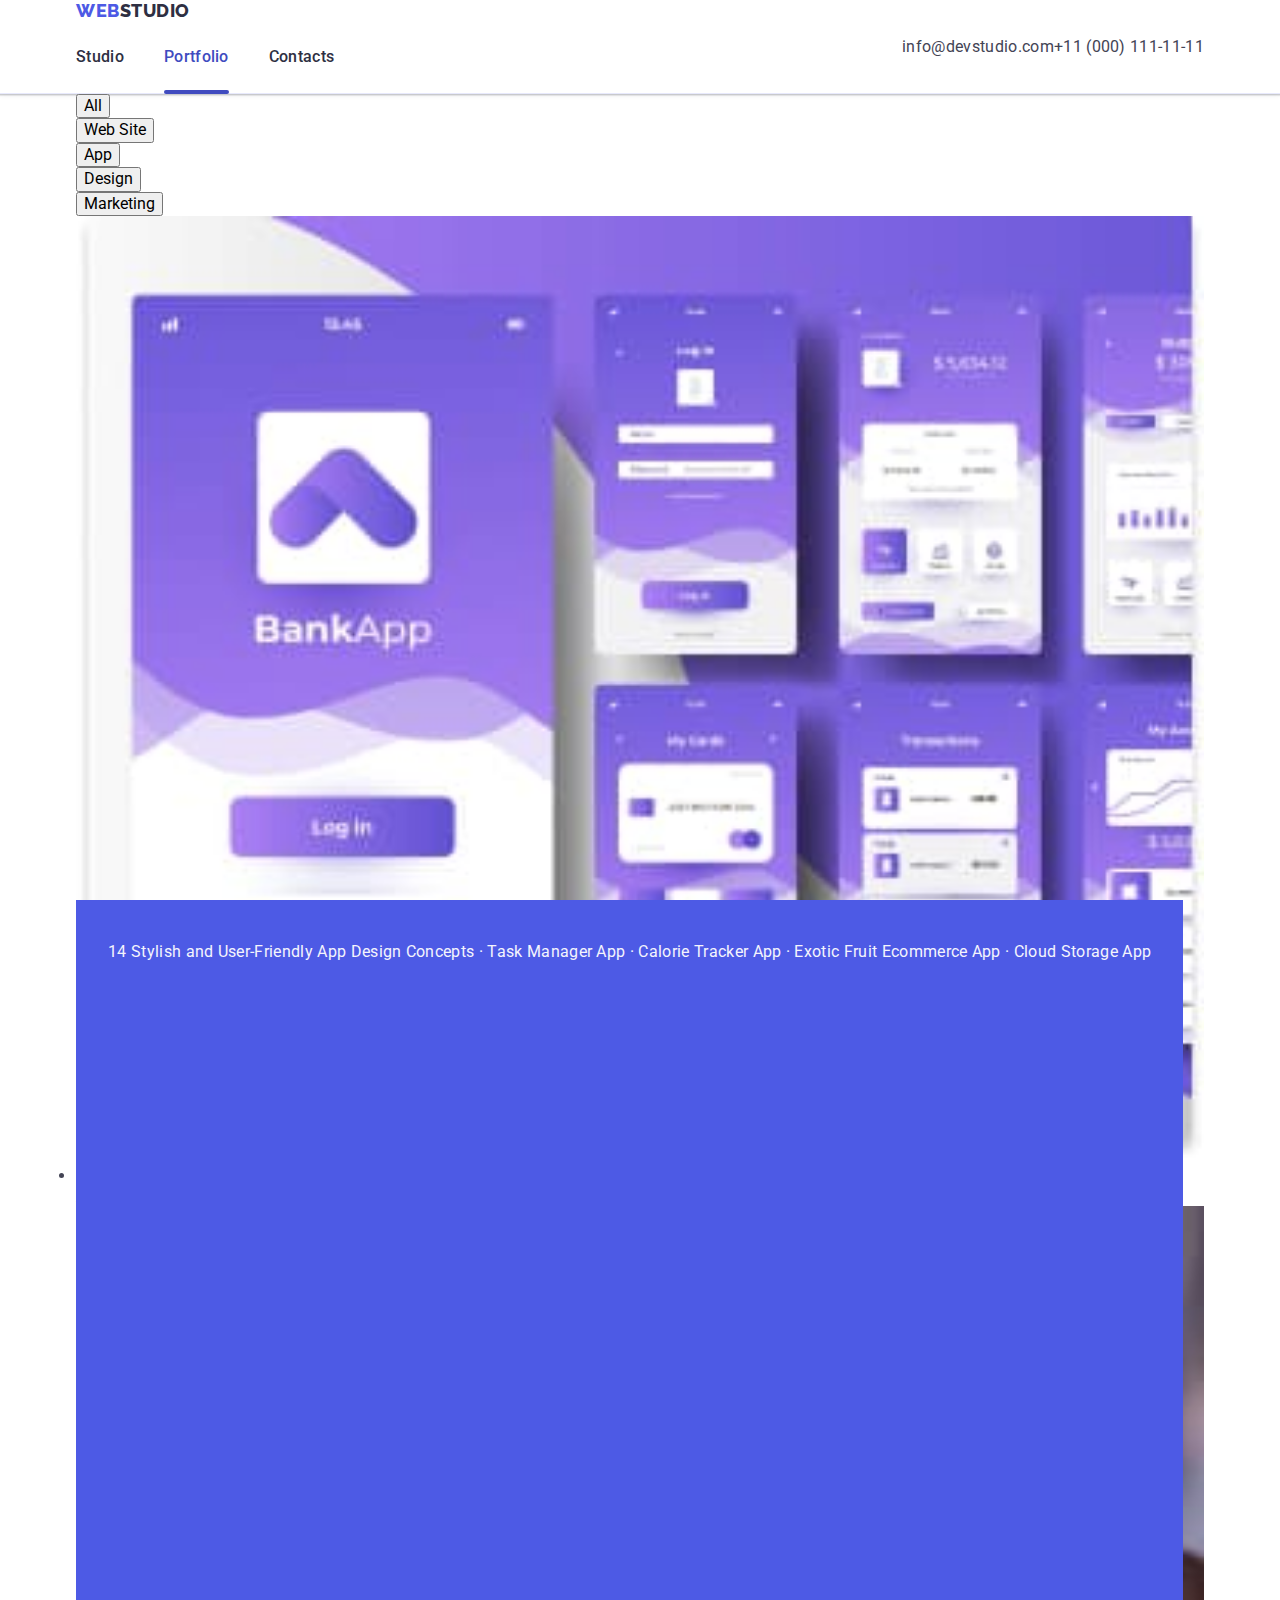
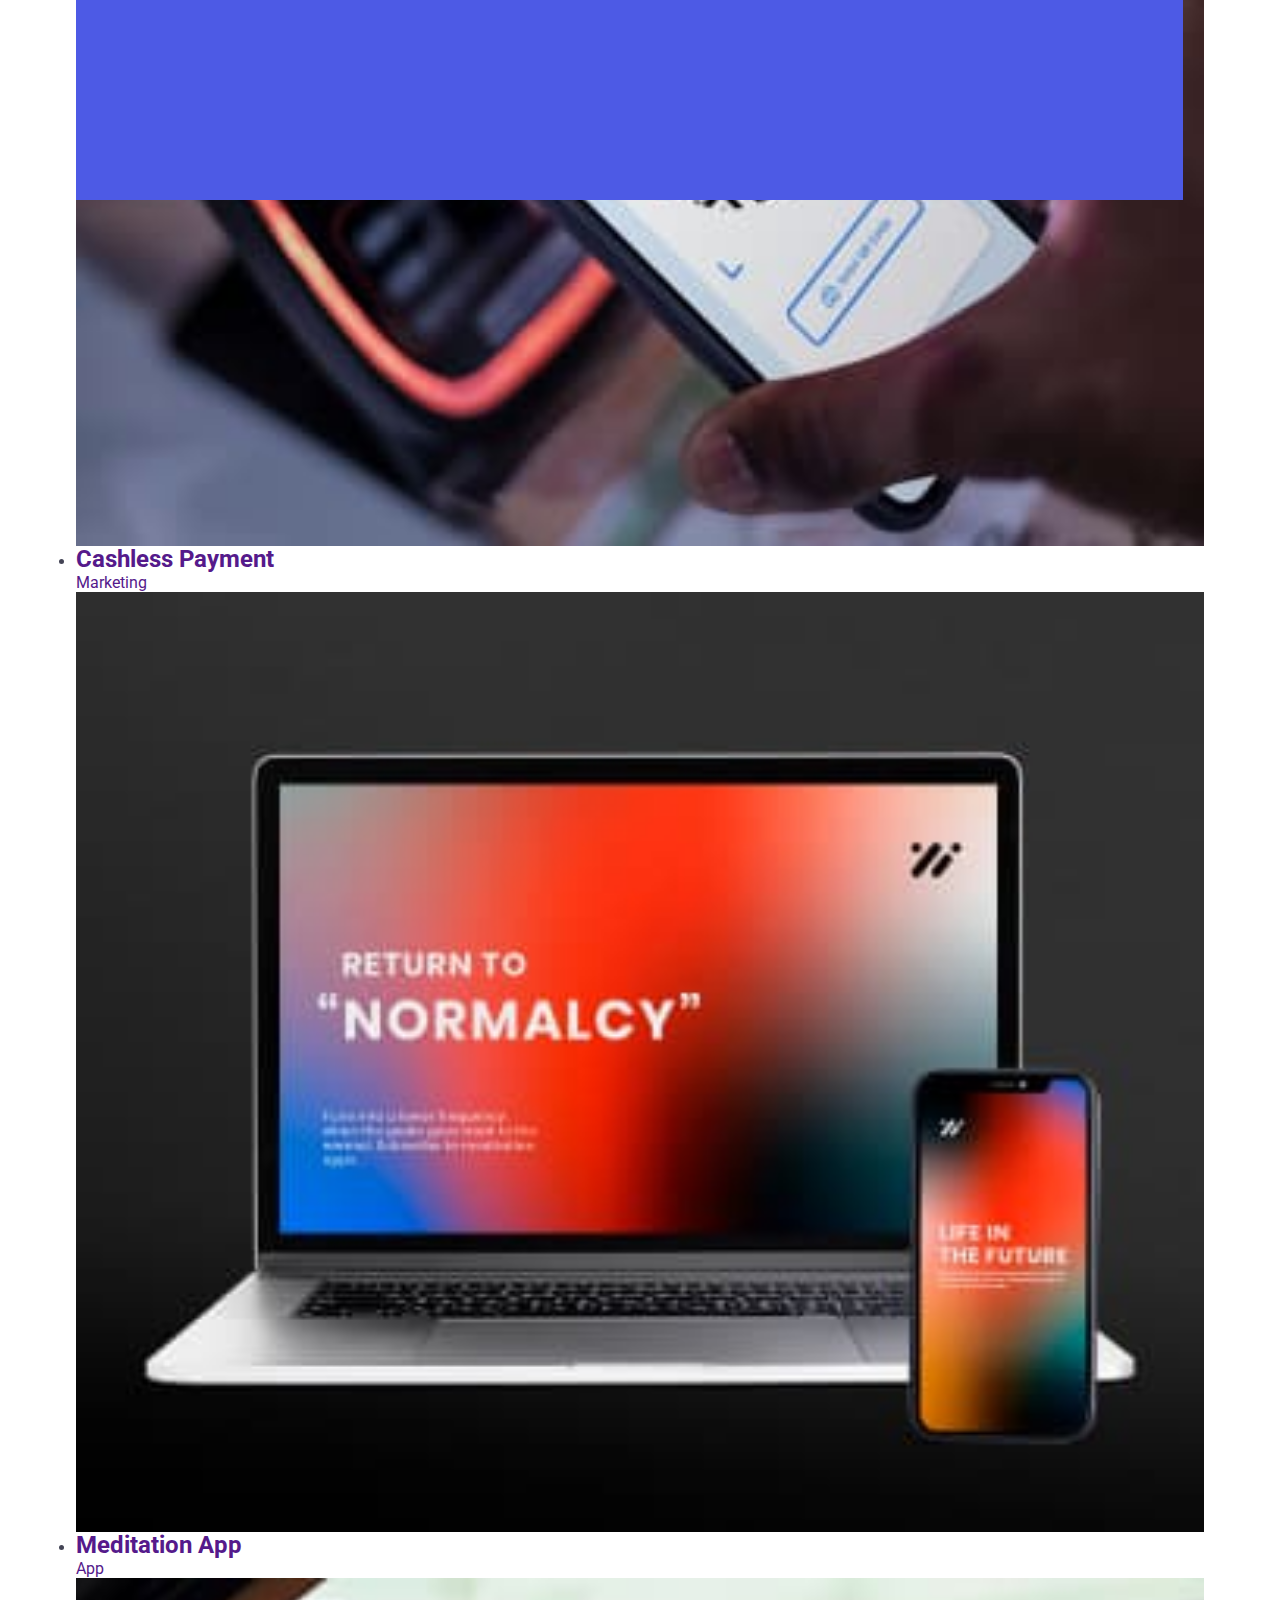
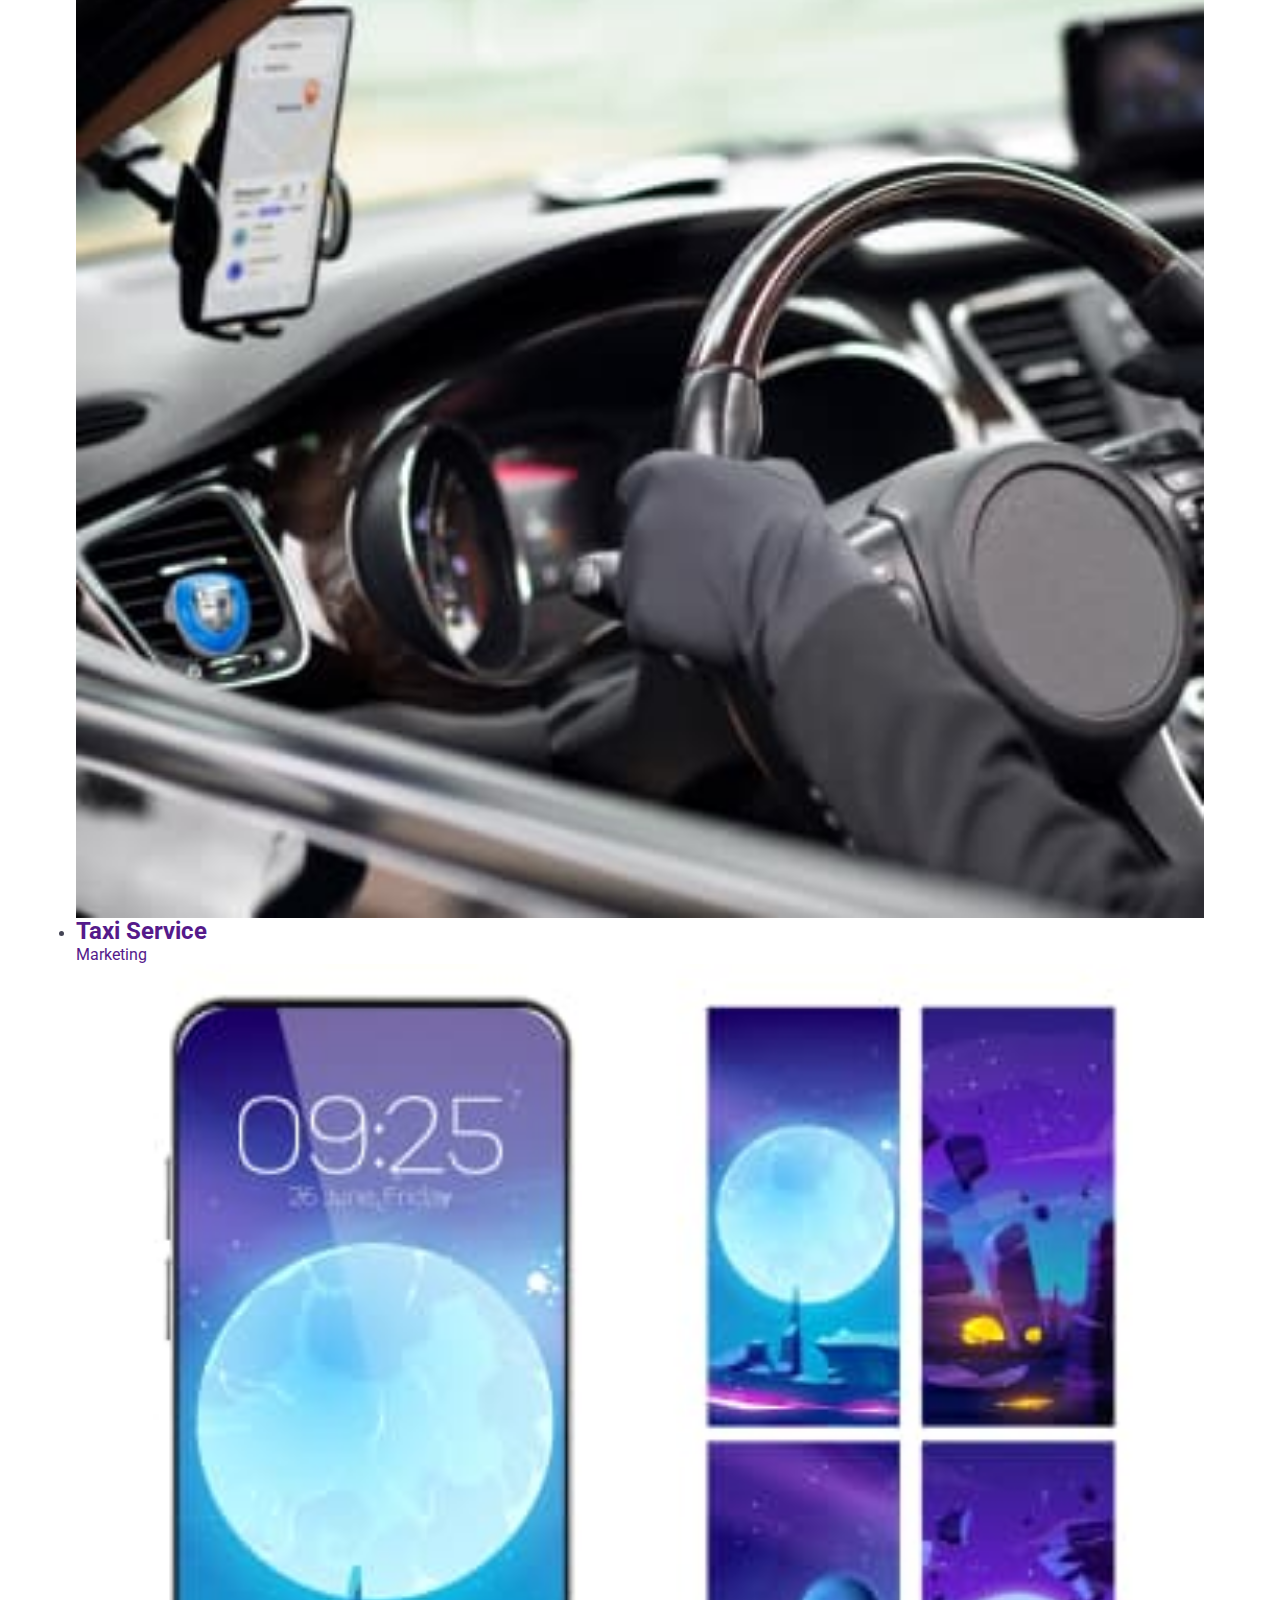
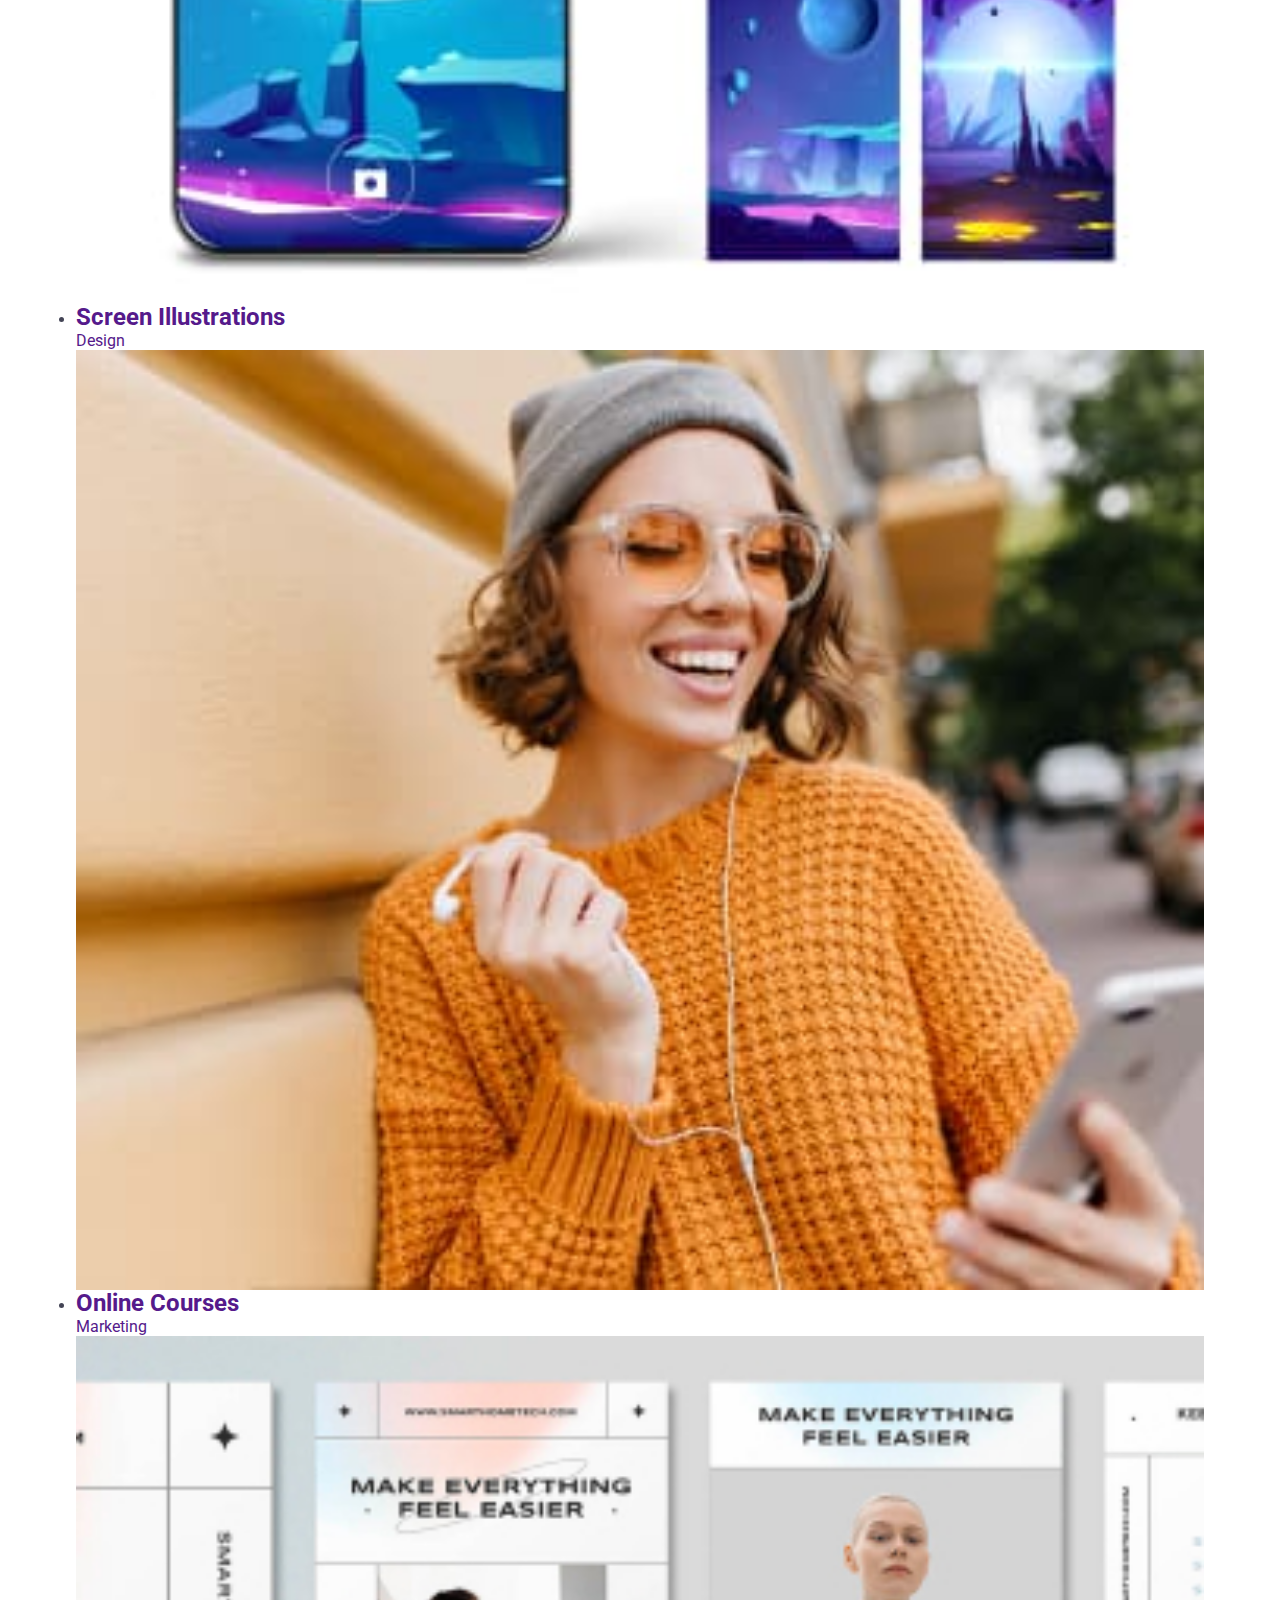
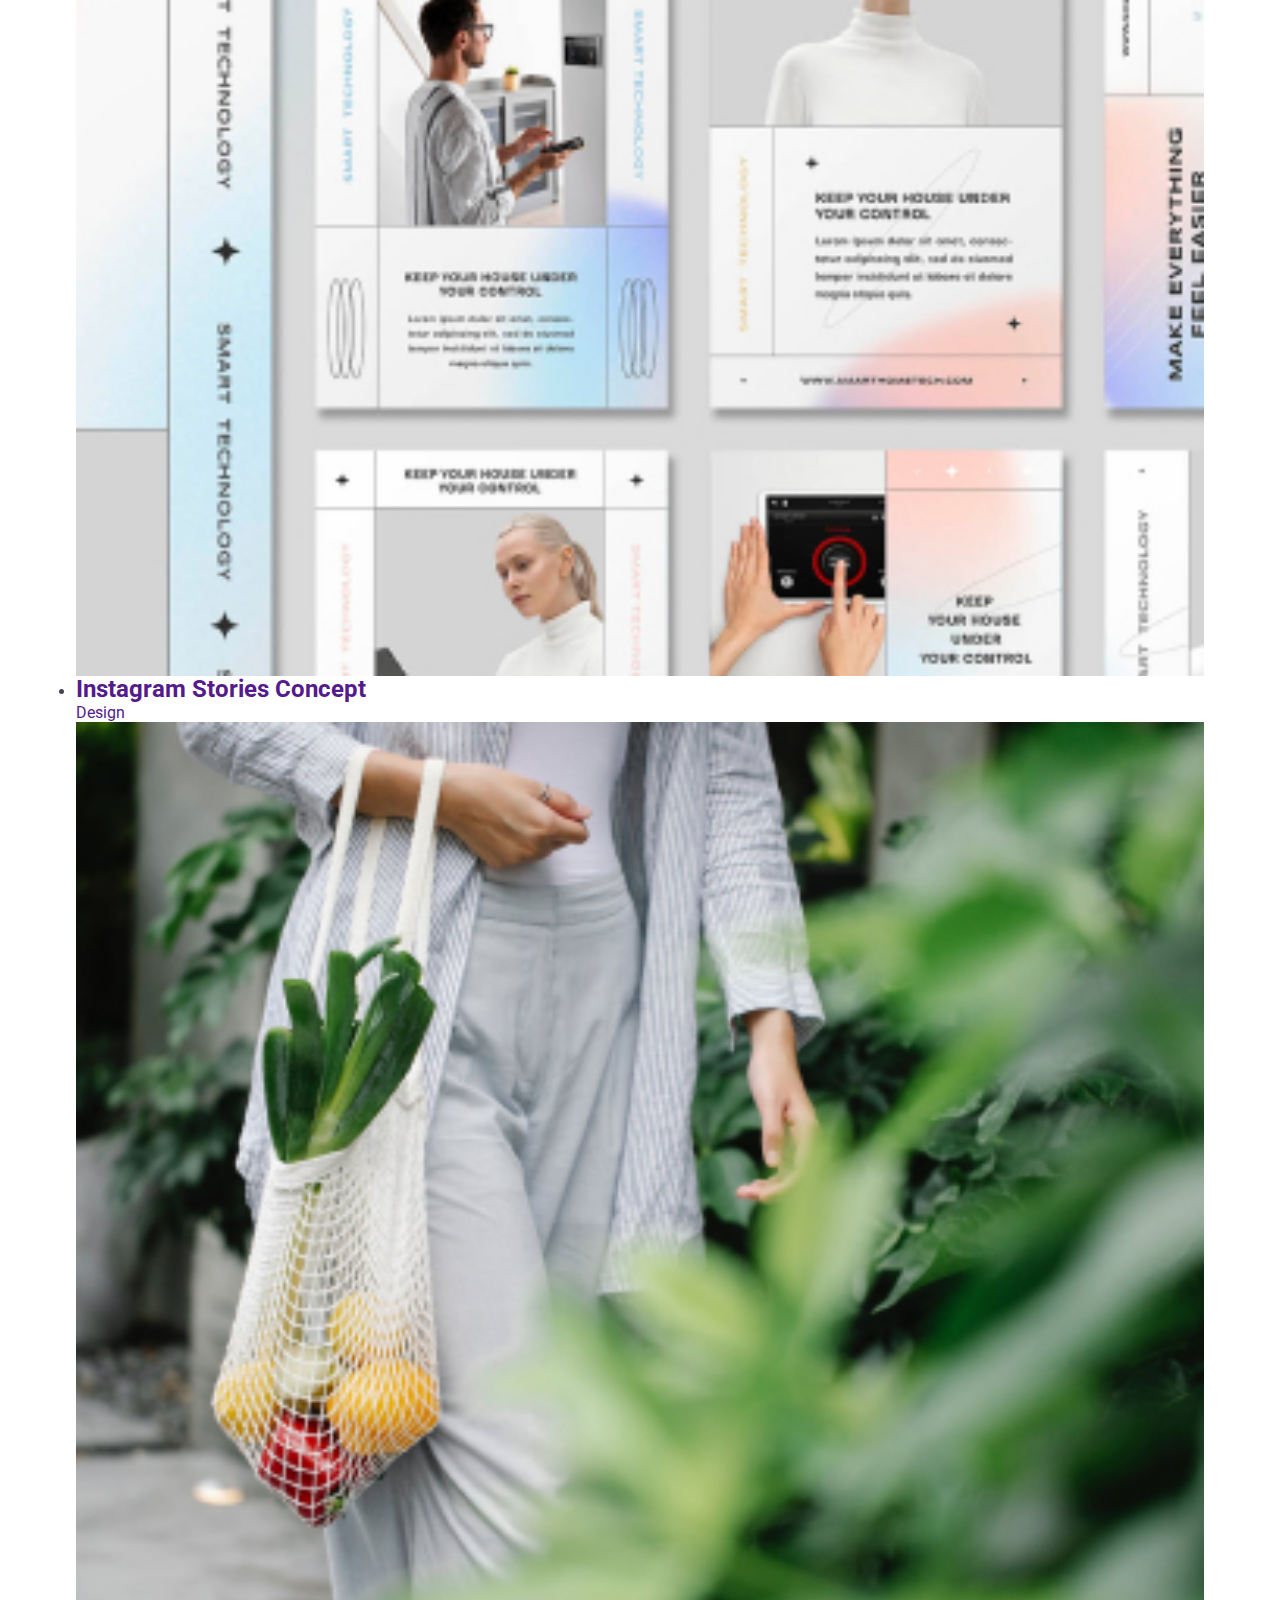
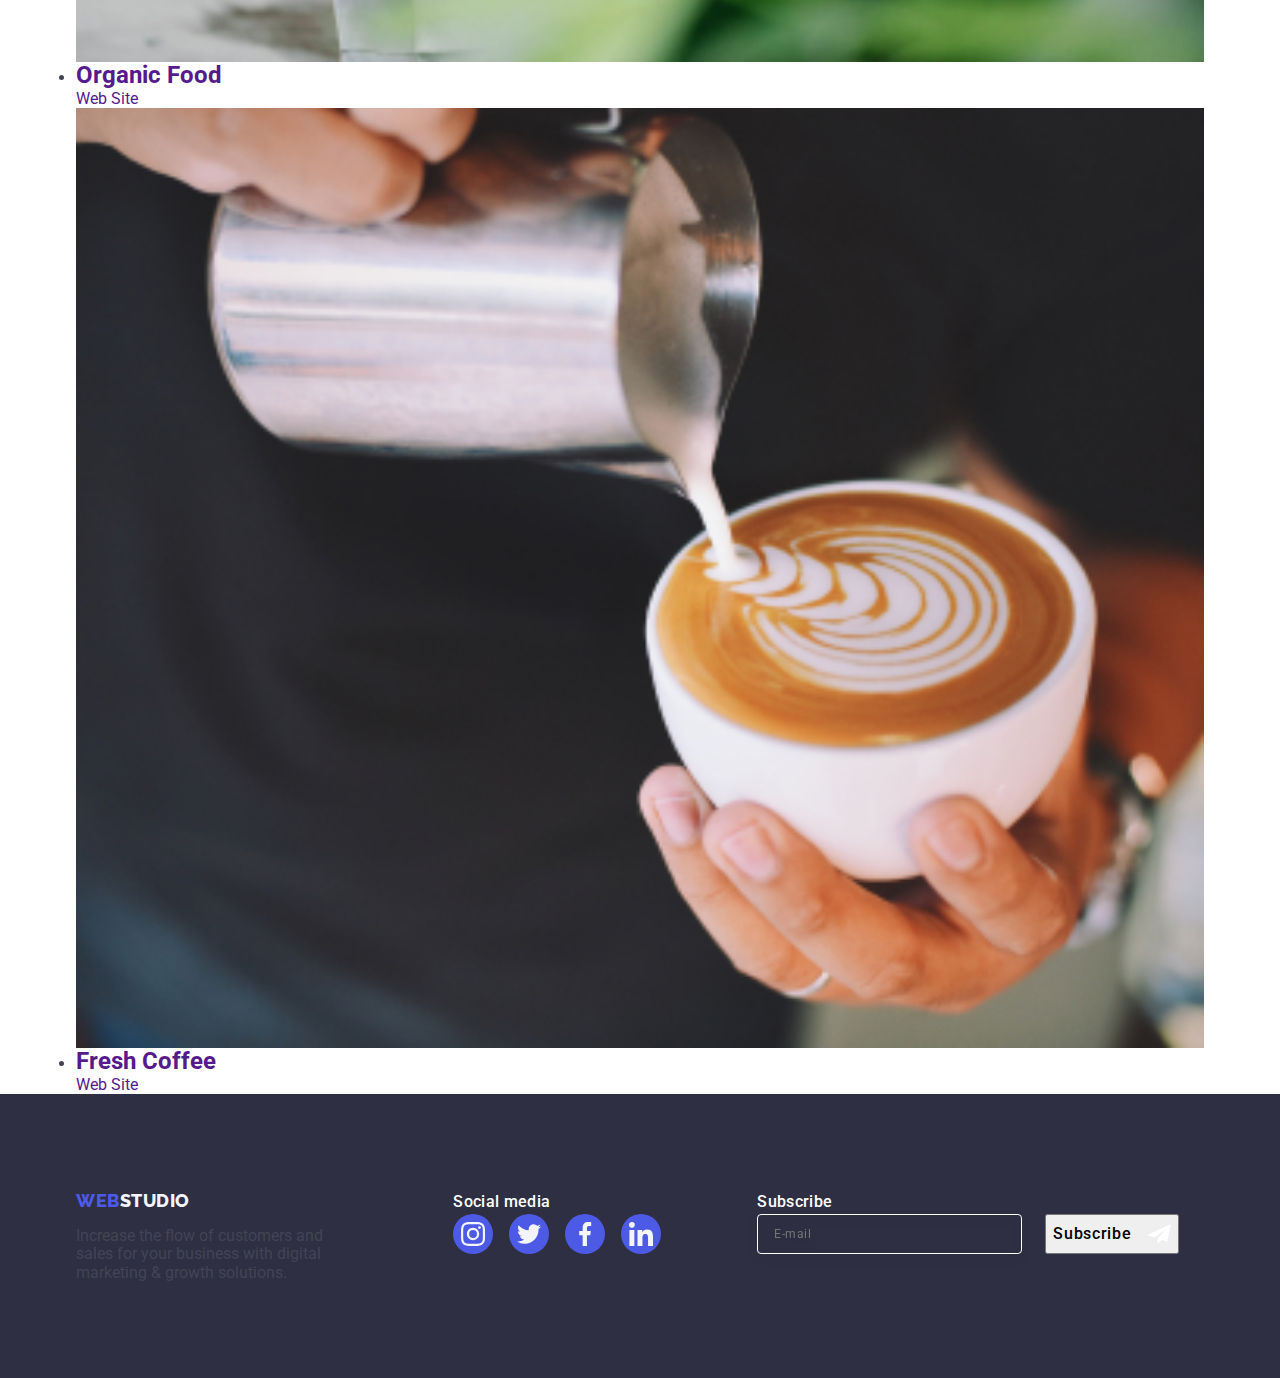
==== commit abe28f38: "port" ====
--- a/portfolio.html
+++ b/portfolio.html
@@ -4,482 +4,268 @@
     <meta charset="UTF-8" />
     <meta http-equiv="X-UA-Compatible" content="IE=edge" />
     <meta name="viewport" content="width=device-width, initial-scale=1.0" />
-    <title>Web Studio</title>
-    <link rel="preconnect" href="https://fonts.googleapis.com" />
-    <link rel="preconnect" href="https://fonts.gstatic.com" crossorigin />
-    <link
-      href="https://fonts.googleapis.com/css2?family=Raleway:wght@800&amp;family=Roboto:wght@400;500;700;900&amp;display=swap"
-      rel="stylesheet"
-    />
-
-    <link
-      rel="stylesheet"
-      href="https://cdnjs.cloudflare.com/ajax/libs/modern-normalize/2.0.0/modern-normalize.min.css"
-      integrity="sha512-4xo8blKMVCiXpTaLzQSLSw3KFOVPWhm/TRtuPVc4WG6kUgjH6J03IBuG7JZPkcWMxJ5huwaBpOpnwYElP/m6wg=="
-      crossorigin="anonymous"
-      referrerpolicy="no-referrer"
-    />
-    <link rel="stylesheet" href="./css/styles.css" />
-    <link
-      rel="stylesheet"
-      href="https://cdnjs.cloudflare.com/ajax/libs/animate.css/4.1.1/animate.min.css"
-    />
+    <title>Document</title>
+    <link rel="preconnect" href="https://fonts.googleapis.com">
+<link rel="preconnect" href="https://fonts.gstatic.com" crossorigin>
+<link href="https://fonts.googleapis.com/css2?family=Raleway:wght@800&amp;family=Roboto:wght@400;500;700;900&amp;display=swap" rel="stylesheet">
+
+
+    
+<link rel="stylesheet" href="https://cdn.jsdelivr.net/npm/modern-normalize@1.1.0/modern-normalize.min.css">
+<link rel="stylesheet" href="./css/styles.css">
   </head>
   <body>
     <header class="header">
       <div class="container header-container">
-        <!-- logo -->
-  
-        <nav class="nav">
-          <a  class="header-logo link" href="./index.html">Web<span class="header-logo-span">Studio</span></a>
-
-
-          <ul class="nav-list list">
-            <li class="nav-items">
-              <a class="nav-link header-link link" href="./index.html">Studio</a>
-            </li>
-            <li class="nav-items">
-              <a class="nav-link  link" href="./portfolio.html">Portfolio</a>
-            </li>
-            <li class="nav-items">
-              <a class="nav-link link" href="">Contacts</a>
-            </li>
-          </ul>
-        </nav>
-
-        <!-- Contacts -->
-        <address class="header-address">
-          <ul class="address-items list">
-            <li class="address-item">
-              <a class="address-link link" href="mailto:info@devstudio.com"
-                >info@devstudio.com</a
-              >
-            </li>
-            <li class="address-item">
-              <a class="address-link link" href="tel:+110001111111"
-                >+11 (000) 111-11-11</a
-              >
-            </li>
-          </ul>
-        </address>
-      </div>
-    </header>
-    <main class="main">
-      <!-- Portfolio -->
-      <section class="section-hero">
-        <div class="container hero-container">
-          <h1 class="hero-header">Effective Solutions for Your Business</h1>
-
-          <button class="header-button" type="button" data-modal-open>Order Service</button>
-        </div>
-      </section>
-
-      <!-- Gallery  -->
-      <section class="section-feature">
-        <div class="container container-svg">
-          <h2 class="visually-hidden">
-            Strategy, Punctuality, Diligence, Technologies
-          </h2>
-          <ul class="feature list">
-            <li class="feature-item list">
-              <div class="stratege-cont">
-                <svg class="strategy-icon" width="64" height="64">
-                  <use href="./images/icons.svg#icon-antenna-1"></use>
-                </svg>
-              </div>
-              <h3 class="feature-header">Strategy</h3>
-
-              <p class="feature-paragraf">
-                Our goal is to identify the business problem to walk away with
-                the perfect and creative solution.
-              </p>
-            </li>
-
-            <li class="feature-item list">
-              <div class="stratege-cont">
-                <svg class="strategy-icon" width="64" height="64">
-                  <use href="./images/icons.svg#icon-clock-1"></use>
-                </svg>
-              </div>
-              <h3 class="feature-header">Punctuality</h3>
-              <p class="feature-paragraf">
-                Bring the key message to the brand's audience for the best price
-                within the shortest possible time.
-              </p>
-            </li>
-            <li class="feature-item list">
-              <div class="stratege-cont">
-                <svg class="strategy-icon" width="64" height="64">
-                  <use href="./images/icons.svg#icon-diagram-1"></use>
-                </svg>
-              </div>
-              <h3 class="feature-header">Diligence</h3>
-              <p class="feature-paragraf">
-                Research and confirm brands that present the strongest digital
-                growth opportunities and minimize risk.
-              </p>
-            </li>
-            <li class="feature-item list">
-              <div class="stratege-cont">
-                <svg class="strategy-icon" width="64" height="64">
-                  <use href="./images/icons.svg#icon-astronaut-1"></use>
-                </svg>
-              </div>
-              <h3 class="feature-header">Technologies</h3>
-              <p class="feature-paragraf">
-                Design practice focused on digital experiences. We bring forth a
-                deep passion for problem-solving.
-              </p>
-            </li>
-          </ul>
-        </div>
-      </section>
-
-
-
-      <!-- About work -->
-      <section class="section-works">
-        <div class="container foto-container">
-          <h2 class="foto-title items-header">What are we doing</h2>
-          <ul class="works-item list">
-            <li class="works-communication">             
+      <!-- logo -->
+
+      <nav class="nav">
+        <a  class="header-logo link" href="./index.html">Web<span class="header-logo-span">Studio</span></a>
+
+        <ul class="nav-list list">
+          <li class="nav-items">
+            <a class="nav-link link" href="./index.html">Studio</a>
+          </li>
+          <li class="nav-items">
+            <a class="nav-link header-link link" href="./portfolio.html">Portfolio</a>
+          </li>
+          <li class="nav-items">
+            <a class="nav-link link" href="">Contacts</a>
+          </li>
+        </ul>
+      </nav>
+
+      <!-- Contacts -->
+      <address class="header-address">
+        <ul class="address-items list">
+          <li class="address-item">
+            <a class="address-link link" href="mailto:info@devstudio.com"
+              >info@devstudio.com</a
+            >
+          </li>
+          <li class="address-item">
+            <a class="address-link link" href="tel:+110001111111"
+              >+11 (000) 111-11-11</a
+            >
+          </li>
+        </ul>
+      </address>
+    </div>
+  </header>
+  <main class="main">
+      <section class="filter">
+        <div class="container">
+        <!-- Portfolio -->
+
+        <h1 class="visually-hidden">All, Web Site, App, Design, Marketing</h1>
+<ul class="filter-button list">
+        <li class="filter-item"><button class="button-clasik" type="button">All</button></li>
+
+        <li class="filter-item"><button class="button-clasik" type="button">Web Site</button></li>
+
+        <li class="filter-item"><button class="button-clasik" type="button">App</button></li>
+
+        <li class="filter-item"><button class="button-clasik" type="button">Design</button></li>
+
+        <li class="filter-item"><button class="button-clasik" type="button">Marketing</button></li>
+      </ul>
+        <!-- Portfolio list -->
+
+        <ul class="benefits-list">
+          <li class="benefits">
+            <a class="gallery-link-link link" href="">
+              <div class="gallery-cover">
               <img
+                src="./images/img-8.jpg"
+                alt="Banking"
                 width="360"
                 height="300"
-                src="./images/img-1.jpg"
-                alt="computer"
               />
-            </li>
-            <li class="works-communication">
+              <p class="gallery-foto-cover">
+                14 Stylish and User-Friendly App Design Concepts · Task
+                Manager App · Calorie Tracker App · Exotic Fruit Ecommerce
+                App · Cloud Storage App
+              </p>
+            </div>
+      <div class="image-name-name">
+              <h2 class="servises-name">Banking App Interface Concept</h2>
+              <p class="portfolio-desk">App</p>
+              </div>
+            </a>
+          </li>
+          <li class="benefits">
+            <a class="gallery-link-link link" href="">
+              <div class="gallery-cover">
               <img
+                src="./images/img-9.jpg"
+                alt="Cashless Payment"
                 width="360"
                 height="300"
-                src="./images/img-2.jpg"
-                alt="phone"
               />
-            </li>
-            <li class="works-communication">
+              <p class="gallery-foto-cover">
+                14 Stylish and User-Friendly App Design Concepts · Task
+                Manager App · Calorie Tracker App · Exotic Fruit Ecommerce
+                App · Cloud Storage App
+              </p>
+            </div>
+              <div class="image-name-name">
+              <h2 class="servises-name">Cashless Payment</h2>
+              <p class="portfolio-desk">Marketing</p>
+            </div>
+            </a>
+          </li>
+          <li class="benefits">
+            <a class="gallery-link-link link" href="">
+              <div class="gallery-cover">
               <img
+                src="./images/img-10.jpg"
+                alt="computer and phone"
                 width="360"
                 height="300"
-                src="./images/img-3.jpg"
-                alt="phone and laptop"
               />
-            </li>
-          </ul>
-        </div>
-      </section>
-
-      
-      <!-- Our team sec 4-->
-      <section class="section-team">
-        <div class="container team-container">
-          <h2 class="item-header">Our Team</h2>
-          <ul class="crew-list list">
-            <li class="crew-item list">
+              <p class="gallery-foto-cover">
+                14 Stylish and User-Friendly App Design Concepts · Task
+                Manager App · Calorie Tracker App · Exotic Fruit Ecommerce
+                App · Cloud Storage App
+              </p>
+            </div>
+              <div class="image-name-name">
+              <h2 class="servises-name">Meditation App</h2>
+              <p class="portfolio-desk">App</p>
+            </div>
+            </a>
+          </li>
+          <li class="benefits">
+            <a class="gallery-link-link link" href="">
+              <div class="gallery-cover">
               <img
-                src="./images/img-4.jpg"
-                alt="Mark's photo"
-                width="264"
-                height="260"
+                src="./images/img-11.jpg"
+                alt="Taxi Service"
+                width="360"
+                height="300"
               />
-              <div class="image-name">
-                <h3 class="crew-name">Mark Guerrero</h3>
-                <p class="crew-work item-text">Product Designer</p>
-                <ul class="team-soc-list list">
-                  <li class="team-soc-item">
-                    <a
-                      href=""
-                      class="team-soc-link link"
-                      target="_blank"
-                      rel="noopener noreferrer"
-                    >
-                      <svg class="team-soc-icon" width="16" height="16">
-                        <use href="./images/icons-social.svg#icon-instagram-2"></use>
-                      </svg>
-                    </a>
-                  </li>
-                  <li class="team-soc-item">
-                    <a
-                      href=""
-                      class="team-soc-link link"
-                      target="_blank"
-                      rel="noopener noreferrer"
-                    >
-                    <svg class="team-soc-icon" width="16" height="16">
-                      <use href="./images/icons-social.svg#icon-twitter-1"></use>
-                    </svg>
-                  </a>
-                  </li>
-                  <li class="team-soc-item">
-                    <a
-                      href=""
-                      class="team-soc-link link"
-                      target="_blank"
-                      rel="noopener noreferrer"
-                    >
-                    <svg class="team-soc-icon" width="16" height="16">
-                      <use href="./images/icons-social.svg#icon-facebook-1"></use>
-                    </svg>
-                  </a>
-                  </li>
-                  <li class="team-soc-item">
-                    <a
-                      href=""
-                      class="team-soc-link link"
-                      target="_blank"
-                      rel="noopener noreferrer"
-                    >
-                    <svg class="team-soc-icon" width="16" height="16">
-                      <use href="./images/icons-social.svg#icon-linkedin-1"></use>
-                    </svg>
-                  </a>
-                  </li>
-                </ul>
-              </div>
-            </li>
-            <li class="crew-item list">
-              <img
-                src="./images/img-5.jpg"
-                alt="Tom's photo"
-                width="264"
-                height="260"
-              />
-              <div class="image-name">
-                <h3 class="crew-name">Tom Ford</h3>
-                <p class="crew-work">Frontend Developer</p>
-                <ul class="team-soc-list list">
-                  <li class="team-soc-item">
-                    <a
-                      href=""
-                      class="team-soc-link link"
-                      target="_blank"
-                      rel="noopener noreferrer"
-                    >
-                    <svg class="team-soc-icon" width="16" height="16">
-                      <use href="./images/icons-social.svg#icon-instagram-2"></use>
-                    </svg>
-                  </a>
-                  </li>
-                  <li class="team-soc-item">
-                    <a
-                      href=""
-                      class="team-soc-link link"
-                      target="_blank"
-                      rel="noopener noreferrer"
-                    >
-                    <svg class="team-soc-icon" width="16" height="16">
-                      <use href="./images/icons-social.svg#icon-twitter-1"></use>
-                    </svg>
-                  </a>
-                  </li>
-                  <li class="team-soc-item">
-                    <a
-                      href=""
-                      class="team-soc-link link"
-                      target="_blank"
-                      rel="noopener noreferrer"
-                    >
-                    <svg class="team-soc-icon" width="16" height="16">
-                      <use href="./images/icons-social.svg#icon-facebook-1"></use>
-                    </svg>
-                  </a>
-                  </li>
-                  <li class="team-soc-item">
-                    <a
-                      href=""
-                      class="team-soc-link link"
-                      target="_blank"
-                      rel="noopener noreferrer"
-                    >
-                    <svg class="team-soc-icon" width="16" height="16">
-                      <use href="./images/icons-social.svg#icon-linkedin-1"></use>
-                    </svg>
-                  </a>
-                  </li>
-                </ul>
-              </div>
-            </li>
-            <li class="crew-item list">
-              <img
-                src="./images/img-6.jpg"
-                alt="Camila's photo"
-                width="264"
-                height="260"
-              />
-              <div class="image-name">
-                <h3 class="crew-name">Camila Garcia</h3>
-                <p class="crew-work">Marketing</p>
-                <ul class="team-soc-list list">
-                  <li class="team-soc-item">
-                    <a
-                      href=""
-                      class="team-soc-link link"
-                      target="_blank"
-                      rel="noopener noreferrer"
-                    >
-                    <svg class="team-soc-icon" width="16" height="16">
-                      <use href="./images/icons-social.svg#icon-instagram-2"></use>
-                    </svg>
-                  </a>
-                  </li>
-                  <li class="team-soc-item">
-                    <a
-                      href=""
-                      class="team-soc-link link"
-                      target="_blank"
-                      rel="noopener noreferrer"
-                    >
-                    <svg class="team-soc-icon" width="16" height="16">
-                      <use href="./images/icons-social.svg#icon-twitter-1"></use>
-                    </svg>
-                  </a>
-                  </li>
-                  <li class="team-soc-item">
-                    <a
-                      href=""
-                      class="team-soc-link link"
-                      target="_blank"
-                      rel="noopener noreferrer"
-                    >
-                    <svg class="team-soc-icon" width="16" height="16">
-                      <use href="./images/icons-social.svg#icon-facebook-1"></use>
-                    </svg>
-                  </a>
-                  </li>
-                  <li class="team-soc-item">
-                    <a
-                      href=""
-                      class="team-soc-link link"
-                      target="_blank"
-                      rel="noopener noreferrer"
-                    >
-                    <svg class="team-soc-icon" width="16" height="16">
-                      <use href="./images/icons-social.svg#icon-linkedin-1"></use>
-                    </svg>
-                  </a>
-                  </li>
-                </ul>
-              </div>
-            </li>
-            <li class="crew-item list">
-              <img
-                src="./images/img-7.jpg"
-                alt="Daniel's photo"
-                width="264"
-                height="260"
-              />
-              <div class="image-name">
-                <h3 class="crew-name">Daniel Wilson</h3>
-                <p class="crew-work">UI Designer</p>
-                <ul class="team-soc-list list">
-                  <li class="team-soc-item">
-                    <a
-                      href=""
-                      class="team-soc-link link"
-                      target="_blank"
-                      rel="noopener noreferrer"
-                    >
-                    <svg class="team-soc-icon" width="16" height="16">
-                      <use href="./images/icons-social.svg#icon-instagram-2"></use>
-                    </svg>
-                  </a>
-                  </li>
-                  <li class="team-soc-item">
-                    <a
-                      href=""
-                      class="team-soc-link link"
-                      target="_blank"
-                      rel="noopener noreferrer"
-                    >
-                    <svg class="team-soc-icon" width="16" height="16">
-                      <use href="./images/icons-social.svg#icon-twitter-1"></use>
-                    </svg>
-                  </a>
-                  </li>
-                  <li class="team-soc-item">
-                    <a
-                      href=""
-                      class="team-soc-link link"
-                      target="_blank"
-                      rel="noopener noreferrer"
-                    >
-                    <svg class="team-soc-icon" width="16" height="16">
-                      <use href="./images/icons-social.svg#icon-facebook-1"></use>
-                    </svg>
-                  </a>
-                  </li>
-                  <li class="team-soc-item">
-                    <a
-                      href=""
-                      class="team-soc-link link"
-                      target="_blank"
-                      rel="noopener noreferrer"
-                    >
-                    <svg class="team-soc-icon" width="16" height="16">
-                      <use href="./images/icons-social.svg#icon-linkedin-1"></use>
-                    </svg>
-                  </a>
-                  </li>
-                </ul>
-              </div>
-            </li>
-          </ul>
-        </div>
+              <p class="gallery-foto-cover">
+                14 Stylish and User-Friendly App Design Concepts · Task
+                Manager App · Calorie Tracker App · Exotic Fruit Ecommerce
+                App · Cloud Storage App
+              </p>
+            </div>
+              <div class="image-name-name">
+              <h2 class="servises-name">Taxi Service</h2>
+              <p class="portfolio-desk">Marketing</p>
+            </div>
+            </a>
+          </li>
+          <li class="benefits">
+            <a class="gallery-link-link link" href="">
+              <div class="gallery-cover">
+            <img
+              src="./images/img-12.jpg"
+              alt="Screen phone"
+              width="360"
+              height="300"
+            />
+            <p class="gallery-foto-cover">
+              14 Stylish and User-Friendly App Design Concepts · Task
+              Manager App · Calorie Tracker App · Exotic Fruit Ecommerce
+              App · Cloud Storage App
+            </p>
+          </div>
+            <div class="image-name-name">
+            <h2 class="servises-name">Screen Illustrations</h2>
+            <p class="portfolio-desk">Design</p>
+          </div>  
+          </a>
+          </li>
+          <li class="benefits">
+            <a class="gallery-link-link link" href="">
+              <div class="gallery-cover">
+            <img
+              src="./images/img-13.jpg"
+              alt="Online Courses"
+              width="360"
+              height="300"
+            />
+            <p class="gallery-foto-cover">
+              14 Stylish and User-Friendly App Design Concepts · Task
+              Manager App · Calorie Tracker App · Exotic Fruit Ecommerce
+              App · Cloud Storage App
+            </p>
+          </div>
+            <div class="image-name-name">
+            <h2 class="servises-name">Online Courses</h2>
+            <p class="portfolio-desk">Marketing</p>
+          </div>
+          </a>
+          </li>
+          <li class="benefits">
+            <a class="gallery-link-link link" href="">
+              <div class="gallery-cover">
+            <img
+              src="./images/img-14.jpg"
+              alt="Instagram Stories Concept"
+              width="360"
+              height="300"
+            />
+            <p class="gallery-foto-cover">
+              14 Stylish and User-Friendly App Design Concepts · Task
+              Manager App · Calorie Tracker App · Exotic Fruit Ecommerce
+              App · Cloud Storage App
+            </p>
+          </div>
+            <div class="image-name-name">
+            <h2 class="servises-name">Instagram Stories Concept</h2>
+            <p class="portfolio-desk">Design</p>
+          </div>
+          </a>
+          </li>
+          <li class="benefits">
+            <a class="gallery-link-link link" href="">
+              <div class="gallery-cover">
+            <img
+              src="./images/img-15.jpg"
+              alt="Organic Food"
+              width="360"
+              height="300"
+            />
+            <p class="gallery-foto-cover">
+              14 Stylish and User-Friendly App Design Concepts · Task
+              Manager App · Calorie Tracker App · Exotic Fruit Ecommerce
+              App · Cloud Storage App
+            </p>
+          </div>
+            <div class="image-name-name">
+            <h2 class="servises-name">Organic Food</h2>
+            <p class="portfolio-desk">Web Site</p>
+          </div>
+          </a>
+          </li>
+          <li class="benefits">
+            <a class="gallery-link-link link" href="">
+              <div class="gallery-cover">
+            <img
+              src="./images/img-16.jpg"
+              alt="Fresh Coffee"
+              width="360"
+              height="300"
+            />
+            <p class="gallery-foto-cover">
+              14 Stylish and User-Friendly App Design Concepts · Task
+              Manager App · Calorie Tracker App · Exotic Fruit Ecommerce
+              App · Cloud Storage App
+            </p>
+          </div>
+            <div class="image-name-name">
+            <h2 class="servises-name">Fresh Coffee</h2>
+            <p class="portfolio-desk">Web Site</p>
+          </div>
+        </a>
+          </li>
+        </ul>
+      </div>
       </section>
       
-      <section class="test">
-        <div class="container">
-          <h2 class="test-m section-text">Customers</h2>
-          <ul class="test-list list">
-            <li class="test-item">
-              <a href="" class="test-link link">
-                <svg class="test-icon" width="104" height="56">
-                  <use href="./images/icons-media.svg#icon-Logo-1"></use>
-                </svg>
-              </a>
-            </li>
-            <li class="test-item">
-              <a href="" class="test-link link">
-                <svg class="test-icon" width="104" height="56">
-                  <use href="./images/icons-media.svg#icon-Logo-2"></use>
-                </svg>
-              </a>
-            </li>
-            <li class="test-item">
-              <a href="" class="test-link link">
-                <svg class="test-icon" width="104" height="56">
-                  <use href="./images/icons-media.svg#icon-Logo-3"></use>
-                </svg>
-              </a>
-            </li>
-            <li class="test-item">
-              <a href="" class="test-link link">
-                <svg class="test-icon" width="104" height="56">
-                  <use href="./images/icons-media.svg#icon-Logo-4"></use>
-                </svg>
-              </a>
-            </li>
-            <li class="test-item">
-              <a href="" class="test-link link">
-                <svg class="test-icon" width="104" height="56">
-                  <use href="./images/icons-media.svg#icon-Logo-5"></use>
-                </svg>
-              </a>
-            </li>
-            <li class="test-item">
-              <a href="" class="test-link link">
-                <svg class="test-icon" width="104" height="56">
-                  <use href="./images/icons-media.svg#icon-Logo-6"></use>
-                </svg>
-              </a>
-            </li>
-          </ul>
-        </div>
-      </section>
     </main>
-
-    
     <footer class="footer">
       <div class="container footer-container">
         <div class="footer-div">
@@ -566,97 +352,5 @@
       </div>
       </div>
     </footer>
-    <div class="backdrop is-hidden" data-modal>
-      <div class="modal">
-        <button type="button" class="modal-close" data-modal-close>
-          <svg class="modal-soc-icon" width="8" height="8">
-            <use href="./images/close-modal.svg#icon-close-modal"></use>
-          </svg>
-        </button>
-        <p class="modal-title">Leave your contacts and we will call you back</p>
-        <form action="#" class="modal-form">
-          <div class="modal-field">
-            <label for="user-name" class="input-label">Name</label>
-            <div class="input-wrap">
-              <input
-                type="text"
-                class="modal-input"
-                name="user-name"
-                id="user-name"
-                placeholder=""
-                required
-              />
-              <svg class="modal-icon" width="18" height="24">
-                <use href="./images/icons-person.svg#icon-person"></use>
-              </svg>
-            </div>
-          </div>
-          <div class="modal-field">
-            <label for="user-phone" class="input-label">Phone</label>
-            <div class="input-wrap">
-              <input
-                type="text"
-                class="modal-input"
-                name="user-phone"
-                id="user-phone"
-                placeholder=""
-                required
-              />
-              <svg class="modal-icon" width="18" height="24">
-                <use href="./images/icons-person.svg#icon-phone"></use>
-              </svg>
-            </div>
-          </div>
-          <div class="modal-field">
-            <label for="user-email" class="input-label">Email</label>
-            <div class="input-wrap">
-              <input
-                type="text"
-                class="modal-input"
-                name="user-email"
-                id="user-email"
-                placeholder=""
-                required
-              />
-              <svg class="modal-icon" width="18" height="24">
-                <use href="./images/icons-person.svg#icon-email"></use>
-              </svg>
-            </div>
-          </div>
-
-          <div class="modal-field-text">
-            <label for="user-comment" class="input-label">Comment</label>
-            <textarea
-              name="user-comment"
-              id="user-comment"
-              class="modal-comment modal-input"
-              placeholder="Text input"
-            ></textarea>
-          </div>
-
-          <div class="modal-field-check">
-            <input
-              type="checkbox"
-              id="user-privacy"
-              name="user-privacy"
-              value="true"
-              class="modal-check visually-hidden"
-            />
-            <label for="user-privacy" class="check-text">
-              <span class="span-privace">
-                <svg class="check-icon" width="10" height="8">
-                  <use href="./images/icons-person.svg#icon-check"></use>
-                </svg>
-              </span>
-              I accept the terms and conditions of the
-              <a href="" class="check-link">Privacy Policy</a>
-            </label>
-          </div>
-
-          <button type="submit" class="send btn">Send</button>
-        </form> 
-      </div>
-    </div>
-  <script src="./js/modal.js"></script>
   </body>
 </html>
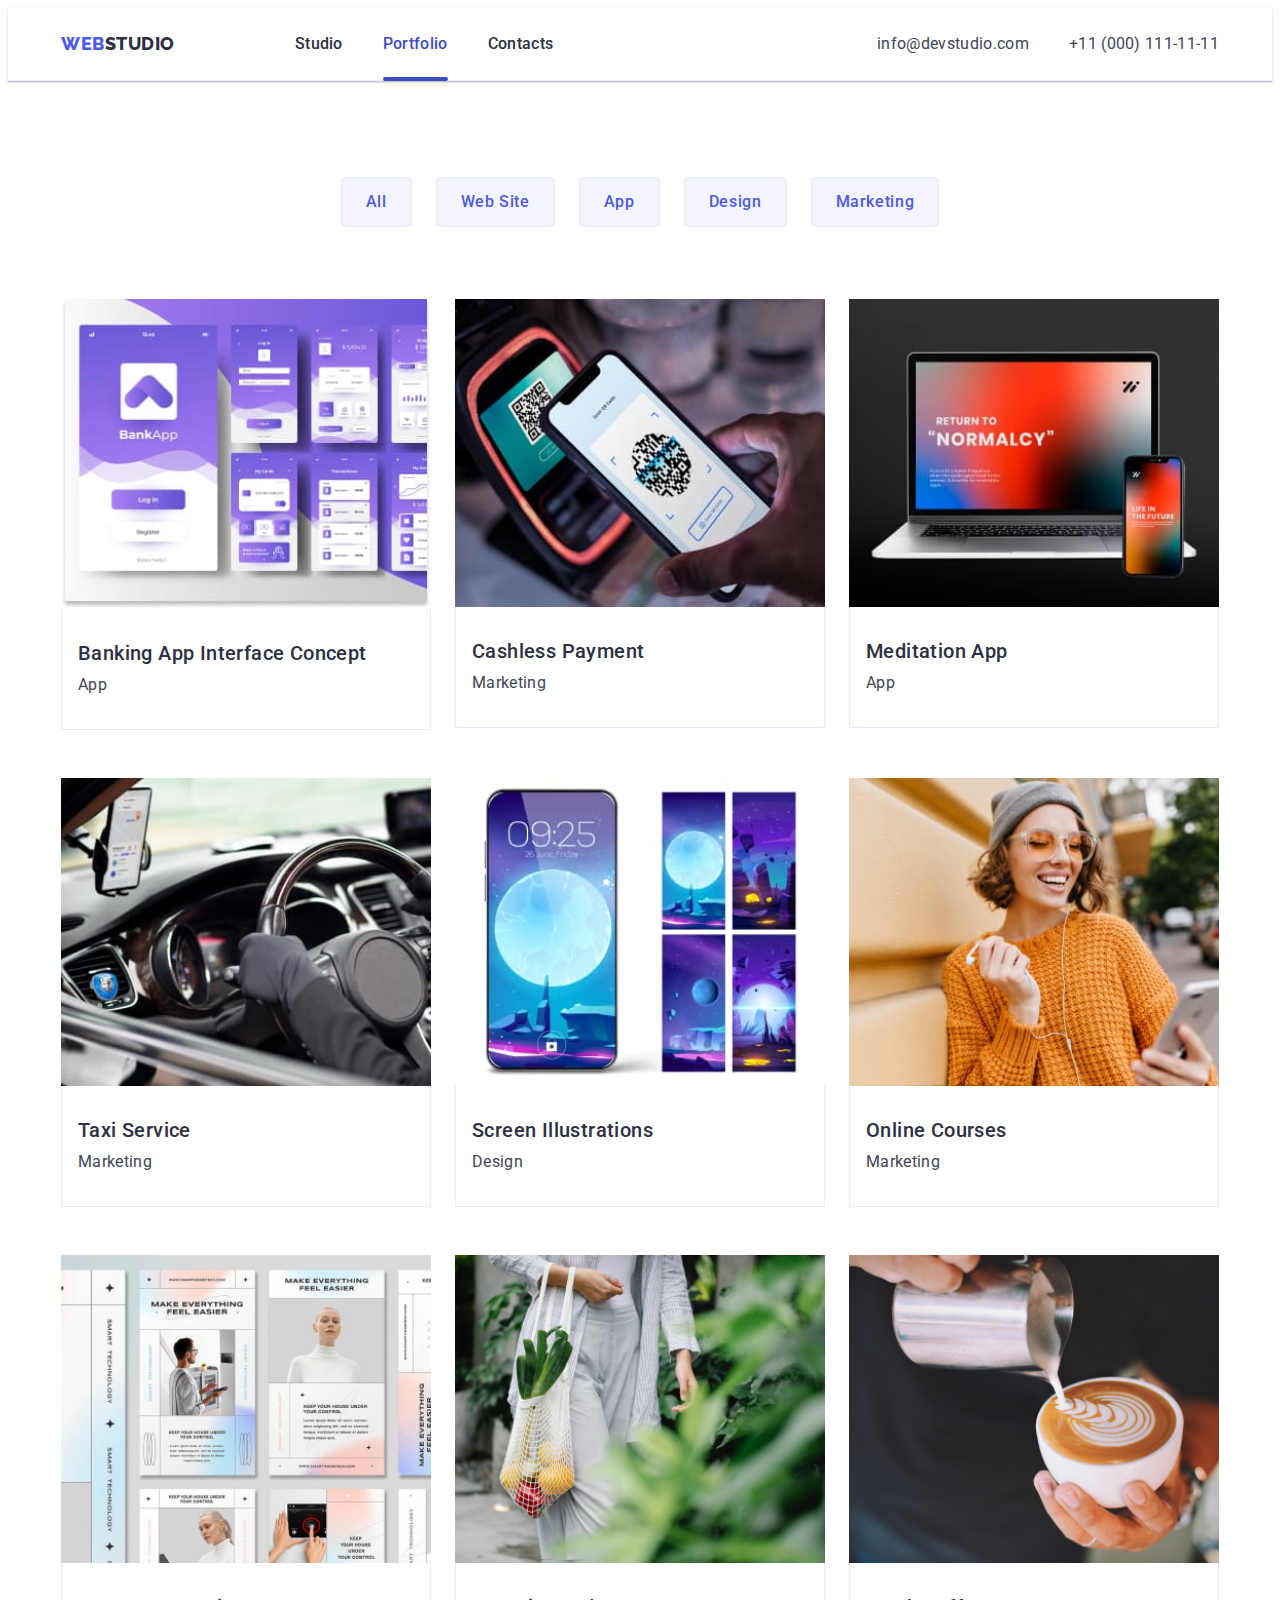
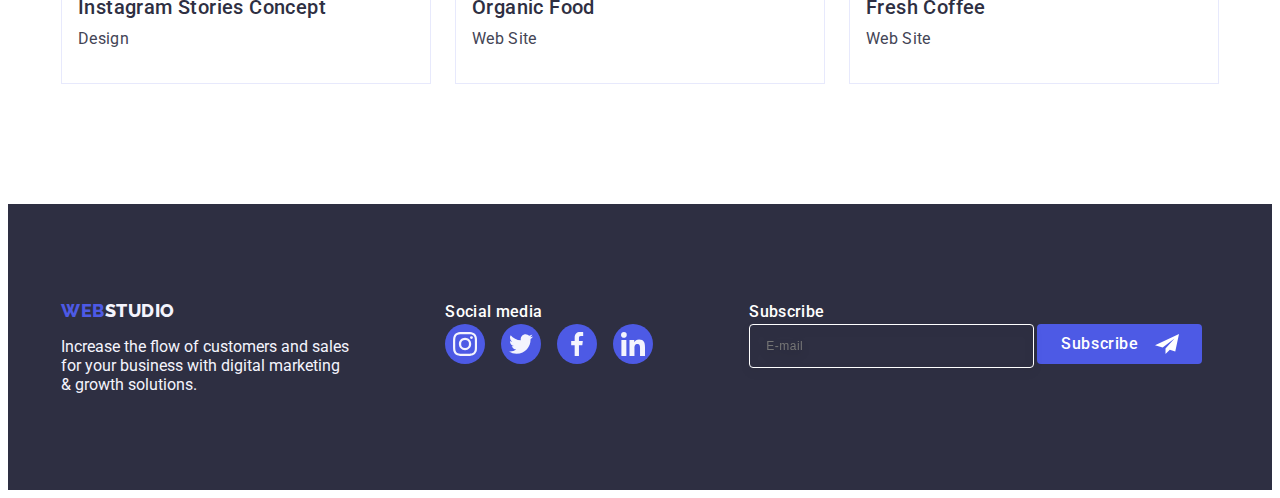
==== commit 260e0818: "Portfolio" ====
--- a/portfolio.html
+++ b/portfolio.html
@@ -4,352 +4,370 @@
     <meta charset="UTF-8" />
     <meta http-equiv="X-UA-Compatible" content="IE=edge" />
     <meta name="viewport" content="width=device-width, initial-scale=1.0" />
-    <title>Document</title>
-    <link rel="preconnect" href="https://fonts.googleapis.com">
-<link rel="preconnect" href="https://fonts.gstatic.com" crossorigin>
-<link href="https://fonts.googleapis.com/css2?family=Raleway:wght@800&amp;family=Roboto:wght@400;500;700;900&amp;display=swap" rel="stylesheet">
-
-
-    
-<link rel="stylesheet" href="https://cdn.jsdelivr.net/npm/modern-normalize@1.1.0/modern-normalize.min.css">
-<link rel="stylesheet" href="./css/styles.css">
+    <title>Portfolio</title>
+    <link rel="preconnect" href="https://fonts.googleapis.com" />
+    <link rel="preconnect" href="https://fonts.gstatic.com" crossorigin />
+    <link
+      href="https://fonts.googleapis.com/css2?family=Raleway:wght@800&family=Roboto:wght@400;500;700&display=swap"
+      rel="stylesheet"
+    />
+    <link
+      rel="stylesheet"
+      href="https://cdnjs.cloudflare.com/ajax/libs/modern-normalize/2.0.0/modern-normalize.min.css"
+      integrity="sha512-4xo8blKMVCiXpTaLzQSLSw3KFOVPWhm/TRtuPVc4WG6kUgjH6J03IBuG7JZPkcWMxJ5huwaBpOpnwYElP/m6wg=="
+      crossorigin="anonymous"
+      referrerpolicy="no-referrer"
+    />
+    <link rel="stylesheet" href="./css/styles.css" />
   </head>
   <body>
+
     <header class="header">
       <div class="container header-container">
-      <!-- logo -->
-
-      <nav class="nav">
-        <a  class="header-logo link" href="./index.html">Web<span class="header-logo-span">Studio</span></a>
-
-        <ul class="nav-list list">
-          <li class="nav-items">
-            <a class="nav-link link" href="./index.html">Studio</a>
-          </li>
-          <li class="nav-items">
-            <a class="nav-link header-link link" href="./portfolio.html">Portfolio</a>
-          </li>
-          <li class="nav-items">
-            <a class="nav-link link" href="">Contacts</a>
-          </li>
-        </ul>
-      </nav>
-
-      <!-- Contacts -->
-      <address class="header-address">
-        <ul class="address-items list">
-          <li class="address-item">
-            <a class="address-link link" href="mailto:info@devstudio.com"
-              >info@devstudio.com</a
-            >
-          </li>
-          <li class="address-item">
-            <a class="address-link link" href="tel:+110001111111"
-              >+11 (000) 111-11-11</a
-            >
-          </li>
-        </ul>
-      </address>
-    </div>
-  </header>
-  <main class="main">
+        <nav class="header-navigation">
+          <a class="header-logo link" href="./index.html"
+            >Web<span class="header-logo-span">Studio</span></a
+          >
+          <div class="header-2">
+          <ul class="nav-list list">
+            <li class="nav-items">
+              <a class="nav-link link" href="./index.html">Studio</a>
+            </li>
+            <li class="nav-items">
+              <a class="nav-link header-link link" href="./portfolio.html"
+                >Portfolio</a
+              >
+            </li>
+            <li class="nav-items">
+              <a class="nav-link link" href="">Contacts</a>
+            </li>
+          </ul>
+        </div>
+        </nav>
+
+        <address class="header-address">
+          <ul class="address-items list">
+            <li class="header-email">
+              <a class="address-link link" href="mailto:info@devstudio.com"
+                >info@devstudio.com</a
+              >
+            </li>
+            <li class="header-item-tel">
+              <a class="address-link link" href="tel:+110001111111"
+                >+11 (000) 111-11-11</a
+              >
+            </li>
+          </ul>
+        </address>
+      </div>
+    </header>
+
+    <main>
       <section class="filter">
-        <div class="container">
-        <!-- Portfolio -->
-
-        <h1 class="visually-hidden">All, Web Site, App, Design, Marketing</h1>
-<ul class="filter-button list">
-        <li class="filter-item"><button class="button-clasik" type="button">All</button></li>
-
-        <li class="filter-item"><button class="button-clasik" type="button">Web Site</button></li>
-
-        <li class="filter-item"><button class="button-clasik" type="button">App</button></li>
-
-        <li class="filter-item"><button class="button-clasik" type="button">Design</button></li>
-
-        <li class="filter-item"><button class="button-clasik" type="button">Marketing</button></li>
-      </ul>
-        <!-- Portfolio list -->
-
-        <ul class="benefits-list">
-          <li class="benefits">
-            <a class="gallery-link-link link" href="">
-              <div class="gallery-cover">
-              <img
-                src="./images/img-8.jpg"
-                alt="Banking"
-                width="360"
-                height="300"
-              />
-              <p class="gallery-foto-cover">
-                14 Stylish and User-Friendly App Design Concepts · Task
-                Manager App · Calorie Tracker App · Exotic Fruit Ecommerce
-                App · Cloud Storage App
-              </p>
-            </div>
-      <div class="image-name-name">
-              <h2 class="servises-name">Banking App Interface Concept</h2>
-              <p class="portfolio-desk">App</p>
-              </div>
-            </a>
-          </li>
-          <li class="benefits">
-            <a class="gallery-link-link link" href="">
-              <div class="gallery-cover">
-              <img
-                src="./images/img-9.jpg"
-                alt="Cashless Payment"
-                width="360"
-                height="300"
-              />
-              <p class="gallery-foto-cover">
-                14 Stylish and User-Friendly App Design Concepts · Task
-                Manager App · Calorie Tracker App · Exotic Fruit Ecommerce
-                App · Cloud Storage App
-              </p>
-            </div>
-              <div class="image-name-name">
-              <h2 class="servises-name">Cashless Payment</h2>
-              <p class="portfolio-desk">Marketing</p>
-            </div>
-            </a>
-          </li>
-          <li class="benefits">
-            <a class="gallery-link-link link" href="">
-              <div class="gallery-cover">
-              <img
-                src="./images/img-10.jpg"
-                alt="computer and phone"
-                width="360"
-                height="300"
-              />
-              <p class="gallery-foto-cover">
-                14 Stylish and User-Friendly App Design Concepts · Task
-                Manager App · Calorie Tracker App · Exotic Fruit Ecommerce
-                App · Cloud Storage App
-              </p>
-            </div>
-              <div class="image-name-name">
-              <h2 class="servises-name">Meditation App</h2>
-              <p class="portfolio-desk">App</p>
-            </div>
-            </a>
-          </li>
-          <li class="benefits">
-            <a class="gallery-link-link link" href="">
-              <div class="gallery-cover">
-              <img
-                src="./images/img-11.jpg"
-                alt="Taxi Service"
-                width="360"
-                height="300"
-              />
-              <p class="gallery-foto-cover">
-                14 Stylish and User-Friendly App Design Concepts · Task
-                Manager App · Calorie Tracker App · Exotic Fruit Ecommerce
-                App · Cloud Storage App
-              </p>
-            </div>
-              <div class="image-name-name">
-              <h2 class="servises-name">Taxi Service</h2>
-              <p class="portfolio-desk">Marketing</p>
-            </div>
-            </a>
-          </li>
-          <li class="benefits">
-            <a class="gallery-link-link link" href="">
-              <div class="gallery-cover">
-            <img
-              src="./images/img-12.jpg"
-              alt="Screen phone"
-              width="360"
-              height="300"
-            />
-            <p class="gallery-foto-cover">
-              14 Stylish and User-Friendly App Design Concepts · Task
-              Manager App · Calorie Tracker App · Exotic Fruit Ecommerce
-              App · Cloud Storage App
-            </p>
-          </div>
-            <div class="image-name-name">
-            <h2 class="servises-name">Screen Illustrations</h2>
-            <p class="portfolio-desk">Design</p>
-          </div>  
-          </a>
-          </li>
-          <li class="benefits">
-            <a class="gallery-link-link link" href="">
-              <div class="gallery-cover">
-            <img
-              src="./images/img-13.jpg"
-              alt="Online Courses"
-              width="360"
-              height="300"
-            />
-            <p class="gallery-foto-cover">
-              14 Stylish and User-Friendly App Design Concepts · Task
-              Manager App · Calorie Tracker App · Exotic Fruit Ecommerce
-              App · Cloud Storage App
-            </p>
-          </div>
-            <div class="image-name-name">
-            <h2 class="servises-name">Online Courses</h2>
-            <p class="portfolio-desk">Marketing</p>
-          </div>
-          </a>
-          </li>
-          <li class="benefits">
-            <a class="gallery-link-link link" href="">
-              <div class="gallery-cover">
-            <img
-              src="./images/img-14.jpg"
-              alt="Instagram Stories Concept"
-              width="360"
-              height="300"
-            />
-            <p class="gallery-foto-cover">
-              14 Stylish and User-Friendly App Design Concepts · Task
-              Manager App · Calorie Tracker App · Exotic Fruit Ecommerce
-              App · Cloud Storage App
-            </p>
-          </div>
-            <div class="image-name-name">
-            <h2 class="servises-name">Instagram Stories Concept</h2>
-            <p class="portfolio-desk">Design</p>
-          </div>
-          </a>
-          </li>
-          <li class="benefits">
-            <a class="gallery-link-link link" href="">
-              <div class="gallery-cover">
-            <img
-              src="./images/img-15.jpg"
-              alt="Organic Food"
-              width="360"
-              height="300"
-            />
-            <p class="gallery-foto-cover">
-              14 Stylish and User-Friendly App Design Concepts · Task
-              Manager App · Calorie Tracker App · Exotic Fruit Ecommerce
-              App · Cloud Storage App
-            </p>
-          </div>
-            <div class="image-name-name">
-            <h2 class="servises-name">Organic Food</h2>
-            <p class="portfolio-desk">Web Site</p>
-          </div>
-          </a>
-          </li>
-          <li class="benefits">
-            <a class="gallery-link-link link" href="">
-              <div class="gallery-cover">
-            <img
-              src="./images/img-16.jpg"
-              alt="Fresh Coffee"
-              width="360"
-              height="300"
-            />
-            <p class="gallery-foto-cover">
-              14 Stylish and User-Friendly App Design Concepts · Task
-              Manager App · Calorie Tracker App · Exotic Fruit Ecommerce
-              App · Cloud Storage App
-            </p>
-          </div>
-            <div class="image-name-name">
-            <h2 class="servises-name">Fresh Coffee</h2>
-            <p class="portfolio-desk">Web Site</p>
-          </div>
-        </a>
-          </li>
-        </ul>
-      </div>
+        <div class="container hero-container">
+          <h1 class="visually-hidden">Strategy, Punctuality, Diligence, Technologies</h1>
+          <ul class="gallery-list list">
+            <li class="filter-item">
+              <button class="button-clasik btn" type="button">All</button>
+            </li>
+            <li class="filter-item">
+              <button class="button-clasik btn" type="button">Web Site</button>
+            </li>
+            <li class="filter-item">
+              <button class="button-clasik btn" type="button">App</button>
+            </li>
+            <li class="filter-item">
+              <button class="button-clasik btn" type="button">Design</button>
+            </li>
+            <li class="filter-item">
+              <button class="button-clasik btn" type="button">Marketing</button>
+            </li>
+          </ul>
+
+          <ul class="benefits-list list">
+            <li class="benefits link">
+              <a href="" class="gallery-link-link link">
+                <div class="gallery-cover">
+                  <img
+                    src="./images/img-8.jpg"
+                    alt="Banking"
+                    width="360"
+                    height="300"
+                  />
+                  <p class="gallery-foto-cover">
+                    14 Stylish and User-Friendly App Design Concepts · Task
+                    Manager App · Calorie Tracker App · Exotic Fruit Ecommerce
+                    App · Cloud Storage App
+                  </p>
+                </div>
+                <div class="image-name-name">
+                  <h2 class="servises-name">
+                    Banking App Interface Concept
+                  </h2>
+                  <p class="portfolio-desk">App</p>
+                </div></a
+              >
+            </li>
+            <li class="benefits link">
+              <a href="" class="gallery-link-link link">
+                <div class="gallery-cover">
+                  <img
+                    src="./images/img-9.jpg"
+                    alt="Cashless Payment"
+                    width="360"
+                    height="300"
+                  />
+                  <p class="gallery-foto-cover">
+                    14 Stylish and User-Friendly App Design Concepts · Task
+                    Manager App · Calorie Tracker App · Exotic Fruit Ecommerce
+                    App · Cloud Storage App
+                  </p>
+                </div>
+                <div class="image-name-name">
+                  <h2 class="servises-name">Cashless Payment</h2>
+                  <p class="portfolio-desk">Marketing</p>
+                </div>
+              </a>
+            </li>
+            <li class="benefits link">
+              <a href="" class="gallery-link-link link">
+                <div class="gallery-cover">
+                  <img
+                    src="./images/img-10.jpg"
+                    alt="Card"
+                    width="360"
+                    height="300"
+                  />
+                  <p class="gallery-foto-cover">
+                    14 Stylish and User-Friendly App Design Concepts · Task
+                    Manager App · Calorie Tracker App · Exotic Fruit Ecommerce
+                    App · Cloud Storage App
+                  </p>
+                </div>
+                <div class="image-name-name">
+                  <h2 class="servises-name">Meditation App</h2>
+                  <p class="portfolio-desk">App</p>
+                </div></a
+              >
+            </li>
+            <li class="benefits link">
+              <a href="" class="gallery-link-link link">
+                <div class="gallery-cover">
+                  <img
+                    src="./images/img-11.jpg"
+                    alt="Taxi Service"
+                    width="360"
+                    height="300"
+                  />
+                  <p class="gallery-foto-cover">
+                    14 Stylish and User-Friendly App Design Concepts · Task
+                    Manager App · Calorie Tracker App · Exotic Fruit Ecommerce
+                    App · Cloud Storage App
+                  </p>
+                </div>
+                <div class="image-name-name">
+                  <h2 class="servises-name">Taxi Service</h2>
+                  <p class="portfolio-desk">Marketing</p>
+                </div></a
+              >
+            </li>
+            <li class="benefits link">
+              <a href="" class="gallery-link-link link">
+                <div class="gallery-cover">
+                  <img
+                    src="./images/img-12.jpg"
+                    alt="Screen phone"
+                    width="360"
+                    height="300"
+                  />
+                  <p class="gallery-foto-cover">
+                    14 Stylish and User-Friendly App Design Concepts · Task
+                    Manager App · Calorie Tracker App · Exotic Fruit Ecommerce
+                    App · Cloud Storage App
+                  </p>
+                </div>
+                <div class="image-name-name">
+                  <h2 class="servises-name">Screen Illustrations</h2>
+                  <p class="portfolio-desk">Design</p>
+                </div></a
+              >
+            </li>
+            <li class="benefits link">
+              <a href="" class="gallery-link-link link">
+                <div class="gallery-cover">
+                  <img
+                    src="./images/img-13.jpg"
+                    alt="Online Courses"
+                    width="360"
+                    height="300"
+                  />
+                  <p class="gallery-foto-cover">
+                    14 Stylish and User-Friendly App Design Concepts · Task
+                    Manager App · Calorie Tracker App · Exotic Fruit Ecommerce
+                    App · Cloud Storage App
+                  </p>
+                </div>
+                <div class="image-name-name">
+                  <h2 class="servises-name">Online Courses</h2>
+                  <p class="portfolio-desk">Marketing</p>
+                </div></a
+              >
+            </li>
+            <li class="benefits link">
+              <a href="" class="gallery-link-link link">
+                <div class="gallery-cover">
+                  <img
+                    src="./images/img-14.jpg"
+                    alt="Instagram Stories Concept"
+                    width="360"
+                    height="300"
+                  />
+                  <p class="gallery-foto-cover">
+                    14 Stylish and User-Friendly App Design Concepts · Task
+                    Manager App · Calorie Tracker App · Exotic Fruit Ecommerce
+                    App · Cloud Storage App
+                  </p>
+                </div>
+                <div class="image-name-name">
+                  <h2 class="servises-name">Instagram Stories Concept</h2>
+                  <p class="portfolio-desk">Design</p>
+                </div></a
+              >
+            </li>
+            <li class="benefits link">
+              <a href="" class="gallery-link-link link">
+                <div class="gallery-cover">
+                  <img
+                    src="./images/img-15.jpg"
+                    alt="Organic Food"
+                    width="360"
+                    height="300"
+                  />
+                  <p class="gallery-foto-cover">
+                    14 Stylish and User-Friendly App Design Concepts · Task
+                    Manager App · Calorie Tracker App · Exotic Fruit Ecommerce
+                    App · Cloud Storage App
+                  </p>
+                </div>
+                <div class="image-name-name">
+                  <h2 class="servises-name">Organic Food</h2>
+                  <p class="portfolio-desk">Web Site</p>
+                </div></a
+              >
+            </li>
+            <li class="benefits link">
+              <a href="" class="gallery-link-link link">
+                <div class="gallery-cover">
+                  <img
+                    src="./images/img-16.jpg"
+                    alt="Fresh Coffee"
+                    width="360"
+                    height="300"
+                  />
+                  <p class="gallery-foto-cover">
+                    14 Stylish and User-Friendly App Design Concepts · Task
+                    Manager App · Calorie Tracker App · Exotic Fruit Ecommerce
+                    App · Cloud Storage App
+                  </p>
+                </div>
+                <div class="image-name-name">
+                  <h2 class="servises-name">Fresh Coffee</h2>
+                  <p class="portfolio-desk">Web Site</p>
+                </div></a
+              >
+            </li>
+          </ul>
+        </div>
       </section>
-      
     </main>
     <footer class="footer">
       <div class="container footer-container">
         <div class="footer-div">
-        <a class="footer-logo link" href="./index.html"
-          >Web<span class="footer-logo-span">Studio</span>
-        </a>
-        <p class="footer-text">
-          Increase the flow of customers and sales for your business with
-          digital marketing & growth solutions.
-        </p>
-      </div>
-      <div>
-        <p class="social-media-text">Social media</p>
-        <ul class="footer-soc-list list">
-          <li class="team-soc-item">
-            <a
-              href=""
-              class="footer-soc-link link"
-              target="_blank"
-              rel="noopener noreferrer"
-            >
-            <svg class="team-soc-icon" width="24" height="24">
-              <use href="./images/icons-social.svg#icon-instagram-2"></use>
-            </svg>
-          </a>
-          </li>
-          <li class="team-soc-item">
-            <a
-              href=""
-              class="footer-soc-link link"
-              target="_blank"
-              rel="noopener noreferrer"
-            >
-            <svg class="team-soc-icon" width="24" height="24">
-              <use href="./images/icons-social.svg#icon-twitter-1"></use>
-            </svg>
-          </a>
-          </li>
-          <li class="team-soc-item">
-            <a
-              href=""
-              class="footer-soc-link link"
-              target="_blank"
-              rel="noopener noreferrer"
-            >
-            <svg class="team-soc-icon" width="24" height="24">
-              <use href="./images/icons-social.svg#icon-facebook-1"></use>
-            </svg>
-          </a>
-          </li>
-          <li class="team-soc-item">
-            <a
-              href=""
-              class="footer-soc-link link"
-              target="_blank"
-              rel="noopener noreferrer"
-            >
-            <svg class="team-soc-icon" width="24" height="24">
-              <use href="./images/icons-social.svg#icon-linkedin-1"></use>
-            </svg>
-          </a>
-          </li>
-        </ul>
-      </div>
-      <div class="footer-input">
-        <p class="footer-input-text">Subscribe</p>
-        <form action="email" class="footer-form">
-          <label for="email" class="footer-label">
-            <input
-              type="email"
-              name="email"
-              class="footer-email-input"
-              placeholder="E-mail"
-              id="email"
-            />
-          </label>
-          <button type="submit" class="subscribe-button btn">
-            Subscribe
-            <svg class="footer-icon" width="24" height="24">
-              <use href="./images/icons-person.svg#icon-flight"></use>
-            </svg>
-          </button>
-        </form>
-      </div>
+          <a class="footer-logo link" href="./index.html"
+            >Web<span class="footer-logo-span">Studio</span></a
+          >
+
+
+
+
+          <p class="footer-item-text item-text">
+            Increase the flow of customers and sales for your business with
+            digital marketing & growth solutions.
+          </p>
+        </div>
+        <div>
+          <p class="social-media-text">Social media</p>
+          <ul class="footer-soc-list list">
+            <li class="team-soc-item">
+              <a
+                href=""
+                class="footer-soc-link link"
+                target="_blank"
+                rel="noopener noreferrer"
+              >
+                <svg class="team-soc-icon" width="24" height="24">
+                  <use href="./images/icons-social.svg#icon-instagram-2"></use>
+                </svg>
+              </a>
+            </li>
+            <li class="team-soc-item">
+              <a
+                href=""
+                class="footer-soc-link link"
+                target="_blank"
+                rel="noopener noreferrer"
+              >
+                <svg class="team-soc-icon" width="24" height="24">
+                  <use href="./images/icons-social.svg#icon-twitter-1"></use>
+                </svg>
+              </a>
+            </li>
+            <li class="team-soc-item">
+              <a
+                href=""
+                class="footer-soc-link link"
+                target="_blank"
+                rel="noopener noreferrer"
+              >
+                <svg class="team-soc-icon" width="24" height="24">
+                  <use href="./images/icons-social.svg#icon-facebook-1"></use>
+                </svg>
+              </a>
+            </li>
+            <li class="team-soc-item">
+              <a
+                href=""
+                class="footer-soc-link link"
+                target="_blank"
+                rel="noopener noreferrer"
+              >
+                <svg class="team-soc-icon" width="24" height="24">
+                  <use href="./images/icons-social.svg#icon-linkedin-1"></use>
+                </svg>
+              </a>
+            </li>
+          </ul>
+        </div>
+        <div class="footer-input">
+          <p class="footer-input-text">Subscribe</p>
+          <form action="email" class="footer-form">
+            <label for="email" class="footer-label">
+              <input
+                type="email"
+                name="email"
+                class="footer-email-input"
+                placeholder="E-mail"
+                id="email"
+              />
+            </label>
+            <button type="submit" class="subscribe-btn btn">
+              Subscribe
+              <svg class="footer-icon" width="24" height="24">
+                <use href="./images/icons-person.svg#icon-flight"></use>
+              </svg>
+            </button>
+          </form>
+        </div>
       </div>
     </footer>
   </body>
--- a/css/styles.css
+++ b/css/styles.css
@@ -166,8 +166,7 @@
   .header-email {
 	margin-right: 40px;
   }
-  .header-item-tel {
-  }
+  
   
   .header-navigation {
 	display: flex;
@@ -855,6 +854,11 @@
 	/* margin-top: 16px; */
   }
   
+.filter{
+	padding-top: 96px;
+    padding-bottom: 120px;
+}
+
   .subscribe-btn {
 	min-width: 165px;
 	height: 40px;
@@ -879,7 +883,7 @@
 
   /* Portfolio */
 
-  .gallery-btn {
+  .button-clasik {
 	font-family: "Roboto", sans-serif;
 	color: #4d5ae5;
   }
@@ -887,7 +891,7 @@
 	color: var(--first-title-color);
   }
   
-  .gellery {
+  .section-hero {
 	padding-top: 96px;
 	padding-bottom: 120px;
   }
@@ -899,9 +903,7 @@
 	margin-bottom: 72px;
   }
   
-  .gallery-item {
-  }
-  .gallery-btn {
+  .button-clasik {
 	color: #4d5ae5;
 	background-color: #f4f4fd;
 	padding: 12px 24px 12px;
@@ -913,12 +915,12 @@
 	  box-shadow 250ms cubic-bezier(0.4, 0, 0.2, 1);
   }
   
-  .gallery-btn:hover {
+  .button-clasik:hover {
 	border: 1px solid transparent;
 	box-shadow: 0px 3px 1px rgba(0, 0, 0, 0.1), 0px 2px 1px rgba(0, 0, 0, 0.08),
 	  0px 2px 2px rgba(0, 0, 0, 0.12);
   }
-  .gallery-btn:focus {
+  .button-clasik:focus {
 	background-color: #404bbf;
 	color: #ffffff;
 	border: 1px solid transparent;
@@ -943,21 +945,21 @@
   .gallery-link-link:focus .gallery-foto-cover {
 	transform: translateY(0%);
   }
-  .gallery-foto-list {
+  .benefits-list {
 	display: flex;
 	flex-wrap: wrap;
 	gap: 48px 24px;
   }
-  .gallery-foto-item {
+  .benefits {
 	width: calc((100% - 48px) / 3);
   }
-  .gallery-foto-item:hover .gallery-foto-cover {
+  .benefits:hover .gallery-foto-cover {
 	transform: translateY(0);
   }
-  .gallery-foto-item:focus .gallery-foto-cover {
+  .benefits:focus .gallery-foto-cover {
 	transform: translateY(0);
   }
-  .gallery-item-title {
+  .servises-name {
 	font-family: "Roboto";
 	font-style: normal;
 	font-weight: 500;
@@ -970,7 +972,7 @@
 	display: flex;
 	flex-wrap: wrap;
   }
-  .gallery-title-text {
+  .portfolio-desk {
 	font-family: "Roboto";
 	font-style: normal;
 	font-weight: 400;
@@ -981,13 +983,14 @@
 	display: flex;
 	flex-wrap: wrap;
   }
-  .gallery-foto-container {
+  .image-name-name {
 	padding: 32px 16px;
 	border: 1px solid #e7e9fc;
 	border-top: none;
-  }
-  
-  .gallery-cover-wrap {
+
+  }
+  
+  .gallery-cover {
 	position: relative;
 	overflow: hidden;
   }
